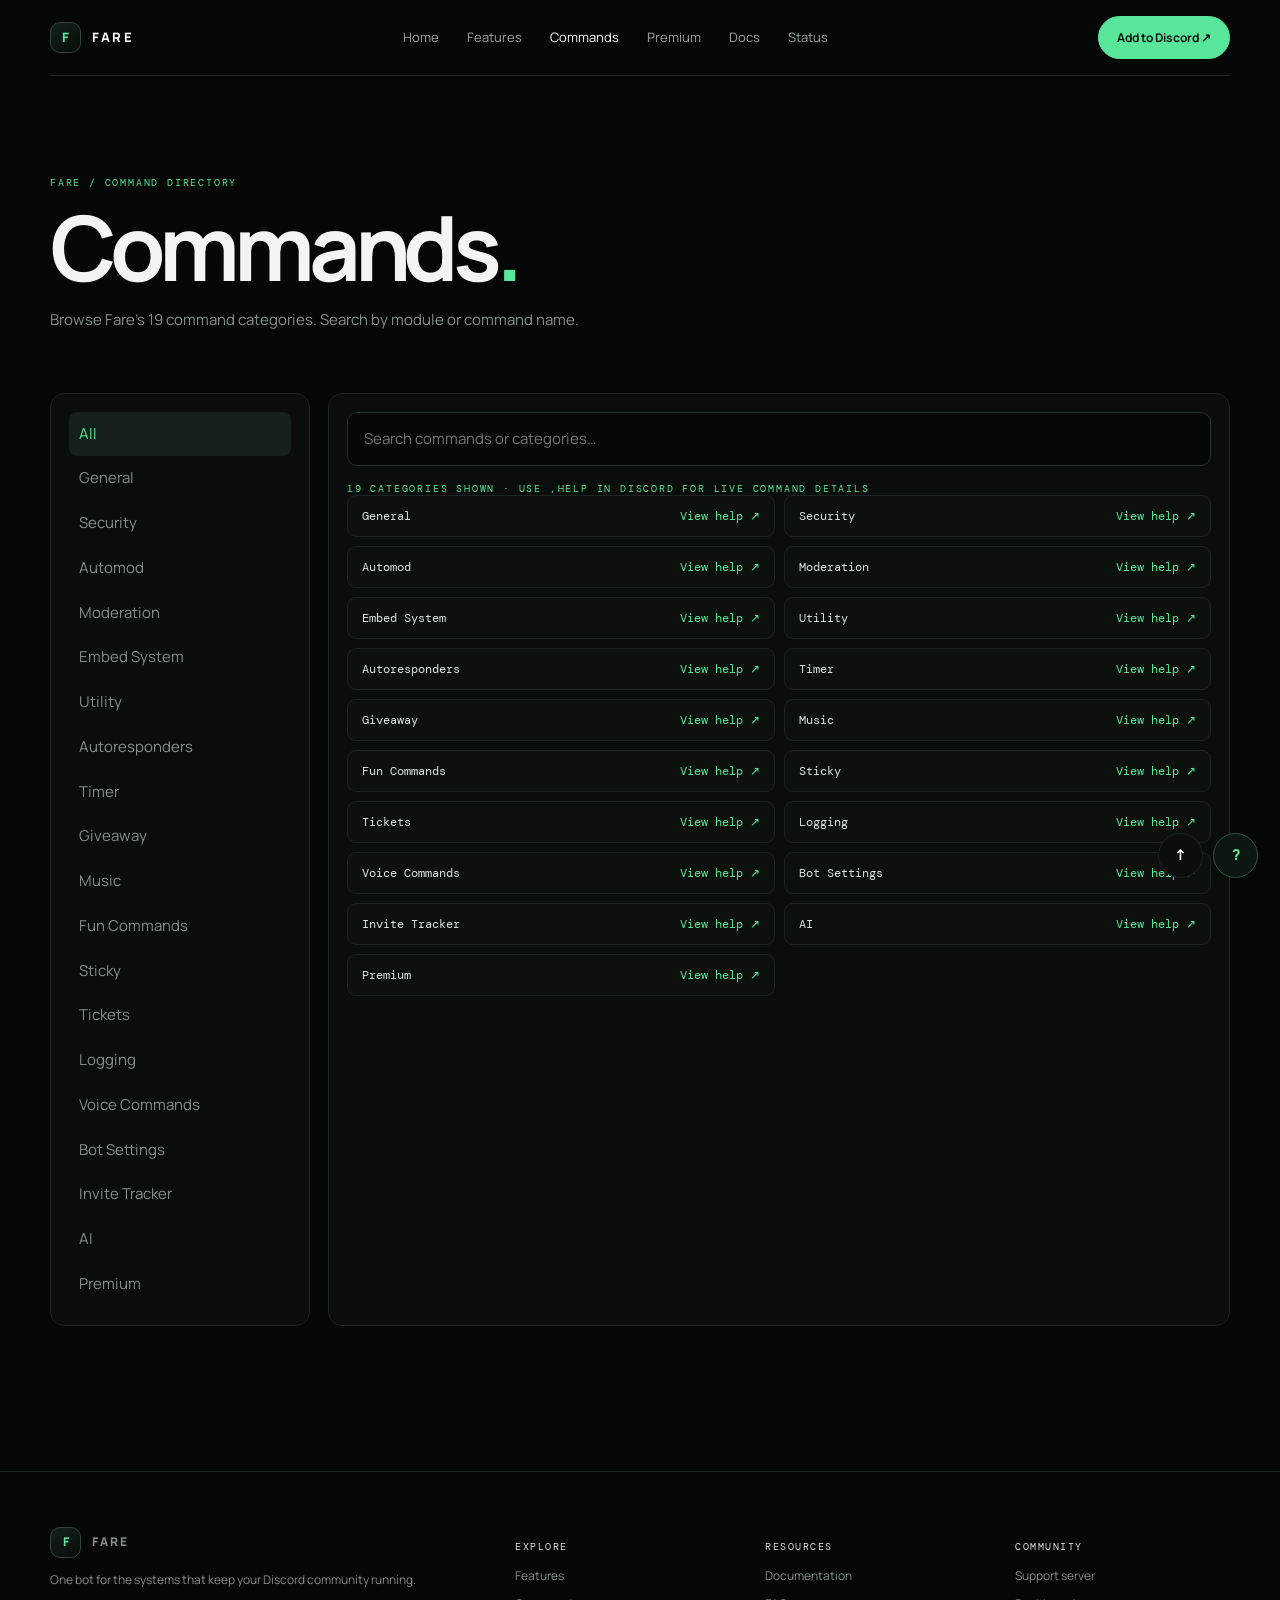
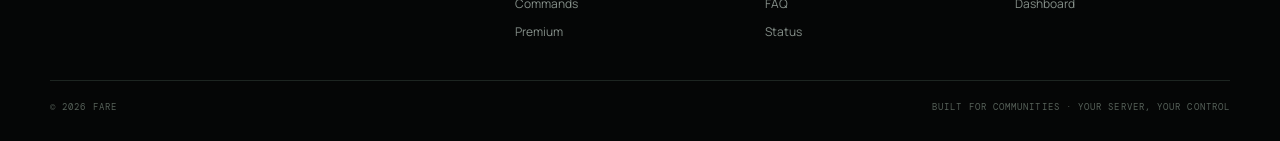
==== commands/index.html @ 59070487 "Add Fare website page: commands/index.html" ====
<!doctype html><html lang="en"><head><meta charset="utf-8"><meta name="viewport" content="width=device-width,initial-scale=1"><meta name="theme-color" content="#050606"><title>Commands — Fare</title><meta name="description" content="Fare Discord bot — security, moderation and community tools."><link rel="stylesheet" href="/assets/fare.css"><script defer src="/assets/fare.js"></script></head><body><div class="loader"><div class="loader-inner"><div class="loader-mark">F</div><div class="loader-word">FARE / INITIALIZING</div></div></div><div class="shell"><header class="topbar"><a class="brand" href="/"><span class="brand-icon">F</span><span>FARE</span></a><nav class="nav"><a class="" href="/">Home</a><a class="" href="/features/">Features</a><a class="active" href="/commands/">Commands</a><a class="" href="/premium/">Premium</a><a href="/docs/">Docs</a><a href="/status/">Status</a></nav><a class="nav-cta" href="https://discord.com/oauth2/authorize?client_id=1514506916993306744&permissions=8&integration_type=0&scope=bot+applications.commands">Add to Discord ↗</a><button class="mobile-toggle" aria-expanded="false">☰</button></header><nav class="mobile-nav"><a href="/">Home</a><a href="/features/">Features</a><a href="/commands/">Commands</a><a href="/premium/">Premium</a><a href="/docs/">Docs</a><a href="/status/">Status</a><a href="/faq/">FAQ</a><a href="/dashboard/">Dashboard</a></nav></div><main class="shell"><header class="page-head"><div class="eyebrow">FARE / COMMAND DIRECTORY</div><h1>Commands<span style="color:var(--green)">.</span></h1><p>Browse Fare's 19 command categories. Search by module or command name.</p></header><div class="command-layout"><aside class="side-list" id="categories"></aside><section class="command-panel"><input class="search" id="command-search" placeholder="Search commands or categories…" type="search"><div class="eyebrow" id="command-count">19 MODULES</div><div class="command-results" id="command-results"><div class="command-item">Choose a category to explore.</div></div></section></div><script>const cats=['General','Security','Automod','Moderation','Embed System','Utility','Autoresponders','Timer','Giveaway','Music','Fun Commands','Sticky','Tickets','Logging','Voice Commands','Bot Settings','Invite Tracker','AI','Premium'];const side=document.getElementById('categories'),results=document.getElementById('command-results'),q=document.getElementById('command-search'),count=document.getElementById('command-count');let selected='All';function draw(){side.innerHTML=['All',...cats].map(c=>'<button class="'+(c===selected?'active':'')+'" data-cat="'+c+'">'+c+'</button>').join('');const term=q.value.toLowerCase();const list=cats.filter(c=>(selected==='All'||c===selected)&&c.toLowerCase().includes(term));results.innerHTML=list.length?list.map(c=>'<a class="command-item" href="https://discord.gg/44CqKtxVeD">'+c+' <span style="float:right;color:var(--green)">View help ↗</span></a>').join(''):'<div class="command-item">No matching categories.</div>';count.textContent=list.length+' CATEGORIES SHOWN · USE ,HELP IN DISCORD FOR LIVE COMMAND DETAILS'}side.addEventListener('click',e=>{const b=e.target.closest('button[data-cat]');if(!b)return;selected=b.dataset.cat;draw()});q.addEventListener('input',draw);draw();</script></main><footer class="footer"><div class="shell"><div class="footer-grid"><div><a class="brand" href="/"><span class="brand-icon">F</span><span>FARE</span></a><p>One bot for the systems that keep your Discord community running.</p></div><div><h4>EXPLORE</h4><div class="footer-links"><a href="/features/">Features</a><a href="/commands/">Commands</a><a href="/premium/">Premium</a></div></div><div><h4>RESOURCES</h4><div class="footer-links"><a href="/docs/">Documentation</a><a href="/faq/">FAQ</a><a href="/status/">Status</a></div></div><div><h4>COMMUNITY</h4><div class="footer-links"><a href="https://discord.gg/44CqKtxVeD">Support server</a><a href="/dashboard/">Dashboard</a></div></div></div><div class="copyright"><span>© <span id="year">2026</span> FARE</span><span>BUILT FOR COMMUNITIES · YOUR SERVER, YOUR CONTROL</span></div></div></footer><a class="float-help" href="https://discord.gg/44CqKtxVeD" aria-label="Fare support">?</a><button class="to-top" aria-label="Back to top">↑</button></body></html>
---- assets/fare.css ----
@import url('https://fonts.googleapis.com/css2?family=DM+Mono:wght@400;500&family=Manrope:wght@400;500;600;700;800&display=swap');
:root{--bg:#050606;--panel:#0b0e0d;--panel2:#101513;--line:#1d2521;--text:#f3f5f3;--muted:#858f89;--green:#57e69a;--green2:#b3ffd1;--red:#f06464;--font:'Manrope',Arial,sans-serif;--mono:'DM Mono',monospace}*{box-sizing:border-box}html{scroll-behavior:smooth}body{margin:0;background:var(--bg);color:var(--text);font:15px/1.65 var(--font);-webkit-font-smoothing:antialiased}body:before{content:'';position:fixed;inset:0;pointer-events:none;z-index:1;opacity:.13;background-image:linear-gradient(rgba(255,255,255,.025) 1px,transparent 1px),linear-gradient(90deg,rgba(255,255,255,.025) 1px,transparent 1px);background-size:48px 48px}a{color:inherit;text-decoration:none}button,input{font:inherit}.shell{width:min(1180px,calc(100% - 40px));margin:auto;position:relative;z-index:2}.topbar{height:76px;display:flex;align-items:center;justify-content:space-between;border-bottom:1px solid var(--line)}.brand{display:flex;align-items:center;gap:11px;font-weight:800;letter-spacing:.17em;font-size:13px}.brand-icon{width:31px;height:31px;border:1px solid #34443b;border-radius:10px;display:grid;place-items:center;color:var(--green);font-weight:800;letter-spacing:0;background:linear-gradient(145deg,#14221a,#080b09)}.nav{display:flex;align-items:center;gap:28px;color:#9ca69f;font-size:13px}.nav a:hover,.nav a.active{color:#fff}.nav-cta,.btn{display:inline-flex;align-items:center;justify-content:center;gap:9px;border-radius:999px;padding:11px 18px;font-weight:700;font-size:12px;background:var(--green);color:#06100a;border:1px solid var(--green);transition:.2s}.nav-cta:hover,.btn:hover{transform:translateY(-2px);box-shadow:0 8px 30px #57e69a24}.btn.secondary{background:#101512;color:#e8eee9;border-color:#29332d}.mobile-toggle{display:none;background:#0c100e;border:1px solid var(--line);color:#fff;border-radius:10px;padding:8px 11px}.mobile-nav{display:none;padding:8px 0 18px;border-bottom:1px solid var(--line)}.mobile-nav a{display:block;padding:10px 4px;color:#b5bdb8}.eyebrow{font:10px var(--mono);letter-spacing:.18em;color:var(--green);text-transform:uppercase}.hero{min-height:640px;padding:112px 0 72px;display:flex;flex-direction:column;align-items:center;text-align:center;position:relative;overflow:hidden}.hero:before{content:'';position:absolute;width:680px;height:420px;top:10px;left:50%;transform:translateX(-50%);background:radial-gradient(ellipse,#1a4a3038,transparent 68%);pointer-events:none}.hero>*{position:relative}.hero h1{font-size:clamp(56px,10vw,112px);line-height:.96;letter-spacing:-.085em;margin:27px 0 20px;font-weight:800}.hero h1 span{color:var(--green);text-shadow:0 0 55px #57e69a22}.hero p{max-width:570px;color:var(--muted);font-size:15px;margin:0 auto}.actions{display:flex;gap:12px;justify-content:center;flex-wrap:wrap;margin-top:32px}.hero-meta{display:flex;gap:25px;flex-wrap:wrap;justify-content:center;margin-top:60px;color:#69746d;font:9px var(--mono);letter-spacing:.12em}.hero-meta span:before{content:'●';color:var(--green);margin-right:8px}.hero-art{margin-top:65px;width:min(850px,100%);height:230px;border:1px solid #243129;border-radius:18px;background:radial-gradient(ellipse at 50% 110%,#1c4931 0,transparent 52%),linear-gradient(135deg,#0d1410,#070908 70%);position:relative;overflow:hidden;box-shadow:0 25px 100px #000}.hero-art:before{content:'F';position:absolute;inset:0;display:grid;place-items:center;font-size:230px;font-weight:800;letter-spacing:-.1em;color:#d9ffe51a}.hero-art:after{content:'FARE / CONTROL SYSTEM';position:absolute;bottom:18px;left:20px;font:9px var(--mono);letter-spacing:.2em;color:#7d9a87}.trusted{padding:35px 0 70px;border-top:1px solid var(--line);text-align:center}.trusted p{color:#657169;font:9px var(--mono);letter-spacing:.2em}.trusted-row{display:flex;justify-content:center;gap:clamp(24px,6vw,75px);flex-wrap:wrap;margin-top:25px;color:#a6afa9;font-weight:800;letter-spacing:.08em;font-size:13px}.section{padding:95px 0;border-top:1px solid var(--line)}.section-head{display:flex;justify-content:space-between;align-items:end;gap:30px;margin-bottom:38px}.section h2,.page-head h1{font-size:clamp(36px,6vw,65px);line-height:1.02;letter-spacing:-.07em;margin:12px 0}.section-head p,.section-copy{color:var(--muted);max-width:390px;margin:0}.feature-grid{display:grid;grid-template-columns:repeat(3,1fr);gap:13px}.feature-card{background:linear-gradient(145deg,#0e1310,#090c0a);border:1px solid var(--line);border-radius:15px;padding:24px;min-height:195px;transition:.25s}.feature-card:hover{border-color:#42634f;transform:translateY(-3px)}.feature-icon{width:38px;height:38px;border:1px solid #2a3a30;border-radius:11px;display:grid;place-items:center;color:var(--green);font-size:16px;margin-bottom:22px}.feature-card h3{margin:0 0 8px;font-size:16px}.feature-card p{color:var(--muted);font-size:13px;margin:0}.wide-panel{display:grid;grid-template-columns:1fr 1fr;gap:40px;align-items:center;border:1px solid var(--line);border-radius:18px;padding:clamp(25px,5vw,55px);background:radial-gradient(ellipse at 90% 10%,#17352455,transparent 48%),#090d0b}.wide-panel h2{font-size:clamp(34px,5vw,54px);margin:12px 0}.mini-stats{display:grid;grid-template-columns:1fr 1fr;gap:10px}.mini-stat{padding:20px;border:1px solid var(--line);border-radius:12px;background:#080b09}.mini-stat b{display:block;color:var(--green);font-size:27px;letter-spacing:-.05em}.mini-stat span{color:var(--muted);font:9px var(--mono);letter-spacing:.12em}.server-row{display:flex;align-items:center;gap:15px;padding:18px;border:1px solid var(--line);border-radius:14px;background:#0b100d;max-width:460px;margin-top:25px}.server-avatar{width:48px;height:48px;border-radius:14px;background:#14271b;border:1px solid #33503d;color:var(--green);display:grid;place-items:center;font-weight:800;font-size:20px}.server-row small{display:block;color:var(--muted);font-size:11px}.server-row b{font-size:14px}.server-row .btn{margin-left:auto}.cta-panel{text-align:center;padding:85px 25px;border:1px solid #294333;border-radius:20px;background:radial-gradient(ellipse at 50% 120%,#1b5837 0,transparent 65%),#080d0a}.cta-panel h2{font-size:clamp(38px,6vw,70px);letter-spacing:-.07em;line-height:1;margin:12px auto 18px;max-width:700px}.cta-panel p{color:var(--muted);max-width:500px;margin:auto}.footer{padding:55px 0 28px;border-top:1px solid var(--line);margin-top:85px}.footer-grid{display:grid;grid-template-columns:2fr 1fr 1fr 1fr;gap:35px}.footer p,.footer a{color:var(--muted);font-size:12px}.footer h4{font:10px var(--mono);color:#dce4de;letter-spacing:.15em}.footer-links{display:grid;gap:8px}.copyright{border-top:1px solid var(--line);margin-top:38px;padding-top:20px;color:#566159;font:9px var(--mono);letter-spacing:.12em;display:flex;justify-content:space-between}.page-head{padding:100px 0 45px;max-width:800px}.page-head h1{font-size:clamp(50px,9vw,90px)}.page-head p{color:var(--muted);max-width:560px}.page-grid{display:grid;grid-template-columns:repeat(3,1fr);gap:13px;padding-bottom:60px}.command-layout{display:grid;grid-template-columns:260px 1fr;gap:18px;padding-bottom:60px}.side-list,.command-panel{border:1px solid var(--line);border-radius:14px;background:#090d0b;padding:18px}.side-list button{width:100%;text-align:left;color:var(--muted);padding:10px;border-radius:8px;border:0;background:transparent;cursor:pointer}.side-list button.active,.side-list button:hover{background:#142019;color:var(--green)}.search{width:100%;padding:14px 16px;border-radius:10px;background:#050806;border:1px solid #26332b;color:#fff;outline:none;margin-bottom:16px}.command-results{display:grid;grid-template-columns:repeat(2,1fr);gap:9px}.command-item{padding:12px 14px;border:1px solid var(--line);border-radius:9px;background:#0c110e;font:12px var(--mono);color:#dce5de}.notice{border:1px solid #3d3b25;background:#17160e;color:#c8c19a;border-radius:12px;padding:18px;margin:25px 0}.faq details{border-top:1px solid var(--line);padding:19px 0}.faq summary{cursor:pointer;font-weight:700}.faq p{color:var(--muted);max-width:650px}.loader{position:fixed;inset:0;z-index:1000;background:#050606;display:grid;place-items:center;transition:opacity .45s,visibility .45s}.loader.hide{opacity:0;visibility:hidden}.loader-inner{text-align:center}.loader-mark{width:55px;height:55px;border:1px solid #294333;border-top:2px solid var(--green);border-radius:50%;margin:0 auto 16px;animation:spin 1s linear infinite;display:grid;place-items:center;color:var(--green);font-weight:800}.loader-word{font:10px var(--mono);letter-spacing:.25em;color:#b5c2b8}@keyframes spin{to{transform:rotate(360deg)}}.float-help,.to-top{position:fixed;right:22px;bottom:22px;z-index:20;width:45px;height:45px;border:1px solid #31513d;background:#0d1711;color:var(--green);border-radius:50%;display:grid;place-items:center;font-weight:800}.to-top{right:77px;color:#fff;border-color:var(--line);background:#0b0e0d}.reveal{opacity:0;transform:translateY(18px);transition:.65s}.reveal.visible{opacity:1;transform:none}@media(max-width:760px){.shell{width:min(100% - 28px,600px)}.nav{display:none}.mobile-toggle{display:block}.mobile-nav.open{display:block}.hero{min-height:auto;padding:85px 0 55px}.hero-art{height:160px;margin-top:45px}.hero-meta{margin-top:38px;gap:13px}.section{padding:70px 0}.section-head{display:block}.section-head p{margin-top:16px}.feature-grid,.page-grid{grid-template-columns:1fr 1fr}.wide-panel{grid-template-columns:1fr}.command-layout{grid-template-columns:1fr}.side-list{display:flex;overflow:auto;gap:6px}.side-list button{white-space:nowrap;width:auto}.footer-grid{grid-template-columns:1fr 1fr}.footer-grid>div:first-child{grid-column:1/-1}}@media(max-width:440px){.feature-grid,.page-grid,.command-results{grid-template-columns:1fr}.footer-grid{grid-template-columns:1fr 1fr}.hero h1{font-size:58px}.server-row{flex-wrap:wrap}.server-row .btn{margin-left:0}.copyright{display:block;line-height:2.2}}@media(prefers-reduced-motion:reduce){*{scroll-behavior:auto!important;animation:none!important;transition:none!important}.reveal{opacity:1;transform:none}}
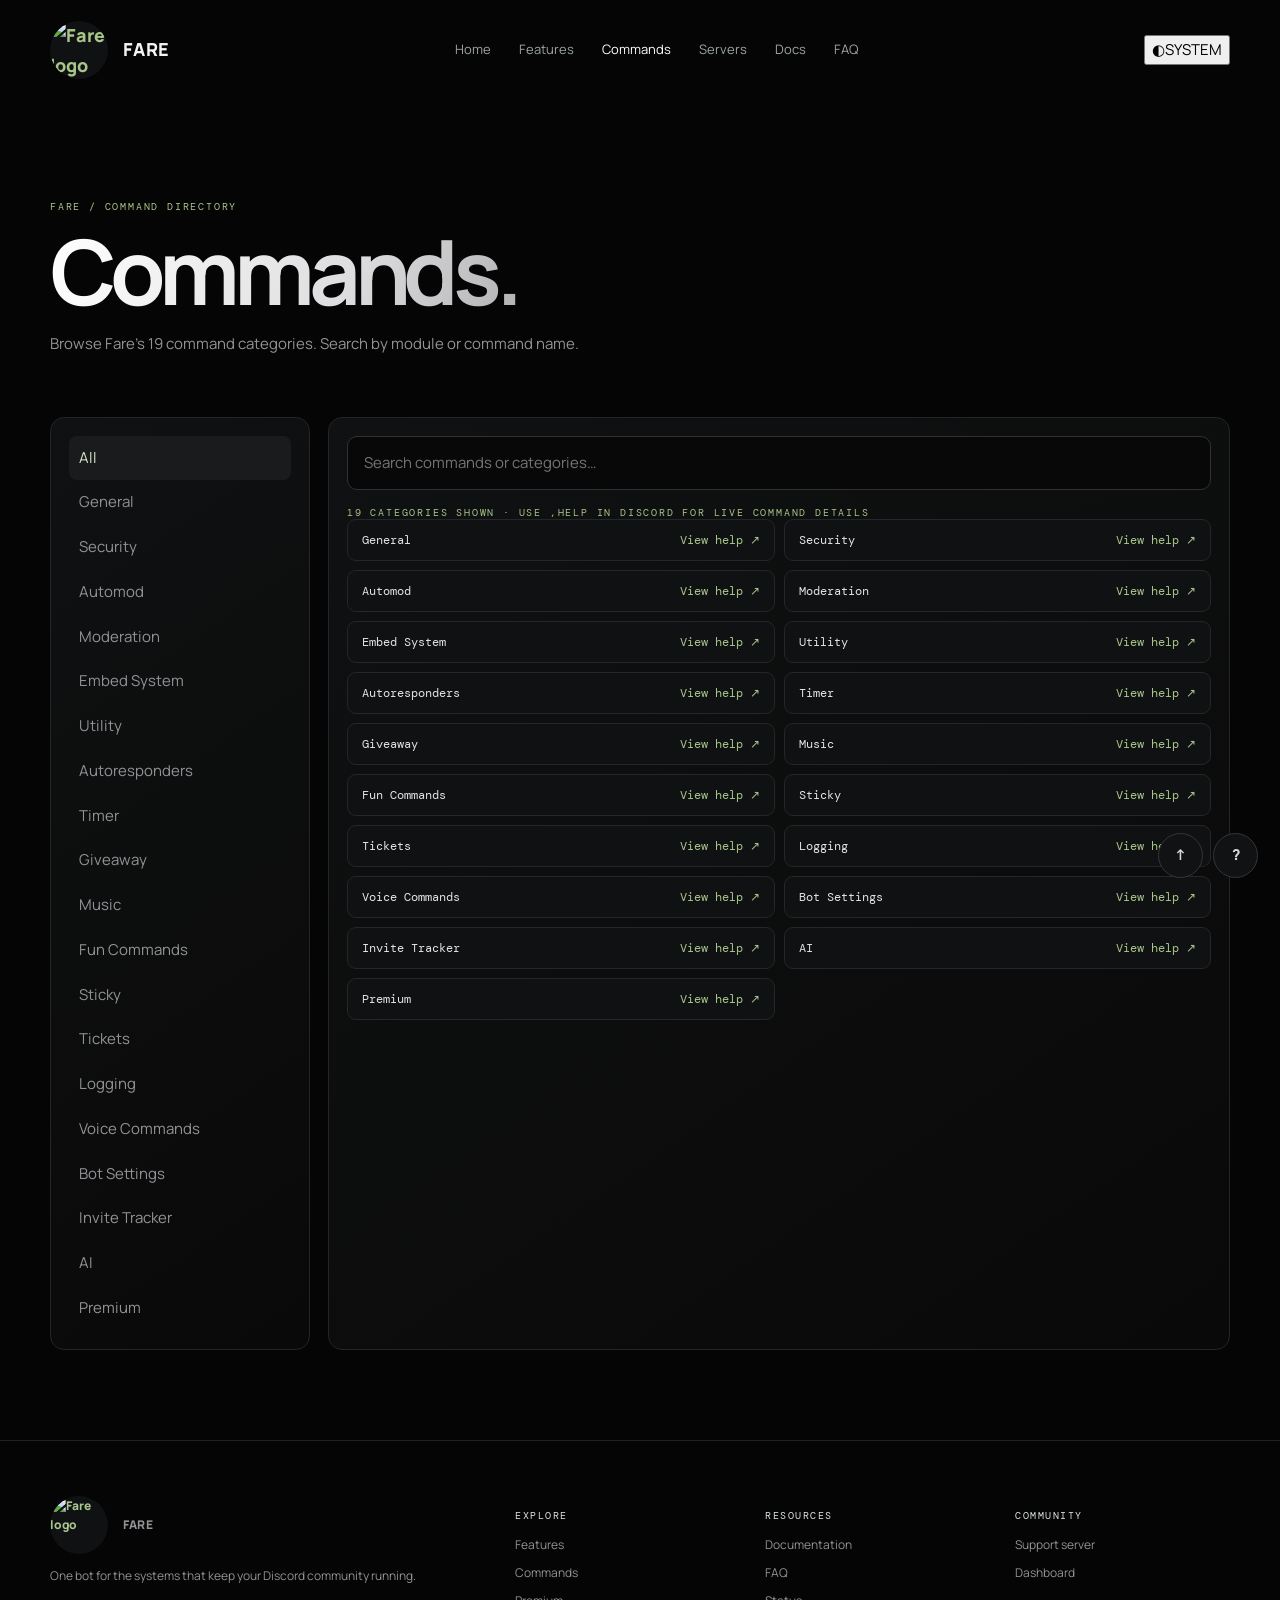
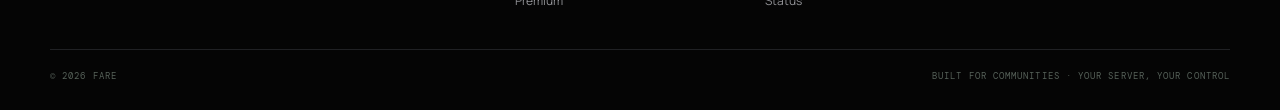
==== commit f909e3a7: "Redesign Fare navigation slab and add theme selector" ====
--- a/commands/index.html
+++ b/commands/index.html
@@ -1 +1 @@
-<!doctype html><html lang="en"><head><meta charset="utf-8"><meta name="viewport" content="width=device-width,initial-scale=1"><meta name="theme-color" content="#050606"><title>Commands — Fare</title><meta name="description" content="Fare Discord bot — security, moderation and community tools."><link rel="stylesheet" href="/assets/fare.css"><script defer src="/assets/fare.js"></script></head><body><div class="loader"><div class="loader-inner"><div class="loader-mark">F</div><div class="loader-word">FARE / INITIALIZING</div></div></div><div class="shell"><header class="topbar"><a class="brand" href="/"><span class="brand-icon">F</span><span>FARE</span></a><nav class="nav"><a class="" href="/">Home</a><a class="" href="/features/">Features</a><a class="active" href="/commands/">Commands</a><a class="" href="/premium/">Premium</a><a href="/docs/">Docs</a><a href="/status/">Status</a></nav><a class="nav-cta" href="https://discord.com/oauth2/authorize?client_id=1514506916993306744&permissions=8&integration_type=0&scope=bot+applications.commands">Add to Discord ↗</a><button class="mobile-toggle" aria-expanded="false">☰</button></header><nav class="mobile-nav"><a href="/">Home</a><a href="/features/">Features</a><a href="/commands/">Commands</a><a href="/premium/">Premium</a><a href="/docs/">Docs</a><a href="/status/">Status</a><a href="/faq/">FAQ</a><a href="/dashboard/">Dashboard</a></nav></div><main class="shell"><header class="page-head"><div class="eyebrow">FARE / COMMAND DIRECTORY</div><h1>Commands<span style="color:var(--green)">.</span></h1><p>Browse Fare's 19 command categories. Search by module or command name.</p></header><div class="command-layout"><aside class="side-list" id="categories"></aside><section class="command-panel"><input class="search" id="command-search" placeholder="Search commands or categories…" type="search"><div class="eyebrow" id="command-count">19 MODULES</div><div class="command-results" id="command-results"><div class="command-item">Choose a category to explore.</div></div></section></div><script>const cats=['General','Security','Automod','Moderation','Embed System','Utility','Autoresponders','Timer','Giveaway','Music','Fun Commands','Sticky','Tickets','Logging','Voice Commands','Bot Settings','Invite Tracker','AI','Premium'];const side=document.getElementById('categories'),results=document.getElementById('command-results'),q=document.getElementById('command-search'),count=document.getElementById('command-count');let selected='All';function draw(){side.innerHTML=['All',...cats].map(c=>'<button class="'+(c===selected?'active':'')+'" data-cat="'+c+'">'+c+'</button>').join('');const term=q.value.toLowerCase();const list=cats.filter(c=>(selected==='All'||c===selected)&&c.toLowerCase().includes(term));results.innerHTML=list.length?list.map(c=>'<a class="command-item" href="https://discord.gg/44CqKtxVeD">'+c+' <span style="float:right;color:var(--green)">View help ↗</span></a>').join(''):'<div class="command-item">No matching categories.</div>';count.textContent=list.length+' CATEGORIES SHOWN · USE ,HELP IN DISCORD FOR LIVE COMMAND DETAILS'}side.addEventListener('click',e=>{const b=e.target.closest('button[data-cat]');if(!b)return;selected=b.dataset.cat;draw()});q.addEventListener('input',draw);draw();</script></main><footer class="footer"><div class="shell"><div class="footer-grid"><div><a class="brand" href="/"><span class="brand-icon">F</span><span>FARE</span></a><p>One bot for the systems that keep your Discord community running.</p></div><div><h4>EXPLORE</h4><div class="footer-links"><a href="/features/">Features</a><a href="/commands/">Commands</a><a href="/premium/">Premium</a></div></div><div><h4>RESOURCES</h4><div class="footer-links"><a href="/docs/">Documentation</a><a href="/faq/">FAQ</a><a href="/status/">Status</a></div></div><div><h4>COMMUNITY</h4><div class="footer-links"><a href="https://discord.gg/44CqKtxVeD">Support server</a><a href="/dashboard/">Dashboard</a></div></div></div><div class="copyright"><span>© <span id="year">2026</span> FARE</span><span>BUILT FOR COMMUNITIES · YOUR SERVER, YOUR CONTROL</span></div></div></footer><a class="float-help" href="https://discord.gg/44CqKtxVeD" aria-label="Fare support">?</a><button class="to-top" aria-label="Back to top">↑</button></body></html>+<!doctype html><html lang="en"><head><meta charset="utf-8"><meta name="viewport" content="width=device-width,initial-scale=1"><meta name="theme-color" content="#050606"><title>Commands — Fare</title><meta name="description" content="Fare Discord bot — security, moderation and community tools."><link rel="stylesheet" href="/assets/fare.css"><script defer src="/assets/fare.js"></script></head><body><div class="loader"><div class="loader-inner"><div class="loader-mark">F</div><div class="loader-word">FARE / INITIALIZING</div></div></div><div class="shell"><header class="topbar"><a class="brand" href="/" aria-label="Fare home"><span class="brand-icon"><img src="https://cdn.discordapp.com/attachments/1575057674876227644/1575458287414018048/f-logo-v7.png?ex=6b095b5e&is=6b0809de&hm=a3fc70b39a07abc5d677d1ec30853bccf1f669423619b8a7805216cd33334eee" alt=""></span><span class="brand-word">FARE</span></a><nav class="nav"><a class="" href="/">Home</a><a class="" href="/features/">Features</a><a class="active" href="/commands/">Commands</a><a class="" href="/#discover">Servers</a><a class="" href="/docs/">Docs</a><a class="" href="/faq/">FAQ</a></nav><div class="header-actions"><div class="theme-wrap"><button class="theme-toggle" type="button" aria-label="Choose colour theme" aria-expanded="false"><span class="theme-glyph">◐</span><span class="theme-label">SYSTEM</span></button><div class="theme-menu" hidden><button type="button" data-theme-choice="dark"><span>◐</span> Dark</button><button type="button" data-theme-choice="light"><span>☼</span> Light</button><button type="button" data-theme-choice="system"><span>◌</span> System</button></div></div><button class="mobile-toggle" aria-expanded="false" aria-label="Open menu">☰</button></div></header><nav class="mobile-nav"><a href="/">Home</a><a href="/features/">Features</a><a href="/commands/">Commands</a><a href="/premium/">Premium</a><a href="/docs/">Docs</a><a href="/status/">Status</a><a href="/faq/">FAQ</a><a href="/dashboard/">Dashboard</a></nav></div><main class="shell"><header class="page-head"><div class="eyebrow">FARE / COMMAND DIRECTORY</div><h1>Commands<span style="color:var(--green)">.</span></h1><p>Browse Fare's 19 command categories. Search by module or command name.</p></header><div class="command-layout"><aside class="side-list" id="categories"></aside><section class="command-panel"><input class="search" id="command-search" placeholder="Search commands or categories…" type="search"><div class="eyebrow" id="command-count">19 MODULES</div><div class="command-results" id="command-results"><div class="command-item">Choose a category to explore.</div></div></section></div><script>const cats=['General','Security','Automod','Moderation','Embed System','Utility','Autoresponders','Timer','Giveaway','Music','Fun Commands','Sticky','Tickets','Logging','Voice Commands','Bot Settings','Invite Tracker','AI','Premium'];const side=document.getElementById('categories'),results=document.getElementById('command-results'),q=document.getElementById('command-search'),count=document.getElementById('command-count');let selected='All';function draw(){side.innerHTML=['All',...cats].map(c=>'<button class="'+(c===selected?'active':'')+'" data-cat="'+c+'">'+c+'</button>').join('');const term=q.value.toLowerCase();const list=cats.filter(c=>(selected==='All'||c===selected)&&c.toLowerCase().includes(term));results.innerHTML=list.length?list.map(c=>'<a class="command-item" href="https://discord.gg/44CqKtxVeD">'+c+' <span style="float:right;color:var(--green)">View help ↗</span></a>').join(''):'<div class="command-item">No matching categories.</div>';count.textContent=list.length+' CATEGORIES SHOWN · USE ,HELP IN DISCORD FOR LIVE COMMAND DETAILS'}side.addEventListener('click',e=>{const b=e.target.closest('button[data-cat]');if(!b)return;selected=b.dataset.cat;draw()});q.addEventListener('input',draw);draw();</script></main><footer class="footer"><div class="shell"><div class="footer-grid"><div><a class="brand" href="/"><span class="brand-icon">F</span><span>FARE</span></a><p>One bot for the systems that keep your Discord community running.</p></div><div><h4>EXPLORE</h4><div class="footer-links"><a href="/features/">Features</a><a href="/commands/">Commands</a><a href="/premium/">Premium</a></div></div><div><h4>RESOURCES</h4><div class="footer-links"><a href="/docs/">Documentation</a><a href="/faq/">FAQ</a><a href="/status/">Status</a></div></div><div><h4>COMMUNITY</h4><div class="footer-links"><a href="https://discord.gg/44CqKtxVeD">Support server</a><a href="/dashboard/">Dashboard</a></div></div></div><div class="copyright"><span>© <span id="year">2026</span> FARE</span><span>BUILT FOR COMMUNITIES · YOUR SERVER, YOUR CONTROL</span></div></div></footer><a class="float-help" href="https://discord.gg/44CqKtxVeD" aria-label="Fare support">?</a><button class="to-top" aria-label="Back to top">↑</button></body></html>
--- a/assets/fare.css
+++ b/assets/fare.css
@@ -1,2 +1,243 @@
 @import url('https://fonts.googleapis.com/css2?family=DM+Mono:wght@400;500&family=Manrope:wght@400;500;600;700;800&display=swap');
-:root{--bg:#050606;--panel:#0b0e0d;--panel2:#101513;--line:#1d2521;--text:#f3f5f3;--muted:#858f89;--green:#57e69a;--green2:#b3ffd1;--red:#f06464;--font:'Manrope',Arial,sans-serif;--mono:'DM Mono',monospace}*{box-sizing:border-box}html{scroll-behavior:smooth}body{margin:0;background:var(--bg);color:var(--text);font:15px/1.65 var(--font);-webkit-font-smoothing:antialiased}body:before{content:'';position:fixed;inset:0;pointer-events:none;z-index:1;opacity:.13;background-image:linear-gradient(rgba(255,255,255,.025) 1px,transparent 1px),linear-gradient(90deg,rgba(255,255,255,.025) 1px,transparent 1px);background-size:48px 48px}a{color:inherit;text-decoration:none}button,input{font:inherit}.shell{width:min(1180px,calc(100% - 40px));margin:auto;position:relative;z-index:2}.topbar{height:76px;display:flex;align-items:center;justify-content:space-between;border-bottom:1px solid var(--line)}.brand{display:flex;align-items:center;gap:11px;font-weight:800;letter-spacing:.17em;font-size:13px}.brand-icon{width:31px;height:31px;border:1px solid #34443b;border-radius:10px;display:grid;place-items:center;color:var(--green);font-weight:800;letter-spacing:0;background:linear-gradient(145deg,#14221a,#080b09)}.nav{display:flex;align-items:center;gap:28px;color:#9ca69f;font-size:13px}.nav a:hover,.nav a.active{color:#fff}.nav-cta,.btn{display:inline-flex;align-items:center;justify-content:center;gap:9px;border-radius:999px;padding:11px 18px;font-weight:700;font-size:12px;background:var(--green);color:#06100a;border:1px solid var(--green);transition:.2s}.nav-cta:hover,.btn:hover{transform:translateY(-2px);box-shadow:0 8px 30px #57e69a24}.btn.secondary{background:#101512;color:#e8eee9;border-color:#29332d}.mobile-toggle{display:none;background:#0c100e;border:1px solid var(--line);color:#fff;border-radius:10px;padding:8px 11px}.mobile-nav{display:none;padding:8px 0 18px;border-bottom:1px solid var(--line)}.mobile-nav a{display:block;padding:10px 4px;color:#b5bdb8}.eyebrow{font:10px var(--mono);letter-spacing:.18em;color:var(--green);text-transform:uppercase}.hero{min-height:640px;padding:112px 0 72px;display:flex;flex-direction:column;align-items:center;text-align:center;position:relative;overflow:hidden}.hero:before{content:'';position:absolute;width:680px;height:420px;top:10px;left:50%;transform:translateX(-50%);background:radial-gradient(ellipse,#1a4a3038,transparent 68%);pointer-events:none}.hero>*{position:relative}.hero h1{font-size:clamp(56px,10vw,112px);line-height:.96;letter-spacing:-.085em;margin:27px 0 20px;font-weight:800}.hero h1 span{color:var(--green);text-shadow:0 0 55px #57e69a22}.hero p{max-width:570px;color:var(--muted);font-size:15px;margin:0 auto}.actions{display:flex;gap:12px;justify-content:center;flex-wrap:wrap;margin-top:32px}.hero-meta{display:flex;gap:25px;flex-wrap:wrap;justify-content:center;margin-top:60px;color:#69746d;font:9px var(--mono);letter-spacing:.12em}.hero-meta span:before{content:'●';color:var(--green);margin-right:8px}.hero-art{margin-top:65px;width:min(850px,100%);height:230px;border:1px solid #243129;border-radius:18px;background:radial-gradient(ellipse at 50% 110%,#1c4931 0,transparent 52%),linear-gradient(135deg,#0d1410,#070908 70%);position:relative;overflow:hidden;box-shadow:0 25px 100px #000}.hero-art:before{content:'F';position:absolute;inset:0;display:grid;place-items:center;font-size:230px;font-weight:800;letter-spacing:-.1em;color:#d9ffe51a}.hero-art:after{content:'FARE / CONTROL SYSTEM';position:absolute;bottom:18px;left:20px;font:9px var(--mono);letter-spacing:.2em;color:#7d9a87}.trusted{padding:35px 0 70px;border-top:1px solid var(--line);text-align:center}.trusted p{color:#657169;font:9px var(--mono);letter-spacing:.2em}.trusted-row{display:flex;justify-content:center;gap:clamp(24px,6vw,75px);flex-wrap:wrap;margin-top:25px;color:#a6afa9;font-weight:800;letter-spacing:.08em;font-size:13px}.section{padding:95px 0;border-top:1px solid var(--line)}.section-head{display:flex;justify-content:space-between;align-items:end;gap:30px;margin-bottom:38px}.section h2,.page-head h1{font-size:clamp(36px,6vw,65px);line-height:1.02;letter-spacing:-.07em;margin:12px 0}.section-head p,.section-copy{color:var(--muted);max-width:390px;margin:0}.feature-grid{display:grid;grid-template-columns:repeat(3,1fr);gap:13px}.feature-card{background:linear-gradient(145deg,#0e1310,#090c0a);border:1px solid var(--line);border-radius:15px;padding:24px;min-height:195px;transition:.25s}.feature-card:hover{border-color:#42634f;transform:translateY(-3px)}.feature-icon{width:38px;height:38px;border:1px solid #2a3a30;border-radius:11px;display:grid;place-items:center;color:var(--green);font-size:16px;margin-bottom:22px}.feature-card h3{margin:0 0 8px;font-size:16px}.feature-card p{color:var(--muted);font-size:13px;margin:0}.wide-panel{display:grid;grid-template-columns:1fr 1fr;gap:40px;align-items:center;border:1px solid var(--line);border-radius:18px;padding:clamp(25px,5vw,55px);background:radial-gradient(ellipse at 90% 10%,#17352455,transparent 48%),#090d0b}.wide-panel h2{font-size:clamp(34px,5vw,54px);margin:12px 0}.mini-stats{display:grid;grid-template-columns:1fr 1fr;gap:10px}.mini-stat{padding:20px;border:1px solid var(--line);border-radius:12px;background:#080b09}.mini-stat b{display:block;color:var(--green);font-size:27px;letter-spacing:-.05em}.mini-stat span{color:var(--muted);font:9px var(--mono);letter-spacing:.12em}.server-row{display:flex;align-items:center;gap:15px;padding:18px;border:1px solid var(--line);border-radius:14px;background:#0b100d;max-width:460px;margin-top:25px}.server-avatar{width:48px;height:48px;border-radius:14px;background:#14271b;border:1px solid #33503d;color:var(--green);display:grid;place-items:center;font-weight:800;font-size:20px}.server-row small{display:block;color:var(--muted);font-size:11px}.server-row b{font-size:14px}.server-row .btn{margin-left:auto}.cta-panel{text-align:center;padding:85px 25px;border:1px solid #294333;border-radius:20px;background:radial-gradient(ellipse at 50% 120%,#1b5837 0,transparent 65%),#080d0a}.cta-panel h2{font-size:clamp(38px,6vw,70px);letter-spacing:-.07em;line-height:1;margin:12px auto 18px;max-width:700px}.cta-panel p{color:var(--muted);max-width:500px;margin:auto}.footer{padding:55px 0 28px;border-top:1px solid var(--line);margin-top:85px}.footer-grid{display:grid;grid-template-columns:2fr 1fr 1fr 1fr;gap:35px}.footer p,.footer a{color:var(--muted);font-size:12px}.footer h4{font:10px var(--mono);color:#dce4de;letter-spacing:.15em}.footer-links{display:grid;gap:8px}.copyright{border-top:1px solid var(--line);margin-top:38px;padding-top:20px;color:#566159;font:9px var(--mono);letter-spacing:.12em;display:flex;justify-content:space-between}.page-head{padding:100px 0 45px;max-width:800px}.page-head h1{font-size:clamp(50px,9vw,90px)}.page-head p{color:var(--muted);max-width:560px}.page-grid{display:grid;grid-template-columns:repeat(3,1fr);gap:13px;padding-bottom:60px}.command-layout{display:grid;grid-template-columns:260px 1fr;gap:18px;padding-bottom:60px}.side-list,.command-panel{border:1px solid var(--line);border-radius:14px;background:#090d0b;padding:18px}.side-list button{width:100%;text-align:left;color:var(--muted);padding:10px;border-radius:8px;border:0;background:transparent;cursor:pointer}.side-list button.active,.side-list button:hover{background:#142019;color:var(--green)}.search{width:100%;padding:14px 16px;border-radius:10px;background:#050806;border:1px solid #26332b;color:#fff;outline:none;margin-bottom:16px}.command-results{display:grid;grid-template-columns:repeat(2,1fr);gap:9px}.command-item{padding:12px 14px;border:1px solid var(--line);border-radius:9px;background:#0c110e;font:12px var(--mono);color:#dce5de}.notice{border:1px solid #3d3b25;background:#17160e;color:#c8c19a;border-radius:12px;padding:18px;margin:25px 0}.faq details{border-top:1px solid var(--line);padding:19px 0}.faq summary{cursor:pointer;font-weight:700}.faq p{color:var(--muted);max-width:650px}.loader{position:fixed;inset:0;z-index:1000;background:#050606;display:grid;place-items:center;transition:opacity .45s,visibility .45s}.loader.hide{opacity:0;visibility:hidden}.loader-inner{text-align:center}.loader-mark{width:55px;height:55px;border:1px solid #294333;border-top:2px solid var(--green);border-radius:50%;margin:0 auto 16px;animation:spin 1s linear infinite;display:grid;place-items:center;color:var(--green);font-weight:800}.loader-word{font:10px var(--mono);letter-spacing:.25em;color:#b5c2b8}@keyframes spin{to{transform:rotate(360deg)}}.float-help,.to-top{position:fixed;right:22px;bottom:22px;z-index:20;width:45px;height:45px;border:1px solid #31513d;background:#0d1711;color:var(--green);border-radius:50%;display:grid;place-items:center;font-weight:800}.to-top{right:77px;color:#fff;border-color:var(--line);background:#0b0e0d}.reveal{opacity:0;transform:translateY(18px);transition:.65s}.reveal.visible{opacity:1;transform:none}@media(max-width:760px){.shell{width:min(100% - 28px,600px)}.nav{display:none}.mobile-toggle{display:block}.mobile-nav.open{display:block}.hero{min-height:auto;padding:85px 0 55px}.hero-art{height:160px;margin-top:45px}.hero-meta{margin-top:38px;gap:13px}.section{padding:70px 0}.section-head{display:block}.section-head p{margin-top:16px}.feature-grid,.page-grid{grid-template-columns:1fr 1fr}.wide-panel{grid-template-columns:1fr}.command-layout{grid-template-columns:1fr}.side-list{display:flex;overflow:auto;gap:6px}.side-list button{white-space:nowrap;width:auto}.footer-grid{grid-template-columns:1fr 1fr}.footer-grid>div:first-child{grid-column:1/-1}}@media(max-width:440px){.feature-grid,.page-grid,.command-results{grid-template-columns:1fr}.footer-grid{grid-template-columns:1fr 1fr}.hero h1{font-size:58px}.server-row{flex-wrap:wrap}.server-row .btn{margin-left:0}.copyright{display:block;line-height:2.2}}@media(prefers-reduced-motion:reduce){*{scroll-behavior:auto!important;animation:none!important;transition:none!important}.reveal{opacity:1;transform:none}}+:root{--bg:#050606;--panel:#0b0e0d;--panel2:#101513;--line:#1d2521;--text:#f3f5f3;--muted:#858f89;--green:#57e69a;--green2:#b3ffd1;--red:#f06464;--font:'Manrope',Arial,sans-serif;--mono:'DM Mono',monospace}*{box-sizing:border-box}html{scroll-behavior:smooth}body{margin:0;background:var(--bg);color:var(--text);font:15px/1.65 var(--font);-webkit-font-smoothing:antialiased}body:before{content:'';position:fixed;inset:0;pointer-events:none;z-index:1;opacity:.13;background-image:linear-gradient(rgba(255,255,255,.025) 1px,transparent 1px),linear-gradient(90deg,rgba(255,255,255,.025) 1px,transparent 1px);background-size:48px 48px}a{color:inherit;text-decoration:none}button,input{font:inherit}.shell{width:min(1180px,calc(100% - 40px));margin:auto;position:relative;z-index:2}.topbar{height:76px;display:flex;align-items:center;justify-content:space-between;border-bottom:1px solid var(--line)}.brand{display:flex;align-items:center;gap:11px;font-weight:800;letter-spacing:.17em;font-size:13px}.brand-icon{width:31px;height:31px;border:1px solid #34443b;border-radius:10px;display:grid;place-items:center;color:var(--green);font-weight:800;letter-spacing:0;background:linear-gradient(145deg,#14221a,#080b09)}.nav{display:flex;align-items:center;gap:28px;color:#9ca69f;font-size:13px}.nav a:hover,.nav a.active{color:#fff}.nav-cta,.btn{display:inline-flex;align-items:center;justify-content:center;gap:9px;border-radius:999px;padding:11px 18px;font-weight:700;font-size:12px;background:var(--green);color:#06100a;border:1px solid var(--green);transition:.2s}.nav-cta:hover,.btn:hover{transform:translateY(-2px);box-shadow:0 8px 30px #57e69a24}.btn.secondary{background:#101512;color:#e8eee9;border-color:#29332d}.mobile-toggle{display:none;background:#0c100e;border:1px solid var(--line);color:#fff;border-radius:10px;padding:8px 11px}.mobile-nav{display:none;padding:8px 0 18px;border-bottom:1px solid var(--line)}.mobile-nav a{display:block;padding:10px 4px;color:#b5bdb8}.eyebrow{font:10px var(--mono);letter-spacing:.18em;color:var(--green);text-transform:uppercase}.hero{min-height:640px;padding:112px 0 72px;display:flex;flex-direction:column;align-items:center;text-align:center;position:relative;overflow:hidden}.hero:before{content:'';position:absolute;width:680px;height:420px;top:10px;left:50%;transform:translateX(-50%);background:radial-gradient(ellipse,#1a4a3038,transparent 68%);pointer-events:none}.hero>*{position:relative}.hero h1{font-size:clamp(56px,10vw,112px);line-height:.96;letter-spacing:-.085em;margin:27px 0 20px;font-weight:800}.hero h1 span{color:var(--green);text-shadow:0 0 55px #57e69a22}.hero p{max-width:570px;color:var(--muted);font-size:15px;margin:0 auto}.actions{display:flex;gap:12px;justify-content:center;flex-wrap:wrap;margin-top:32px}.hero-meta{display:flex;gap:25px;flex-wrap:wrap;justify-content:center;margin-top:60px;color:#69746d;font:9px var(--mono);letter-spacing:.12em}.hero-meta span:before{content:'●';color:var(--green);margin-right:8px}.hero-art{margin-top:65px;width:min(850px,100%);height:230px;border:1px solid #243129;border-radius:18px;background:radial-gradient(ellipse at 50% 110%,#1c4931 0,transparent 52%),linear-gradient(135deg,#0d1410,#070908 70%);position:relative;overflow:hidden;box-shadow:0 25px 100px #000}.hero-art:before{content:'F';position:absolute;inset:0;display:grid;place-items:center;font-size:230px;font-weight:800;letter-spacing:-.1em;color:#d9ffe51a}.hero-art:after{content:'FARE / CONTROL SYSTEM';position:absolute;bottom:18px;left:20px;font:9px var(--mono);letter-spacing:.2em;color:#7d9a87}.trusted{padding:35px 0 70px;border-top:1px solid var(--line);text-align:center}.trusted p{color:#657169;font:9px var(--mono);letter-spacing:.2em}.trusted-row{display:flex;justify-content:center;gap:clamp(24px,6vw,75px);flex-wrap:wrap;margin-top:25px;color:#a6afa9;font-weight:800;letter-spacing:.08em;font-size:13px}.section{padding:95px 0;border-top:1px solid var(--line)}.section-head{display:flex;justify-content:space-between;align-items:end;gap:30px;margin-bottom:38px}.section h2,.page-head h1{font-size:clamp(36px,6vw,65px);line-height:1.02;letter-spacing:-.07em;margin:12px 0}.section-head p,.section-copy{color:var(--muted);max-width:390px;margin:0}.feature-grid{display:grid;grid-template-columns:repeat(3,1fr);gap:13px}.feature-card{background:linear-gradient(145deg,#0e1310,#090c0a);border:1px solid var(--line);border-radius:15px;padding:24px;min-height:195px;transition:.25s}.feature-card:hover{border-color:#42634f;transform:translateY(-3px)}.feature-icon{width:38px;height:38px;border:1px solid #2a3a30;border-radius:11px;display:grid;place-items:center;color:var(--green);font-size:16px;margin-bottom:22px}.feature-card h3{margin:0 0 8px;font-size:16px}.feature-card p{color:var(--muted);font-size:13px;margin:0}.wide-panel{display:grid;grid-template-columns:1fr 1fr;gap:40px;align-items:center;border:1px solid var(--line);border-radius:18px;padding:clamp(25px,5vw,55px);background:radial-gradient(ellipse at 90% 10%,#17352455,transparent 48%),#090d0b}.wide-panel h2{font-size:clamp(34px,5vw,54px);margin:12px 0}.mini-stats{display:grid;grid-template-columns:1fr 1fr;gap:10px}.mini-stat{padding:20px;border:1px solid var(--line);border-radius:12px;background:#080b09}.mini-stat b{display:block;color:var(--green);font-size:27px;letter-spacing:-.05em}.mini-stat span{color:var(--muted);font:9px var(--mono);letter-spacing:.12em}.server-row{display:flex;align-items:center;gap:15px;padding:18px;border:1px solid var(--line);border-radius:14px;background:#0b100d;max-width:460px;margin-top:25px}.server-avatar{width:48px;height:48px;border-radius:14px;background:#14271b;border:1px solid #33503d;color:var(--green);display:grid;place-items:center;font-weight:800;font-size:20px}.server-row small{display:block;color:var(--muted);font-size:11px}.server-row b{font-size:14px}.server-row .btn{margin-left:auto}.cta-panel{text-align:center;padding:85px 25px;border:1px solid #294333;border-radius:20px;background:radial-gradient(ellipse at 50% 120%,#1b5837 0,transparent 65%),#080d0a}.cta-panel h2{font-size:clamp(38px,6vw,70px);letter-spacing:-.07em;line-height:1;margin:12px auto 18px;max-width:700px}.cta-panel p{color:var(--muted);max-width:500px;margin:auto}.footer{padding:55px 0 28px;border-top:1px solid var(--line);margin-top:85px}.footer-grid{display:grid;grid-template-columns:2fr 1fr 1fr 1fr;gap:35px}.footer p,.footer a{color:var(--muted);font-size:12px}.footer h4{font:10px var(--mono);color:#dce4de;letter-spacing:.15em}.footer-links{display:grid;gap:8px}.copyright{border-top:1px solid var(--line);margin-top:38px;padding-top:20px;color:#566159;font:9px var(--mono);letter-spacing:.12em;display:flex;justify-content:space-between}.page-head{padding:100px 0 45px;max-width:800px}.page-head h1{font-size:clamp(50px,9vw,90px)}.page-head p{color:var(--muted);max-width:560px}.page-grid{display:grid;grid-template-columns:repeat(3,1fr);gap:13px;padding-bottom:60px}.command-layout{display:grid;grid-template-columns:260px 1fr;gap:18px;padding-bottom:60px}.side-list,.command-panel{border:1px solid var(--line);border-radius:14px;background:#090d0b;padding:18px}.side-list button{width:100%;text-align:left;color:var(--muted);padding:10px;border-radius:8px;border:0;background:transparent;cursor:pointer}.side-list button.active,.side-list button:hover{background:#142019;color:var(--green)}.search{width:100%;padding:14px 16px;border-radius:10px;background:#050806;border:1px solid #26332b;color:#fff;outline:none;margin-bottom:16px}.command-results{display:grid;grid-template-columns:repeat(2,1fr);gap:9px}.command-item{padding:12px 14px;border:1px solid var(--line);border-radius:9px;background:#0c110e;font:12px var(--mono);color:#dce5de}.notice{border:1px solid #3d3b25;background:#17160e;color:#c8c19a;border-radius:12px;padding:18px;margin:25px 0}.faq details{border-top:1px solid var(--line);padding:19px 0}.faq summary{cursor:pointer;font-weight:700}.faq p{color:var(--muted);max-width:650px}.loader{position:fixed;inset:0;z-index:1000;background:#050606;display:grid;place-items:center;transition:opacity .45s,visibility .45s}.loader.hide{opacity:0;visibility:hidden}.loader-inner{text-align:center}.loader-mark{width:55px;height:55px;border:1px solid #294333;border-top:2px solid var(--green);border-radius:50%;margin:0 auto 16px;animation:spin 1s linear infinite;display:grid;place-items:center;color:var(--green);font-weight:800}.loader-word{font:10px var(--mono);letter-spacing:.25em;color:#b5c2b8}@keyframes spin{to{transform:rotate(360deg)}}.float-help,.to-top{position:fixed;right:22px;bottom:22px;z-index:20;width:45px;height:45px;border:1px solid #31513d;background:#0d1711;color:var(--green);border-radius:50%;display:grid;place-items:center;font-weight:800}.to-top{right:77px;color:#fff;border-color:var(--line);background:#0b0e0d}.reveal{opacity:0;transform:translateY(18px);transition:.65s}.reveal.visible{opacity:1;transform:none}@media(max-width:760px){.shell{width:min(100% - 28px,600px)}.nav{display:none}.mobile-toggle{display:block}.mobile-nav.open{display:block}.hero{min-height:auto;padding:85px 0 55px}.hero-art{height:160px;margin-top:45px}.hero-meta{margin-top:38px;gap:13px}.section{padding:70px 0}.section-head{display:block}.section-head p{margin-top:16px}.feature-grid,.page-grid{grid-template-columns:1fr 1fr}.wide-panel{grid-template-columns:1fr}.command-layout{grid-template-columns:1fr}.side-list{display:flex;overflow:auto;gap:6px}.side-list button{white-space:nowrap;width:auto}.footer-grid{grid-template-columns:1fr 1fr}.footer-grid>div:first-child{grid-column:1/-1}}@media(max-width:440px){.feature-grid,.page-grid,.command-results{grid-template-columns:1fr}.footer-grid{grid-template-columns:1fr 1fr}.hero h1{font-size:58px}.server-row{flex-wrap:wrap}.server-row .btn{margin-left:0}.copyright{display:block;line-height:2.2}}@media(prefers-reduced-motion:reduce){*{scroll-behavior:auto!important;animation:none!important;transition:none!important}.reveal{opacity:1;transform:none}}
+/* Original Fare artwork */
+.brand-icon{overflow:hidden;padding:0;border-radius:9px;background:#080909}
+.brand-icon img{display:block;width:100%;height:100%;object-fit:cover}
+.loader-mark{border:0;animation:none;width:68px;height:68px;border-radius:15px;overflow:hidden}
+.loader-mark img{width:100%;height:100%;object-fit:cover;display:block}
+.hero-art{background-image:linear-gradient(90deg,rgba(0,0,0,.24),rgba(0,0,0,.08)),url("https://cdn.discordapp.com/attachments/1575057674876227644/1575458288114602094/banner-3.jpg?ex=6b095b5e&is=6b0809de&hm=d48f10d99c9bf2800a7bde01c4efc6df3a52018b74217ce0d1df8b7d24d5606f");background-size:cover;background-position:center}
+.hero-art:before{content:none}
+.hero-art:after{content:'FARE / YOUR SERVER. YOUR CONTROL.';background:rgba(0,0,0,.46);padding:9px 12px;border-radius:5px;left:18px;bottom:16px;color:#fff}
+.fare-light-banner{display:block;width:100%;height:auto;max-height:245px;object-fit:cover;object-position:center;border:1px solid var(--line);border-radius:14px;margin:0 0 42px}
+@media(max-width:700px){.hero-art{height:170px}.fare-light-banner{max-height:150px}}
+
+/* ZEON reference palette: near-black surfaces, cool greys, restrained green */
+:root{--bg:#050505;--panel:#0a0a0b;--panel2:#111213;--line:#202124;--text:#f4f4f4;--muted:#929397;--green:#a8c58a;--green2:#d2e4bd;--red:#e46d6d}
+body{background:#050505;color:#f4f4f4}
+body:before{opacity:.10;background-image:linear-gradient(rgba(255,255,255,.035) 1px,transparent 1px),linear-gradient(90deg,rgba(255,255,255,.035) 1px,transparent 1px)}
+.brand-icon{border-color:#303135;background:#101113}
+.nav-cta,.btn{background:#d7d7d7;color:#080808;border-color:#d7d7d7}
+.nav-cta:hover,.btn:hover{box-shadow:0 8px 30px #ffffff18}
+.btn.secondary{background:#111214;color:#ededed;border-color:#303135}
+.hero:before{background:radial-gradient(ellipse,#ffffff0c,transparent 68%)}
+.hero h1 span{color:var(--green);text-shadow:0 0 45px #a8c58a14}
+.hero-meta span:before{color:var(--green)}
+.trusted-row{color:#b7b7b9}
+.feature-card,.wide-panel,.mini-stat,.server-row,.side-list,.command-panel{background:linear-gradient(145deg,#101112,#090909);border-color:#242528}
+.feature-card:hover{border-color:#55575b}
+.feature-icon{border-color:#34363a;color:var(--green)}
+.mini-stat b,.server-avatar{color:var(--green)}
+.server-avatar{background:#151617;border-color:#37393c}
+.cta-panel{border-color:#303135;background:radial-gradient(ellipse at 50% 120%,#a8c58a12 0,transparent 65%),#090909}
+.side-list button.active,.side-list button:hover{background:#1a1b1d;color:#d9e6ca}
+.search{background:#080809;border-color:#303135}
+.command-item{background:#101112;border-color:#252629;color:#e4e4e4}
+.loader{background:#050505}
+.float-help,.to-top{background:#111214;border-color:#34363a;color:#d6d6d6}
+
+/* ZEON-style restrained monochrome gradient typography */
+.gradient-text,
+.hero h1,
+.page-head h1,
+.section-head h2,
+.cta-panel h2{
+  background:linear-gradient(110deg,#ffffff 0%,#dedee0 38%,#9b9b9f 72%,#f5f5f5 100%);
+  -webkit-background-clip:text;
+  background-clip:text;
+  color:transparent;
+  -webkit-text-fill-color:transparent;
+}
+.hero h1 span{
+  background:linear-gradient(110deg,#fff 0%,#c9c9cc 48%,#85858a 100%);
+  -webkit-background-clip:text;
+  background-clip:text;
+  color:transparent;
+  -webkit-text-fill-color:transparent;
+  text-shadow:none;
+}
+a:hover,.nav a:hover{color:#fff}
+
+/* Homepage reconstruction from the supplied ZEON mobile reference */
+.topbar{height:94px;border:0;max-width:100%;padding:0 0}
+.brand{font-size:18px;letter-spacing:.02em;gap:15px}
+.brand-icon{width:58px;height:58px;border-radius:50%;border:0}
+.brand-icon img{border-radius:50%}
+.nav{display:none}
+.header-actions{display:flex;align-items:center;gap:18px}
+.desktop-link{width:52px;height:52px;border:1px solid #242426;border-radius:50%;display:grid;place-items:center;color:#aaa;font-size:20px}
+.mobile-toggle{display:block;width:48px;height:48px;border:0;background:transparent;font-size:25px;color:#aaa}
+.mobile-nav{position:absolute;right:0;top:84px;width:min(280px,90vw);padding:12px 18px;background:#0b0b0c;border:1px solid #242426;border-radius:14px;z-index:40}
+.zeon-hero{min-height:calc(100svh - 94px);background:#050505;position:relative;isolation:isolate;overflow:hidden;display:flex;flex-direction:column;align-items:center;justify-content:center;text-align:center;padding:80px 24px 120px}
+.hero-pill{display:inline-flex;align-items:center;gap:14px;border:1px solid #29292b;background:#09090a;border-radius:999px;padding:13px 23px;color:#d1d1d3;font-size:14px;letter-spacing:.01em;z-index:2}
+.pill-dot{width:10px;height:10px;border-radius:50%;background:#777;box-shadow:0 0 0 7px #202022}
+.pill-arrow{font-size:20px;color:#aaa;margin-left:4px}
+.zeon-hero h1{font-family:'Manrope',Arial,sans-serif;font-weight:400;letter-spacing:-.085em;line-height:.94;font-size:clamp(76px,13vw,150px);margin:70px 0 44px;display:flex;flex-direction:column;align-items:center;z-index:2}
+.zeon-hero h1 span:first-child{color:#f5f5f5;-webkit-text-fill-color:#f5f5f5;background:none}
+.zeon-hero h1 .hero-muted{color:#55565a;-webkit-text-fill-color:#55565a;background:none}
+.zeon-hero>p{max-width:700px;color:#77787c;font-size:clamp(17px,2.2vw,25px);line-height:1.8;margin:0 auto;z-index:2}
+.hero-actions{display:flex;gap:18px;margin-top:70px;z-index:2;width:min(750px,100%)}
+.hero-button{min-height:78px;flex:1;display:inline-flex;align-items:center;justify-content:center;gap:14px;padding:18px 26px;border-radius:999px;font-size:18px;font-weight:600;border:1px solid #29292c;transition:transform .25s,background .25s}
+.hero-button:hover{transform:translateY(-3px)}
+.hero-button-dark{background:#101011;color:#eee}
+.hero-button-light{background:#f3f3f4;color:#090909;border-color:#f3f3f4}
+.hero-button-dark span{font-size:22px}
+.hero-bottom{position:absolute;bottom:35px;left:4.2%;right:4.2%;display:flex;align-items:center;gap:24px;z-index:3;text-align:left}
+.support-float{width:84px;height:84px;border:1px solid #28282a;border-radius:22px;background:linear-gradient(145deg,#141416,#080809);display:grid;place-items:center;color:#bdbdc0;font-size:28px;position:relative}
+.support-float i{position:absolute;width:17px;height:17px;border-radius:50%;background:#888;border:3px solid #080809;right:10px;top:10px}
+.slide-count{font-size:15px;color:#68696d;letter-spacing:.03em}.slide-count b{color:#aaa;margin:0 4px}
+.hero-scroll{margin-left:auto;color:#55565a;font:10px var(--mono);letter-spacing:.16em}
+.hero-orbit{position:absolute;z-index:1;width:150vw;height:65vw;border:1px solid #343438;border-radius:50%;pointer-events:none;transform:rotate(-20deg);opacity:.65}
+.orbit-one{top:34%;left:18%}.orbit-two{top:78%;left:-60%;transform:rotate(26deg)}
+.hero-logo-watermark{display:none}
+.zeon-intro{padding:145px 0 105px;text-align:center;border-top:1px solid #171719}
+.zeon-intro h2,.zeon-statement h2,.community-panel h2{font-size:clamp(48px,8vw,88px);font-weight:400;letter-spacing:-.075em;line-height:.98;margin:25px 0}
+.zeon-intro h2 span,.zeon-statement h2 span{color:#55565a}
+.zeon-intro p,.zeon-statement p,.community-panel p{max-width:580px;margin:0 auto;color:#858589;font-size:17px;line-height:1.8}
+.center-link{display:flex;justify-content:center;margin-top:42px}
+.zeon-statement{position:relative;overflow:hidden;min-height:390px;padding:65px;border:1px solid #252528;border-radius:22px;background:#09090a}
+.zeon-statement h2{margin:24px 0}.zeon-statement p{margin:0 0 32px}
+.statement-mark{position:absolute;right:5%;bottom:-125px;font-size:440px;line-height:1;font-weight:800;color:#fff;opacity:.025;pointer-events:none}
+.community-panel{display:flex;align-items:center;justify-content:space-between;gap:30px;border:1px solid #252528;border-radius:22px;padding:45px;background:#09090a}
+.community-panel h2{font-size:clamp(42px,6vw,65px)}.community-panel p{margin:0}
+.footer{margin-top:30px}
+@media(min-width:900px){.nav{display:flex;gap:28px}.header-actions .mobile-toggle{display:none}.topbar{height:100px}.zeon-hero{min-height:calc(100vh - 100px)}}
+@media(max-width:650px){.shell{width:calc(100% - 42px)}.topbar{height:82px}.brand{font-size:17px}.brand-icon{width:50px;height:50px}.desktop-link{width:46px;height:46px}.zeon-hero{min-height:calc(100svh - 82px);padding:75px 22px 150px}.hero-pill{font-size:13px;padding:12px 18px}.zeon-hero h1{font-size:clamp(64px,16vw,94px);margin:68px 0 42px}.zeon-hero>p{font-size:18px;line-height:1.8}.hero-actions{margin-top:65px;gap:12px}.hero-button{min-height:68px;font-size:15px;padding:14px 13px}.hero-bottom{bottom:30px;left:20px;right:20px;gap:17px}.support-float{width:76px;height:76px;border-radius:20px}.hero-scroll{display:none}.slide-count{font-size:14px}.zeon-intro{padding:105px 0 75px}.zeon-intro p,.zeon-statement p,.community-panel p{font-size:15px}.zeon-statement{padding:30px 24px;min-height:360px}.community-panel{padding:30px 24px;display:block}.community-panel .hero-button{margin-top:25px;width:100%}.feature-grid{grid-template-columns:1fr 1fr}}
+@media(max-width:390px){.hero-actions{flex-direction:column}.hero-button{width:100%}.zeon-hero h1{font-size:64px}.feature-grid{grid-template-columns:1fr}}
+
+.stats-strip{padding:35px 0 42px;border-top:1px solid #1b1b1d;border-bottom:1px solid #1b1b1d}
+.stats-heading{display:flex;justify-content:space-between;align-items:center;margin-bottom:24px}
+.stats-live{font:10px var(--mono);letter-spacing:.14em;color:#737378}.stats-live i{display:inline-block;width:7px;height:7px;border-radius:50%;background:#999;margin-right:8px}
+.stats-grid{display:grid;grid-template-columns:repeat(4,1fr)}
+.stat-cell{padding:12px 22px;border-left:1px solid #29292c}.stat-cell:first-child{border-left:0;padding-left:0}
+.stat-cell strong{display:block;font-size:clamp(25px,4vw,42px);font-weight:400;letter-spacing:-.06em;color:#eee}
+.stat-cell span{display:block;margin-top:7px;font:9px var(--mono);letter-spacing:.12em;color:#77787c}
+.stats-note{margin:18px 0 0;color:#68696d;font-size:11px}
+.catalog-preview{display:grid;grid-template-columns:repeat(4,1fr);gap:12px}
+.catalog-tile{min-height:190px;padding:22px;border:1px solid #252528;border-radius:16px;background:linear-gradient(145deg,#111112,#080809);display:flex;flex-direction:column;position:relative;transition:.2s}
+.catalog-tile:hover,.catalog-category:hover{border-color:#666;transform:translateY(-3px)}
+.catalog-tile span,.catalog-category span{font:9px var(--mono);letter-spacing:.13em;color:#777}
+.catalog-tile b{font-size:22px;font-weight:400;line-height:1.15;letter-spacing:-.04em;margin-top:auto}
+.catalog-tile i{position:absolute;right:20px;top:18px;color:#aaa;font-style:normal}
+.catalog-categories{display:grid;grid-template-columns:repeat(2,1fr);gap:12px;margin:20px 0 75px}
+.catalog-category{display:flex;align-items:center;gap:18px;padding:22px;border:1px solid #252528;border-radius:13px;background:#09090a;transition:.2s}
+.catalog-category b{font-weight:500;font-size:16px}.catalog-category i{font-style:normal;margin-left:auto;color:#999}
+.catalog-empty{text-align:center;border:1px solid #252528;border-radius:20px;background:#09090a;padding:75px 24px;margin-bottom:80px}
+.empty-symbol{font-size:44px;color:#777;margin-bottom:18px}
+.catalog-empty h2{font-size:clamp(36px,6vw,58px);font-weight:400;letter-spacing:-.06em;margin:15px 0}
+.catalog-empty p{color:#858589;max-width:480px;margin:0 auto 28px}
+.catalog-empty .hero-button{flex:none}
+@media(max-width:650px){.stats-grid{grid-template-columns:1fr 1fr;row-gap:18px}.stat-cell:nth-child(3){border-left:0;padding-left:0}.catalog-preview{grid-template-columns:1fr 1fr}.catalog-tile{min-height:155px;padding:17px}.catalog-categories{grid-template-columns:1fr}.stats-heading{gap:12px}}
+
+/* Live Fare API components */
+.stats-live i{background:#9b9b9f;box-shadow:0 0 0 4px #ffffff0b}
+.server-directory-head{display:flex;justify-content:space-between;align-items:center;margin:0 0 18px;color:#777;font:10px var(--mono);letter-spacing:.12em}
+.server-directory-grid{display:grid;grid-template-columns:repeat(2,minmax(0,1fr));gap:12px;margin-bottom:75px}
+.server-listing{display:flex;align-items:center;gap:15px;min-width:0;padding:18px;border:1px solid #252528;border-radius:14px;background:#09090a}
+.server-listing-icon{width:52px;height:52px;flex:0 0 52px;border-radius:15px;overflow:hidden;background:#171719;display:grid;place-items:center;color:#ddd;font-size:20px}
+.server-listing-icon img{width:100%;height:100%;object-fit:cover}
+.server-listing-info{min-width:0;flex:1}
+.server-listing-info h3{margin:0 0 3px;font-size:15px;font-weight:600;overflow-wrap:anywhere}
+.server-listing-info p{margin:0;color:#777;font-size:11px}
+.server-join{padding:9px 14px;border-radius:999px;background:#eee;color:#080808;font-size:11px;font-weight:700;white-space:nowrap}
+.server-no-invite{font-size:10px;color:#777;white-space:nowrap}
+@media(max-width:650px){.server-directory-grid{grid-template-columns:1fr}.server-listing{padding:14px}.server-directory-head{gap:10px}}
+
+
+/* Homepage featured community swipe rail */
+.server-carousel-wrap{min-width:0}
+.server-carousel-top{display:flex;align-items:center;justify-content:space-between;margin:0 0 20px}
+.server-carousel-controls{display:flex;gap:9px}
+.server-slide-btn{width:44px;height:44px;border:1px solid #303034;border-radius:50%;background:#101011;color:#eee;font-size:19px;cursor:pointer;transition:.2s}
+.server-slide-btn:hover{background:#eee;color:#080808}
+.server-carousel{display:flex;gap:16px;overflow-x:auto;overscroll-behavior-x:contain;scroll-snap-type:x mandatory;scroll-behavior:smooth;padding:2px 2px 18px;scrollbar-width:none}
+.server-carousel::-webkit-scrollbar{display:none}
+.server-swipe-card{flex:0 0 clamp(245px,28vw,320px);min-height:300px;scroll-snap-align:start;border:1px solid #29292c;border-radius:19px;padding:22px;background:radial-gradient(ellipse at 50% 0%,#ffffff0b,transparent 58%),linear-gradient(145deg,#111112,#080809);display:flex;flex-direction:column;transition:border-color .2s,transform .2s}
+.server-swipe-card:hover{border-color:#666;transform:translateY(-3px)}
+.server-card-top{display:flex;justify-content:space-between;color:#707075;font:9px var(--mono);letter-spacing:.14em}
+.server-card-icon{width:76px;height:76px;margin:28px 0 17px;border:1px solid #36363a;border-radius:23px;overflow:hidden;background:#171719;display:grid;place-items:center;color:#ddd;font-size:27px}
+.server-card-icon img{width:100%;height:100%;object-fit:cover}
+.server-swipe-card h3{font-size:19px;line-height:1.3;font-weight:600;margin:0 0 7px;overflow-wrap:anywhere}
+.server-card-members{font-size:14px;color:#eee;margin:0}
+.server-card-members span{color:#777}
+.server-card-bottom{display:flex;align-items:center;justify-content:space-between;margin-top:auto;padding-top:24px}
+.server-card-rank{font:10px var(--mono);color:#777}
+.server-join{padding:10px 15px;border-radius:999px;background:#eee;color:#080808;font-size:11px;font-weight:700;white-space:nowrap}
+.server-carousel-hint{margin-top:10px;text-align:right;color:#65656a;font:9px var(--mono);letter-spacing:.15em}
+.server-carousel-hint span{font-size:16px;margin-left:8px;color:#aaa}
+.server-carousel-loading{padding:65px 20px;text-align:center;border:1px solid #252528;border-radius:18px;color:#777;font:11px var(--mono);letter-spacing:.1em}
+.server-carousel-loading span{color:#ddd;margin-left:8px}
+@media(max-width:650px){.server-swipe-card{flex-basis:78vw;min-height:285px}.server-carousel-top{gap:10px}.server-slide-btn{width:40px;height:40px}.server-carousel-hint{text-align:center}}
+
+
+/* Animated horizontal community topology, matching the ZEON reference */
+#server-results{width:100%;overflow:hidden;position:relative;padding:22px 0 8px}
+.network-marquee{width:calc(100% + 8vw);margin:0 -4vw 22px;overflow:hidden;position:relative;mask-image:linear-gradient(90deg,transparent 0%,#000 8%,#000 92%,transparent 100%)}
+.network-track{display:flex;align-items:center;gap:0;width:max-content;animation:fare-network-scroll 38s linear infinite;will-change:transform}
+.network-marquee-reverse .network-track{animation-direction:reverse;animation-duration:46s}
+.network-marquee:hover .network-track{animation-play-state:paused}
+.network-server-card{width:clamp(300px,48vw,520px);min-height:142px;flex:0 0 auto;display:flex;align-items:center;gap:20px;padding:20px 24px;border:1px solid #242427;border-radius:0;background:linear-gradient(100deg,#080809,#0b0b0c);position:relative}
+.network-server-card:first-child{border-radius:22px 0 0 22px}
+.network-server-card:last-child{border-radius:0 22px 22px 0}
+.network-server-avatar{width:82px;height:82px;flex:0 0 82px;border-radius:50%;overflow:hidden;background:#151517;border:1px solid #333337;display:grid;place-items:center;color:#ddd;font-size:24px}
+.network-server-avatar img{width:100%;height:100%;object-fit:cover}
+.network-server-copy{min-width:0;flex:1}
+.network-server-copy h3{font-size:clamp(16px,2vw,22px);font-weight:500;white-space:nowrap;overflow:hidden;text-overflow:ellipsis;margin:0 0 12px;color:#eee}
+.network-server-meta{display:flex;gap:15px;align-items:center;flex-wrap:wrap;color:#77777d;font:9px var(--mono);letter-spacing:.1em}
+.network-protected{color:#85858a}
+.network-card-link{width:36px;height:36px;flex:0 0 36px;border:1px solid #303034;border-radius:50%;display:grid;place-items:center;color:#bbb;font-size:18px}
+.network-card-link:hover{background:#eee;color:#080808}
+.network-footnote{display:flex;justify-content:space-between;gap:12px;margin:22px 0 0;color:#68686d;font:9px var(--mono);letter-spacing:.13em}
+.network-footnote span:first-child{color:#a1a1a5}
+@keyframes fare-network-scroll{from{transform:translateX(0)}to{transform:translateX(-50%)}}
+@media(max-width:650px){#server-results{padding-top:12px}.network-marquee{margin-left:-22px;margin-right:-22px;width:calc(100% + 44px)}.network-server-card{width:310px;min-height:125px;padding:16px 18px;gap:14px}.network-server-avatar{width:66px;height:66px;flex-basis:66px}.network-server-meta{gap:8px;font-size:8px}.network-footnote{font-size:8px;line-height:1.7}.network-footnote span:last-child{text-align:right}}
+@media(prefers-reduced-motion:reduce){.network-track{animation:none!important}}
+
+
+/* ZEON-style black edge vignette around the moving server rows */
+#server-results{isolation:isolate}
+.network-marquee{position:relative;mask-image:none;-webkit-mask-image:none}
+.network-marquee::before,.network-marquee::after{content:"";position:absolute;z-index:3;top:0;bottom:0;width:clamp(42px,9vw,132px);pointer-events:none}
+.network-marquee::before{left:0;background:linear-gradient(90deg,#050505 0%,rgba(5,5,5,.88) 22%,rgba(5,5,5,.38) 68%,transparent 100%)}
+.network-marquee::after{right:0;background:linear-gradient(270deg,#050505 0%,rgba(5,5,5,.88) 22%,rgba(5,5,5,.38) 68%,transparent 100%)}
+.network-server-card{position:relative}
+@media(max-width:650px){.network-marquee::before,.network-marquee::after{width:42px}}
+
+
+/* ZEON-style black edge vignette for the moving server-card section */
+#server-results{position:relative;isolation:isolate}
+#server-results::before,#server-results::after{content:"";position:absolute;z-index:6;top:0;bottom:0;width:clamp(54px,10vw,150px);pointer-events:none}
+#server-results::before{left:0;background:linear-gradient(90deg,#050505 0%,rgba(5,5,5,.82) 24%,rgba(5,5,5,.34) 62%,transparent 100%)}
+#server-results::after{right:0;background:linear-gradient(270deg,#050505 0%,rgba(5,5,5,.82) 24%,rgba(5,5,5,.34) 62%,transparent 100%)}
+@media(max-width:650px){#server-results::before,#server-results::after{width:54px}}
+
+
+/* Softer, longer ZEON-style edge fade */
+#server-results::before,#server-results::after{width:clamp(86px,14vw,190px)}
+#server-results::before{background:linear-gradient(90deg,#050505 0%,rgba(5,5,5,.62) 22%,rgba(5,5,5,.24) 58%,rgba(5,5,5,.08) 78%,transparent 100%)}
+#server-results::after{background:linear-gradient(270deg,#050505 0%,rgba(5,5,5,.62) 22%,rgba(5,5,5,.24) 58%,rgba(5,5,5,.08) 78%,transparent 100%)}
+@media(max-width:650px){#server-results::before,#server-results::after{width:76px}}
+
+/* ZEON-inspired live telemetry statistics */
+.stats-showcase{padding:44px 0 58px;border-top:1px solid #1b1b1d;border-bottom:1px solid #1b1b1d;position:relative}
+.stats-showcase-head{display:flex;justify-content:space-between;align-items:center;gap:16px;margin-bottom:20px}
+.stats-showcase-head .eyebrow{color:#8b8b90;font-size:9px}
+.stats-live{font:9px var(--mono);letter-spacing:.15em;color:#777}
+.stats-live i{display:inline-block;width:6px;height:6px;border-radius:50%;background:#a8c58a;margin-right:8px;box-shadow:0 0 12px #a8c58a66}
+.stats-stage{min-height:690px;position:relative;overflow:hidden;background:#050505}
+.telemetry-grid{position:absolute;inset:0;opacity:.42;background-image:linear-gradient(90deg,transparent calc(25% - .5px),#29292c 25%,transparent calc(25% + .5px),transparent calc(50% - .5px),#29292c 50%,transparent calc(50% + .5px),transparent calc(75% - .5px),#29292c 75%,transparent calc(75% + .5px)),linear-gradient(0deg,transparent calc(25% - .5px),#29292c 25%,transparent calc(25% + .5px),transparent calc(50% - .5px),#29292c 50%,transparent calc(50% + .5px),transparent calc(75% - .5px),#29292c 75%,transparent calc(75% + .5px))}
+.telemetry-item{position:absolute;z-index:1;display:flex;flex-direction:column;align-items:flex-start}
+.telemetry-icon{width:39px;height:39px;border:1px solid #252528;border-radius:50%;display:grid;place-items:center;color:#777;font:15px var(--mono);margin-bottom:17px;background:#080809}
+.telemetry-item strong{font-size:clamp(38px,7vw,76px);font-weight:400;letter-spacing:-.075em;line-height:1;color:#f1f1f2;white-space:nowrap}
+.telemetry-item>span{font:9px var(--mono);letter-spacing:.13em;color:#69696e;margin-top:12px}
+.telemetry-users{top:7%;left:4%}
+.telemetry-servers{top:32%;right:4%;align-items:flex-end;text-align:right}
+.telemetry-commands{top:59%;left:4%}
+.telemetry-bottom{position:absolute;bottom:5%;left:4%;right:4%;display:flex;justify-content:space-between;gap:20px;border-top:1px solid #242427;padding-top:22px}
+.telemetry-bottom>div{display:grid;grid-template-columns:24px auto;column-gap:10px;align-items:center}
+.telemetry-small-icon{grid-row:span 2;width:24px;height:24px;border:1px solid #29292c;border-radius:50%;display:grid;place-items:center;color:#888;font-size:12px}
+.telemetry-bottom strong{font-size:19px;font-weight:500;line-height:1.2;color:#e7e7e8}
+.telemetry-bottom small{font:8px var(--mono);letter-spacing:.1em;color:#69696e}
+.stats-note{margin:16px 0 0;color:#68686d;font-size:10px}
+@media(min-width:800px){.stats-stage{min-height:760px}.telemetry-users{left:12%;top:8%}.telemetry-servers{right:12%;top:34%}.telemetry-commands{left:12%;top:61%}.telemetry-bottom{left:12%;right:12%}}
+@media(max-width:650px){.stats-showcase{padding:35px 0 42px}.stats-stage{min-height:650px}.telemetry-item strong{font-size:clamp(38px,10vw,56px)}.telemetry-users{top:8%;left:3%}.telemetry-servers{top:33%;right:3%}.telemetry-commands{top:59%;left:3%}.telemetry-bottom{left:3%;right:3%;gap:10px}.telemetry-bottom>div{column-gap:7px}.telemetry-bottom strong{font-size:16px}.telemetry-bottom small{font-size:7px}}
+@media(max-width:370px){.stats-stage{min-height:610px}.telemetry-item strong{font-size:36px}.telemetry-bottom{gap:6px}.telemetry-bottom strong{font-size:14px}}
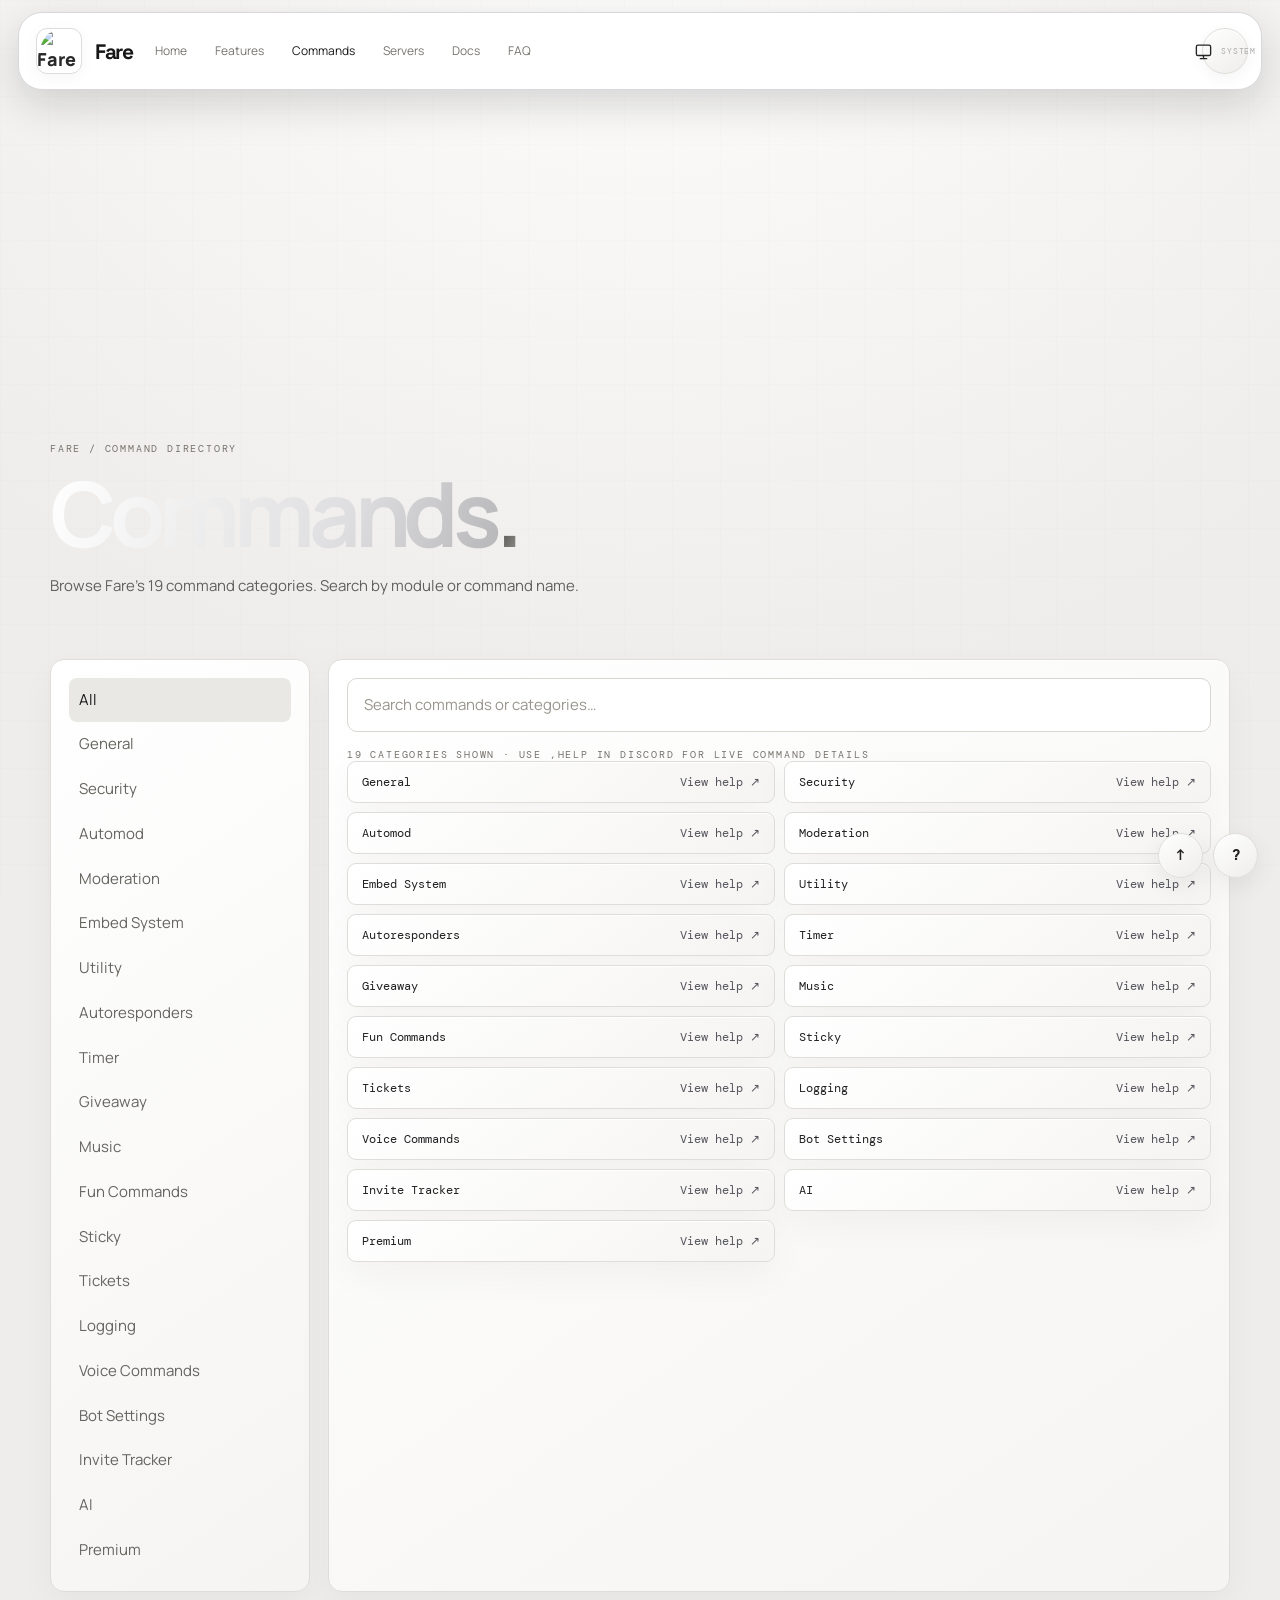
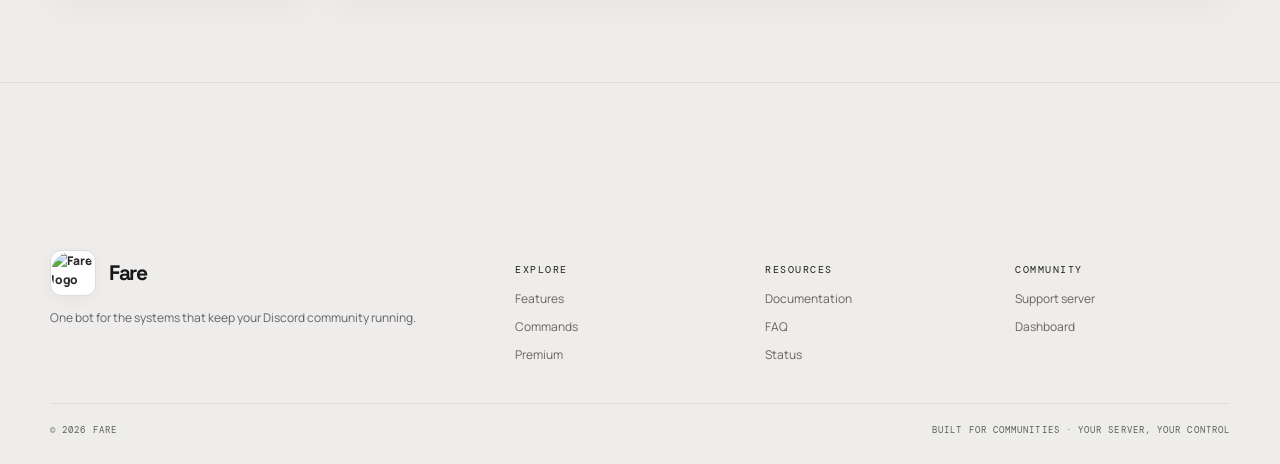
==== commit aeb8cbc8: "Update Fare support server invite" ====
--- a/commands/index.html
+++ b/commands/index.html
@@ -1 +1 @@
-<!doctype html><html lang="en"><head><meta charset="utf-8"><meta name="viewport" content="width=device-width,initial-scale=1"><meta name="theme-color" content="#050606"><title>Commands — Fare</title><meta name="description" content="Fare Discord bot — security, moderation and community tools."><link rel="stylesheet" href="/assets/fare.css"><script defer src="/assets/fare.js"></script></head><body><div class="loader"><div class="loader-inner"><div class="loader-mark">F</div><div class="loader-word">FARE / INITIALIZING</div></div></div><div class="shell"><header class="topbar"><a class="brand" href="/" aria-label="Fare home"><span class="brand-icon"><img src="https://cdn.discordapp.com/attachments/1575057674876227644/1575458287414018048/f-logo-v7.png?ex=6b095b5e&is=6b0809de&hm=a3fc70b39a07abc5d677d1ec30853bccf1f669423619b8a7805216cd33334eee" alt=""></span><span class="brand-word">FARE</span></a><nav class="nav"><a class="" href="/">Home</a><a class="" href="/features/">Features</a><a class="active" href="/commands/">Commands</a><a class="" href="/#discover">Servers</a><a class="" href="/docs/">Docs</a><a class="" href="/faq/">FAQ</a></nav><div class="header-actions"><div class="theme-wrap"><button class="theme-toggle" type="button" aria-label="Choose colour theme" aria-expanded="false"><span class="theme-glyph">◐</span><span class="theme-label">SYSTEM</span></button><div class="theme-menu" hidden><button type="button" data-theme-choice="dark"><span>◐</span> Dark</button><button type="button" data-theme-choice="light"><span>☼</span> Light</button><button type="button" data-theme-choice="system"><span>◌</span> System</button></div></div><button class="mobile-toggle" aria-expanded="false" aria-label="Open menu">☰</button></div></header><nav class="mobile-nav"><a href="/">Home</a><a href="/features/">Features</a><a href="/commands/">Commands</a><a href="/premium/">Premium</a><a href="/docs/">Docs</a><a href="/status/">Status</a><a href="/faq/">FAQ</a><a href="/dashboard/">Dashboard</a></nav></div><main class="shell"><header class="page-head"><div class="eyebrow">FARE / COMMAND DIRECTORY</div><h1>Commands<span style="color:var(--green)">.</span></h1><p>Browse Fare's 19 command categories. Search by module or command name.</p></header><div class="command-layout"><aside class="side-list" id="categories"></aside><section class="command-panel"><input class="search" id="command-search" placeholder="Search commands or categories…" type="search"><div class="eyebrow" id="command-count">19 MODULES</div><div class="command-results" id="command-results"><div class="command-item">Choose a category to explore.</div></div></section></div><script>const cats=['General','Security','Automod','Moderation','Embed System','Utility','Autoresponders','Timer','Giveaway','Music','Fun Commands','Sticky','Tickets','Logging','Voice Commands','Bot Settings','Invite Tracker','AI','Premium'];const side=document.getElementById('categories'),results=document.getElementById('command-results'),q=document.getElementById('command-search'),count=document.getElementById('command-count');let selected='All';function draw(){side.innerHTML=['All',...cats].map(c=>'<button class="'+(c===selected?'active':'')+'" data-cat="'+c+'">'+c+'</button>').join('');const term=q.value.toLowerCase();const list=cats.filter(c=>(selected==='All'||c===selected)&&c.toLowerCase().includes(term));results.innerHTML=list.length?list.map(c=>'<a class="command-item" href="https://discord.gg/44CqKtxVeD">'+c+' <span style="float:right;color:var(--green)">View help ↗</span></a>').join(''):'<div class="command-item">No matching categories.</div>';count.textContent=list.length+' CATEGORIES SHOWN · USE ,HELP IN DISCORD FOR LIVE COMMAND DETAILS'}side.addEventListener('click',e=>{const b=e.target.closest('button[data-cat]');if(!b)return;selected=b.dataset.cat;draw()});q.addEventListener('input',draw);draw();</script></main><footer class="footer"><div class="shell"><div class="footer-grid"><div><a class="brand" href="/"><span class="brand-icon">F</span><span>FARE</span></a><p>One bot for the systems that keep your Discord community running.</p></div><div><h4>EXPLORE</h4><div class="footer-links"><a href="/features/">Features</a><a href="/commands/">Commands</a><a href="/premium/">Premium</a></div></div><div><h4>RESOURCES</h4><div class="footer-links"><a href="/docs/">Documentation</a><a href="/faq/">FAQ</a><a href="/status/">Status</a></div></div><div><h4>COMMUNITY</h4><div class="footer-links"><a href="https://discord.gg/44CqKtxVeD">Support server</a><a href="/dashboard/">Dashboard</a></div></div></div><div class="copyright"><span>© <span id="year">2026</span> FARE</span><span>BUILT FOR COMMUNITIES · YOUR SERVER, YOUR CONTROL</span></div></div></footer><a class="float-help" href="https://discord.gg/44CqKtxVeD" aria-label="Fare support">?</a><button class="to-top" aria-label="Back to top">↑</button></body></html>+<!doctype html><html lang="en"><head><meta charset="utf-8"><meta name="viewport" content="width=device-width,initial-scale=1"><meta name="theme-color" content="#050606"><title>Commands — Fare</title><meta name="description" content="Fare Discord bot — security, moderation and community tools."><link rel="stylesheet" href="/assets/fare.css"><script defer src="/assets/fare.js"></script></head><body><div class="loader"><div class="loader-inner"><div class="loader-mark">F</div><div class="loader-word">FARE / INITIALIZING</div></div></div><div class="shell"><header class="topbar"><a class="brand" href="/" aria-label="Fare home"><span class="brand-icon"><img src="https://cdn.discordapp.com/attachments/1575057674876227644/1575458287414018048/f-logo-v7.png?ex=6b095b5e&is=6b0809de&hm=a3fc70b39a07abc5d677d1ec30853bccf1f669423619b8a7805216cd33334eee" alt=""></span><span class="brand-word">FARE</span></a><nav class="nav"><a class="" href="/">Home</a><a class="" href="/features/">Features</a><a class="active" href="/commands/">Commands</a><a class="" href="/#discover">Servers</a><a class="" href="/docs/">Docs</a><a class="" href="/faq/">FAQ</a></nav><div class="header-actions"><div class="theme-wrap"><button class="theme-toggle" type="button" aria-label="Choose colour theme" aria-expanded="false"><span class="theme-glyph">◐</span><span class="theme-label">SYSTEM</span></button><div class="theme-menu" hidden><button type="button" data-theme-choice="dark"><span>◐</span> Dark</button><button type="button" data-theme-choice="light"><span>☼</span> Light</button><button type="button" data-theme-choice="system"><span>◌</span> System</button></div></div><button class="mobile-toggle" aria-expanded="false" aria-label="Open menu">☰</button></div></header><nav class="mobile-nav"><a href="/">Home</a><a href="/features/">Features</a><a href="/commands/">Commands</a><a href="/premium/">Premium</a><a href="/docs/">Docs</a><a href="/status/">Status</a><a href="/faq/">FAQ</a><a href="/dashboard/">Dashboard</a></nav></div><main class="shell"><header class="page-head"><div class="eyebrow">FARE / COMMAND DIRECTORY</div><h1>Commands<span style="color:var(--green)">.</span></h1><p>Browse Fare's 19 command categories. Search by module or command name.</p></header><div class="command-layout"><aside class="side-list" id="categories"></aside><section class="command-panel"><input class="search" id="command-search" placeholder="Search commands or categories…" type="search"><div class="eyebrow" id="command-count">19 MODULES</div><div class="command-results" id="command-results"><div class="command-item">Choose a category to explore.</div></div></section></div><script>const cats=['General','Security','Automod','Moderation','Embed System','Utility','Autoresponders','Timer','Giveaway','Music','Fun Commands','Sticky','Tickets','Logging','Voice Commands','Bot Settings','Invite Tracker','AI','Premium'];const side=document.getElementById('categories'),results=document.getElementById('command-results'),q=document.getElementById('command-search'),count=document.getElementById('command-count');let selected='All';function draw(){side.innerHTML=['All',...cats].map(c=>'<button class="'+(c===selected?'active':'')+'" data-cat="'+c+'">'+c+'</button>').join('');const term=q.value.toLowerCase();const list=cats.filter(c=>(selected==='All'||c===selected)&&c.toLowerCase().includes(term));results.innerHTML=list.length?list.map(c=>'<a class="command-item" href="https://discord.gg/rgvaneUnDe">'+c+' <span style="float:right;color:var(--green)">View help ↗</span></a>').join(''):'<div class="command-item">No matching categories.</div>';count.textContent=list.length+' CATEGORIES SHOWN · USE ,HELP IN DISCORD FOR LIVE COMMAND DETAILS'}side.addEventListener('click',e=>{const b=e.target.closest('button[data-cat]');if(!b)return;selected=b.dataset.cat;draw()});q.addEventListener('input',draw);draw();</script></main><footer class="footer"><div class="shell"><div class="footer-grid"><div><a class="brand" href="/"><span class="brand-icon">F</span><span>FARE</span></a><p>One bot for the systems that keep your Discord community running.</p></div><div><h4>EXPLORE</h4><div class="footer-links"><a href="/features/">Features</a><a href="/commands/">Commands</a><a href="/premium/">Premium</a></div></div><div><h4>RESOURCES</h4><div class="footer-links"><a href="/docs/">Documentation</a><a href="/faq/">FAQ</a><a href="/status/">Status</a></div></div><div><h4>COMMUNITY</h4><div class="footer-links"><a href="https://discord.gg/rgvaneUnDe">Support server</a><a href="/dashboard/">Dashboard</a></div></div></div><div class="copyright"><span>© <span id="year">2026</span> FARE</span><span>BUILT FOR COMMUNITIES · YOUR SERVER, YOUR CONTROL</span></div></div></footer><a class="float-help" href="https://discord.gg/rgvaneUnDe" aria-label="Fare support">?</a><button class="to-top" aria-label="Back to top">↑</button></body></html>
--- a/assets/fare.css
+++ b/assets/fare.css
@@ -1,3 +1,4 @@
+@import url('https://fonts.googleapis.com/css2?family=Space+Grotesk:wght@500;600;700&display=swap');
 @import url('https://fonts.googleapis.com/css2?family=DM+Mono:wght@400;500&family=Manrope:wght@400;500;600;700;800&display=swap');
 :root{--bg:#050606;--panel:#0b0e0d;--panel2:#101513;--line:#1d2521;--text:#f3f5f3;--muted:#858f89;--green:#57e69a;--green2:#b3ffd1;--red:#f06464;--font:'Manrope',Arial,sans-serif;--mono:'DM Mono',monospace}*{box-sizing:border-box}html{scroll-behavior:smooth}body{margin:0;background:var(--bg);color:var(--text);font:15px/1.65 var(--font);-webkit-font-smoothing:antialiased}body:before{content:'';position:fixed;inset:0;pointer-events:none;z-index:1;opacity:.13;background-image:linear-gradient(rgba(255,255,255,.025) 1px,transparent 1px),linear-gradient(90deg,rgba(255,255,255,.025) 1px,transparent 1px);background-size:48px 48px}a{color:inherit;text-decoration:none}button,input{font:inherit}.shell{width:min(1180px,calc(100% - 40px));margin:auto;position:relative;z-index:2}.topbar{height:76px;display:flex;align-items:center;justify-content:space-between;border-bottom:1px solid var(--line)}.brand{display:flex;align-items:center;gap:11px;font-weight:800;letter-spacing:.17em;font-size:13px}.brand-icon{width:31px;height:31px;border:1px solid #34443b;border-radius:10px;display:grid;place-items:center;color:var(--green);font-weight:800;letter-spacing:0;background:linear-gradient(145deg,#14221a,#080b09)}.nav{display:flex;align-items:center;gap:28px;color:#9ca69f;font-size:13px}.nav a:hover,.nav a.active{color:#fff}.nav-cta,.btn{display:inline-flex;align-items:center;justify-content:center;gap:9px;border-radius:999px;padding:11px 18px;font-weight:700;font-size:12px;background:var(--green);color:#06100a;border:1px solid var(--green);transition:.2s}.nav-cta:hover,.btn:hover{transform:translateY(-2px);box-shadow:0 8px 30px #57e69a24}.btn.secondary{background:#101512;color:#e8eee9;border-color:#29332d}.mobile-toggle{display:none;background:#0c100e;border:1px solid var(--line);color:#fff;border-radius:10px;padding:8px 11px}.mobile-nav{display:none;padding:8px 0 18px;border-bottom:1px solid var(--line)}.mobile-nav a{display:block;padding:10px 4px;color:#b5bdb8}.eyebrow{font:10px var(--mono);letter-spacing:.18em;color:var(--green);text-transform:uppercase}.hero{min-height:640px;padding:112px 0 72px;display:flex;flex-direction:column;align-items:center;text-align:center;position:relative;overflow:hidden}.hero:before{content:'';position:absolute;width:680px;height:420px;top:10px;left:50%;transform:translateX(-50%);background:radial-gradient(ellipse,#1a4a3038,transparent 68%);pointer-events:none}.hero>*{position:relative}.hero h1{font-size:clamp(56px,10vw,112px);line-height:.96;letter-spacing:-.085em;margin:27px 0 20px;font-weight:800}.hero h1 span{color:var(--green);text-shadow:0 0 55px #57e69a22}.hero p{max-width:570px;color:var(--muted);font-size:15px;margin:0 auto}.actions{display:flex;gap:12px;justify-content:center;flex-wrap:wrap;margin-top:32px}.hero-meta{display:flex;gap:25px;flex-wrap:wrap;justify-content:center;margin-top:60px;color:#69746d;font:9px var(--mono);letter-spacing:.12em}.hero-meta span:before{content:'●';color:var(--green);margin-right:8px}.hero-art{margin-top:65px;width:min(850px,100%);height:230px;border:1px solid #243129;border-radius:18px;background:radial-gradient(ellipse at 50% 110%,#1c4931 0,transparent 52%),linear-gradient(135deg,#0d1410,#070908 70%);position:relative;overflow:hidden;box-shadow:0 25px 100px #000}.hero-art:before{content:'F';position:absolute;inset:0;display:grid;place-items:center;font-size:230px;font-weight:800;letter-spacing:-.1em;color:#d9ffe51a}.hero-art:after{content:'FARE / CONTROL SYSTEM';position:absolute;bottom:18px;left:20px;font:9px var(--mono);letter-spacing:.2em;color:#7d9a87}.trusted{padding:35px 0 70px;border-top:1px solid var(--line);text-align:center}.trusted p{color:#657169;font:9px var(--mono);letter-spacing:.2em}.trusted-row{display:flex;justify-content:center;gap:clamp(24px,6vw,75px);flex-wrap:wrap;margin-top:25px;color:#a6afa9;font-weight:800;letter-spacing:.08em;font-size:13px}.section{padding:95px 0;border-top:1px solid var(--line)}.section-head{display:flex;justify-content:space-between;align-items:end;gap:30px;margin-bottom:38px}.section h2,.page-head h1{font-size:clamp(36px,6vw,65px);line-height:1.02;letter-spacing:-.07em;margin:12px 0}.section-head p,.section-copy{color:var(--muted);max-width:390px;margin:0}.feature-grid{display:grid;grid-template-columns:repeat(3,1fr);gap:13px}.feature-card{background:linear-gradient(145deg,#0e1310,#090c0a);border:1px solid var(--line);border-radius:15px;padding:24px;min-height:195px;transition:.25s}.feature-card:hover{border-color:#42634f;transform:translateY(-3px)}.feature-icon{width:38px;height:38px;border:1px solid #2a3a30;border-radius:11px;display:grid;place-items:center;color:var(--green);font-size:16px;margin-bottom:22px}.feature-card h3{margin:0 0 8px;font-size:16px}.feature-card p{color:var(--muted);font-size:13px;margin:0}.wide-panel{display:grid;grid-template-columns:1fr 1fr;gap:40px;align-items:center;border:1px solid var(--line);border-radius:18px;padding:clamp(25px,5vw,55px);background:radial-gradient(ellipse at 90% 10%,#17352455,transparent 48%),#090d0b}.wide-panel h2{font-size:clamp(34px,5vw,54px);margin:12px 0}.mini-stats{display:grid;grid-template-columns:1fr 1fr;gap:10px}.mini-stat{padding:20px;border:1px solid var(--line);border-radius:12px;background:#080b09}.mini-stat b{display:block;color:var(--green);font-size:27px;letter-spacing:-.05em}.mini-stat span{color:var(--muted);font:9px var(--mono);letter-spacing:.12em}.server-row{display:flex;align-items:center;gap:15px;padding:18px;border:1px solid var(--line);border-radius:14px;background:#0b100d;max-width:460px;margin-top:25px}.server-avatar{width:48px;height:48px;border-radius:14px;background:#14271b;border:1px solid #33503d;color:var(--green);display:grid;place-items:center;font-weight:800;font-size:20px}.server-row small{display:block;color:var(--muted);font-size:11px}.server-row b{font-size:14px}.server-row .btn{margin-left:auto}.cta-panel{text-align:center;padding:85px 25px;border:1px solid #294333;border-radius:20px;background:radial-gradient(ellipse at 50% 120%,#1b5837 0,transparent 65%),#080d0a}.cta-panel h2{font-size:clamp(38px,6vw,70px);letter-spacing:-.07em;line-height:1;margin:12px auto 18px;max-width:700px}.cta-panel p{color:var(--muted);max-width:500px;margin:auto}.footer{padding:55px 0 28px;border-top:1px solid var(--line);margin-top:85px}.footer-grid{display:grid;grid-template-columns:2fr 1fr 1fr 1fr;gap:35px}.footer p,.footer a{color:var(--muted);font-size:12px}.footer h4{font:10px var(--mono);color:#dce4de;letter-spacing:.15em}.footer-links{display:grid;gap:8px}.copyright{border-top:1px solid var(--line);margin-top:38px;padding-top:20px;color:#566159;font:9px var(--mono);letter-spacing:.12em;display:flex;justify-content:space-between}.page-head{padding:100px 0 45px;max-width:800px}.page-head h1{font-size:clamp(50px,9vw,90px)}.page-head p{color:var(--muted);max-width:560px}.page-grid{display:grid;grid-template-columns:repeat(3,1fr);gap:13px;padding-bottom:60px}.command-layout{display:grid;grid-template-columns:260px 1fr;gap:18px;padding-bottom:60px}.side-list,.command-panel{border:1px solid var(--line);border-radius:14px;background:#090d0b;padding:18px}.side-list button{width:100%;text-align:left;color:var(--muted);padding:10px;border-radius:8px;border:0;background:transparent;cursor:pointer}.side-list button.active,.side-list button:hover{background:#142019;color:var(--green)}.search{width:100%;padding:14px 16px;border-radius:10px;background:#050806;border:1px solid #26332b;color:#fff;outline:none;margin-bottom:16px}.command-results{display:grid;grid-template-columns:repeat(2,1fr);gap:9px}.command-item{padding:12px 14px;border:1px solid var(--line);border-radius:9px;background:#0c110e;font:12px var(--mono);color:#dce5de}.notice{border:1px solid #3d3b25;background:#17160e;color:#c8c19a;border-radius:12px;padding:18px;margin:25px 0}.faq details{border-top:1px solid var(--line);padding:19px 0}.faq summary{cursor:pointer;font-weight:700}.faq p{color:var(--muted);max-width:650px}.loader{position:fixed;inset:0;z-index:1000;background:#050606;display:grid;place-items:center;transition:opacity .45s,visibility .45s}.loader.hide{opacity:0;visibility:hidden}.loader-inner{text-align:center}.loader-mark{width:55px;height:55px;border:1px solid #294333;border-top:2px solid var(--green);border-radius:50%;margin:0 auto 16px;animation:spin 1s linear infinite;display:grid;place-items:center;color:var(--green);font-weight:800}.loader-word{font:10px var(--mono);letter-spacing:.25em;color:#b5c2b8}@keyframes spin{to{transform:rotate(360deg)}}.float-help,.to-top{position:fixed;right:22px;bottom:22px;z-index:20;width:45px;height:45px;border:1px solid #31513d;background:#0d1711;color:var(--green);border-radius:50%;display:grid;place-items:center;font-weight:800}.to-top{right:77px;color:#fff;border-color:var(--line);background:#0b0e0d}.reveal{opacity:0;transform:translateY(18px);transition:.65s}.reveal.visible{opacity:1;transform:none}@media(max-width:760px){.shell{width:min(100% - 28px,600px)}.nav{display:none}.mobile-toggle{display:block}.mobile-nav.open{display:block}.hero{min-height:auto;padding:85px 0 55px}.hero-art{height:160px;margin-top:45px}.hero-meta{margin-top:38px;gap:13px}.section{padding:70px 0}.section-head{display:block}.section-head p{margin-top:16px}.feature-grid,.page-grid{grid-template-columns:1fr 1fr}.wide-panel{grid-template-columns:1fr}.command-layout{grid-template-columns:1fr}.side-list{display:flex;overflow:auto;gap:6px}.side-list button{white-space:nowrap;width:auto}.footer-grid{grid-template-columns:1fr 1fr}.footer-grid>div:first-child{grid-column:1/-1}}@media(max-width:440px){.feature-grid,.page-grid,.command-results{grid-template-columns:1fr}.footer-grid{grid-template-columns:1fr 1fr}.hero h1{font-size:58px}.server-row{flex-wrap:wrap}.server-row .btn{margin-left:0}.copyright{display:block;line-height:2.2}}@media(prefers-reduced-motion:reduce){*{scroll-behavior:auto!important;animation:none!important;transition:none!important}.reveal{opacity:1;transform:none}}
 /* Original Fare artwork */
@@ -241,3 +242,308 @@
 @media(min-width:800px){.stats-stage{min-height:760px}.telemetry-users{left:12%;top:8%}.telemetry-servers{right:12%;top:34%}.telemetry-commands{left:12%;top:61%}.telemetry-bottom{left:12%;right:12%}}
 @media(max-width:650px){.stats-showcase{padding:35px 0 42px}.stats-stage{min-height:650px}.telemetry-item strong{font-size:clamp(38px,10vw,56px)}.telemetry-users{top:8%;left:3%}.telemetry-servers{top:33%;right:3%}.telemetry-commands{top:59%;left:3%}.telemetry-bottom{left:3%;right:3%;gap:10px}.telemetry-bottom>div{column-gap:7px}.telemetry-bottom strong{font-size:16px}.telemetry-bottom small{font-size:7px}}
 @media(max-width:370px){.stats-stage{min-height:610px}.telemetry-item strong{font-size:36px}.telemetry-bottom{gap:6px}.telemetry-bottom strong{font-size:14px}}
+
+
+/* Fare navigation slab + monochrome theme system */
+:root{--bg:#050505;--panel:#0b0b0c;--panel2:#111113;--line:#252528;--text:#f4f4f5;--muted:#89898f;--green:#bdbdc2;--green2:#eeeeef;--accent:#d8d8dc;--accent-soft:#929299;color-scheme:dark}
+body{background:var(--bg);color:var(--text)}
+.topbar{height:auto;min-height:76px;margin:18px auto 0;padding:10px 13px 10px 16px;border:1px solid #29292d;border-radius:18px;background:rgba(10,10,11,.88);backdrop-filter:blur(22px);-webkit-backdrop-filter:blur(22px);box-shadow:0 12px 45px #0005;gap:18px}
+.brand{gap:12px;letter-spacing:0}.brand-icon{width:39px;height:39px;border-radius:50%;border:1px solid #343439;background:#111113}.brand-word{font-family:'Space Grotesk',var(--font);font-size:20px;font-weight:700;letter-spacing:.10em;color:#f5f5f6}
+.nav{gap:clamp(12px,2.2vw,28px);font-size:12px}.nav a{color:#85858b}.nav a.active,.nav a:hover{color:#fff}
+.header-actions{display:flex;align-items:center;gap:9px;margin-left:auto}.theme-wrap{position:relative}.theme-toggle{height:42px;min-width:84px;padding:0 12px;border:1px solid #303035;border-radius:999px;background:#111113;color:#ddd;display:flex;align-items:center;justify-content:center;gap:8px;cursor:pointer}.theme-glyph{font-size:17px;color:#eee}.theme-label{font:8px var(--mono);letter-spacing:.12em;color:#aaa}
+.theme-menu{position:absolute;z-index:40;right:0;top:calc(100% + 10px);width:145px;padding:6px;border:1px solid #303035;border-radius:13px;background:#101012;box-shadow:0 16px 45px #0009}.theme-menu[hidden]{display:none}.theme-menu button{display:flex;width:100%;align-items:center;gap:10px;padding:10px 11px;border:0;border-radius:8px;background:transparent;color:#ddd;text-align:left;font-size:12px;cursor:pointer}.theme-menu button:hover,.theme-menu button[aria-pressed=true]{background:#242428;color:#fff}.theme-menu button span{width:18px;text-align:center;color:#aaa}
+.mobile-toggle{width:42px;height:42px;border-radius:50%;border:1px solid #303035;background:#111113;color:#eee;padding:0;cursor:pointer}
+.mobile-nav{margin:8px auto 0;padding:10px 14px;border:1px solid #29292d;border-radius:15px;background:#0b0b0c}
+/* Remove the old green cast: all interface accents stay neutral and graphite. */
+.eyebrow,.feature-icon,.mini-stat b,.side-list button.active,.side-list button:hover,.server-avatar,.loader-word,.loader-mark{color:#c5c5ca}
+.nav-cta,.btn{background:#e4e4e6;color:#080809;border-color:#e4e4e6;box-shadow:none}
+.nav-cta:hover,.btn:hover{box-shadow:0 8px 30px #ffffff16}
+.hero h1 span,.hero h1 span:first-child{color:#f2f2f3;text-shadow:none}
+.hero:before{background:radial-gradient(ellipse,#ffffff0b,transparent 68%)}
+.feature-icon{border-color:#303035}.feature-card:hover{border-color:#55555b}
+.wide-panel,.cta-panel{background:radial-gradient(ellipse at 90% 10%,#ffffff0b,transparent 48%),#09090a;border-color:#29292d}
+.loader-mark{border:0}.loader{background:#050505}
+.float-help,.to-top{border-color:#343439;background:#101012;color:#eee}
+.stats-live i{background:#bdbdc2;box-shadow:0 0 0 4px #ffffff0b}
+@media(max-width:760px){.topbar{width:calc(100% - 28px);min-height:68px;margin-top:12px;padding:9px 10px 9px 12px;gap:8px}.brand-word{font-size:18px}.brand-icon{width:36px;height:36px}.theme-toggle{height:39px;min-width:42px;width:42px;padding:0}.theme-label{display:none}.header-actions{gap:7px}.mobile-toggle{width:39px;height:39px}.nav{display:none}}
+html[data-theme="light"]{color-scheme:light;--bg:#f1f1f2;--panel:#fff;--panel2:#e9e9eb;--line:#d4d4d8;--text:#171719;--muted:#65656c}
+html[data-theme="light"] body{background:#f1f1f2;color:#171719}
+html[data-theme="light"] body:before{opacity:.18;background-image:linear-gradient(#00000008 1px,transparent 1px),linear-gradient(90deg,#00000008 1px,transparent 1px)}
+html[data-theme="light"] .topbar,html[data-theme="light"] .mobile-nav,html[data-theme="light"] .theme-menu{background:rgba(255,255,255,.9);border-color:#d5d5d9}
+html[data-theme="light"] .brand-word,html[data-theme="light"] .nav a.active,html[data-theme="light"] .nav a:hover{color:#171719}
+html[data-theme="light"] .nav a,html[data-theme="light"] .mobile-nav a{color:#65656c}
+html[data-theme="light"] .theme-toggle,html[data-theme="light"] .mobile-toggle{background:#f7f7f8;border-color:#d4d4d8;color:#222}
+html[data-theme="light"] .theme-menu button{color:#333}
+html[data-theme="light"] .theme-menu button:hover,html[data-theme="light"] .theme-menu button[aria-pressed=true]{background:#e8e8eb;color:#111}
+html[data-theme="light"] .section,html[data-theme="light"] .footer,html[data-theme="light"] .stats-showcase{border-color:#d5d5d9}
+html[data-theme="light"] .feature-card,html[data-theme="light"] .wide-panel,html[data-theme="light"] .mini-stat,html[data-theme="light"] .command-panel,html[data-theme="light"] .side-list,html[data-theme="light"] .command-item,html[data-theme="light"] .server-listing,html[data-theme="light"] .network-server-card,html[data-theme="light"] .catalog-tile,html[data-theme="light"] .catalog-category,html[data-theme="light"] .catalog-empty{background:#fff;border-color:#dedee1;color:#222}
+html[data-theme="light"] .feature-card p,html[data-theme="light"] .section-head p,html[data-theme="light"] .page-head p,html[data-theme="light"] .footer p,html[data-theme="light"] .footer a{color:#666}
+html[data-theme="light"] .zeon-hero{background:#f1f1f2}
+html[data-theme="light"] .zeon-hero h1,html[data-theme="light"] .zeon-intro h2,html[data-theme="light"] .section h2{color:#171719}
+html[data-theme="light"] .zeon-hero p,html[data-theme="light"] .zeon-intro p{color:#666}
+html[data-theme="light"] .hero-button-dark{background:#e5e5e7;color:#111;border-color:#d4d4d8}
+html[data-theme="light"] .hero-button-light{background:#171719;color:#fff;border-color:#171719}
+html[data-theme="light"] .stats-stage{background:#f1f1f2}
+html[data-theme="light"] .telemetry-grid{opacity:.5}
+html[data-theme="light"] .telemetry-item strong,html[data-theme="light"] .telemetry-bottom strong{color:#171719}
+html[data-theme="light"] .telemetry-icon,html[data-theme="light"] .telemetry-small-icon{background:#fff;border-color:#d5d5d9;color:#555}
+html[data-theme="light"] .network-server-copy h3{color:#222}
+html[data-theme="light"] .network-server-avatar{background:#eee;border-color:#ddd}
+html[data-theme="light"] .network-card-link{color:#333;border-color:#ccc}
+html[data-theme="light"] .footer h4{color:#222}
+html[data-theme="light"] .loader{background:#f1f1f2}
+html[data-theme="light"] .loader-word{color:#333}
+html[data-theme="light"] .float-help,html[data-theme="light"] .to-top{background:#fff;color:#222;border-color:#ccc}
+
+/* Refined full-width rounded Fare slab */
+.topbar{width:min(1240px,calc(100% - 44px));min-height:82px;margin:18px auto 0;padding:11px 16px 11px 19px;border-radius:30px;background:rgba(7,7,8,.96);border:1px solid #242428;box-shadow:0 18px 55px #0007;gap:22px}
+.brand-icon{width:48px;height:48px;border-radius:50%;flex:0 0 48px}.brand-word{font-size:21px;letter-spacing:.12em}
+.header-actions{gap:12px}.theme-toggle{width:48px;height:48px;min-width:48px;padding:0;border-radius:50%;background:#0c0c0e;border-color:#303035}.theme-glyph{display:grid;place-items:center;width:20px;height:20px;font-size:0}.theme-glyph svg{width:19px;height:19px;display:block;stroke:#e6e6e8;fill:none;stroke-width:1.7;stroke-linecap:round;stroke-linejoin:round}
+.theme-menu{border-radius:15px;background:#0d0d0f;border-color:#2c2c31}.theme-menu button{padding:11px 12px}.theme-menu button span{display:grid;place-items:center;width:20px;height:20px;font-size:16px}
+.mobile-toggle{width:48px;height:48px;border-radius:50%;background:#0c0c0e;border-color:#303035}
+@media(max-width:760px){.topbar{width:calc(100% - 28px);min-height:76px;margin-top:12px;padding:10px 12px 10px 15px;border-radius:27px;gap:8px}.brand-icon{width:45px;height:45px;flex-basis:45px}.brand-word{font-size:20px}.theme-toggle,.mobile-toggle{width:45px;height:45px;min-width:45px}.header-actions{gap:8px}}
+
+/* Header slab refinement: one continuous floating capsule */
+.topbar{width:min(1320px,calc(100% - 36px));min-height:78px;margin:16px auto 0;padding:10px 13px 10px 17px;border-radius:24px;background:rgba(8,8,9,.94);border:1px solid #29292e;box-shadow:0 14px 48px #0008;backdrop-filter:blur(24px);-webkit-backdrop-filter:blur(24px)}
+.brand{gap:13px}.brand-icon{width:46px;height:46px;flex-basis:46px}.brand-word{font-family:'Space Grotesk',var(--font);font-size:21px;letter-spacing:.11em}
+.header-actions{gap:9px}.theme-toggle{width:46px;height:46px;min-width:46px;border-radius:50%;background:#111113;border:1px solid #34343a}.mobile-toggle{width:46px;height:46px;border-radius:50%;background:#111113;border:1px solid #34343a}
+.theme-menu{min-width:154px;padding:7px}.theme-menu button{gap:11px;padding:10px 12px}.theme-menu button span{width:20px;height:20px;display:grid;place-items:center}
+@media(max-width:760px){.topbar{width:calc(100% - 24px);min-height:70px;margin-top:10px;padding:8px 9px 8px 12px;border-radius:22px}.brand-icon{width:43px;height:43px;flex-basis:43px}.brand-word{font-size:19px}.theme-toggle,.mobile-toggle{width:43px;height:43px;min-width:43px}.header-actions{gap:7px}}
+
+
+/* LIGHT THEME — a deliberate pearl / graphite palette, not a washed-out inversion */
+html[data-theme="light"]{color-scheme:light;--bg:#e9e9eb;--panel:#f5f5f6;--panel2:#dedee1;--line:#c9c9ce;--text:#202024;--muted:#65656d}
+html[data-theme="light"] body{background:radial-gradient(ellipse at 50% 0%,#fff 0%,#eeeeef 42%,#e4e4e6 100%);color:#202024}
+html[data-theme="light"] body:before{opacity:.34;background-image:linear-gradient(#22222208 1px,transparent 1px),linear-gradient(90deg,#22222208 1px,transparent 1px)}
+html[data-theme="light"] .topbar{background:rgba(250,250,251,.88);border:1px solid #d0d0d5;box-shadow:0 14px 42px #20202420,inset 0 1px #fff}
+html[data-theme="light"] .brand-word{color:#17171a}
+html[data-theme="light"] .theme-toggle,html[data-theme="light"] .mobile-toggle{background:linear-gradient(145deg,#fff,#e9e9ec);border-color:#d0d0d5;color:#29292d;box-shadow:0 3px 12px #0000000b,inset 0 1px #fff}
+html[data-theme="light"] .theme-glyph svg{stroke:#333338}
+html[data-theme="light"] .theme-menu{background:#fafafc;border-color:#d1d1d6;box-shadow:0 16px 42px #0002}
+html[data-theme="light"] .theme-menu button{color:#303036}
+html[data-theme="light"] .theme-menu button:hover,html[data-theme="light"] .theme-menu button[aria-pressed=true]{background:#e7e7ea;color:#111}
+html[data-theme="light"] .nav a{color:#77777e}html[data-theme="light"] .nav a.active,html[data-theme="light"] .nav a:hover{color:#17171a}
+html[data-theme="light"] .hero h1 span{background:linear-gradient(110deg,#242428 0%,#55555d 48%,#92929a 100%);-webkit-background-clip:text;background-clip:text;color:transparent;-webkit-text-fill-color:transparent}
+html[data-theme="light"] .section-head h2,html[data-theme="light"] .cta-panel h2{background:linear-gradient(110deg,#242428 0%,#55555d 52%,#96969d 100%);-webkit-background-clip:text;background-clip:text;color:transparent;-webkit-text-fill-color:transparent}
+html[data-theme="light"] .hero p,html[data-theme="light"] .zeon-hero p,html[data-theme="light"] .zeon-intro p,html[data-theme="light"] .section-head p,html[data-theme="light"] .page-head p{color:#55555d}
+html[data-theme="light"] .eyebrow,html[data-theme="light"] .stats-showcase-head .eyebrow{color:#77777f}
+html[data-theme="light"] .hero:before{background:radial-gradient(ellipse,#00000008,transparent 68%)}
+html[data-theme="light"] .hero-orbit,html[data-theme="light"] .orbit-line{opacity:.3}
+html[data-theme="light"] .hero-button-dark{background:linear-gradient(145deg,#29292d,#111113);color:#f7f7f8;border:1px solid #34343a;box-shadow:0 10px 28px #0002}
+html[data-theme="light"] .hero-button-light,html[data-theme="light"] .nav-cta,html[data-theme="light"] .btn{background:linear-gradient(145deg,#fff,#e6e6e9);color:#202024;border:1px solid #c9c9ce;box-shadow:0 8px 24px #0000000c,inset 0 1px #fff}
+html[data-theme="light"] .feature-card,html[data-theme="light"] .wide-panel,html[data-theme="light"] .cta-panel,html[data-theme="light"] .mini-stat,html[data-theme="light"] .command-panel,html[data-theme="light"] .side-list,html[data-theme="light"] .command-item,html[data-theme="light"] .server-listing,html[data-theme="light"] .network-server-card,html[data-theme="light"] .catalog-tile,html[data-theme="light"] .catalog-category,html[data-theme="light"] .catalog-empty{background:linear-gradient(145deg,#fafafc,#e9e9ec);border-color:#d0d0d5;color:#242428;box-shadow:0 12px 30px #00000009,inset 0 1px #fff}
+html[data-theme="light"] .feature-card p,html[data-theme="light"] .footer p,html[data-theme="light"] .footer a{color:#62626a}
+html[data-theme="light"] .feature-card:hover{border-color:#a8a8b0;box-shadow:0 18px 38px #00000012}
+html[data-theme="light"] .feature-icon,html[data-theme="light"] .telemetry-icon,html[data-theme="light"] .telemetry-small-icon{background:linear-gradient(145deg,#fff,#e3e3e7);border-color:#d0d0d5;color:#55555d}
+html[data-theme="light"] .stats-stage{background:radial-gradient(ellipse at 50% 45%,#fff,#e8e8eb 72%);border-color:#d0d0d5}
+html[data-theme="light"] .telemetry-grid{opacity:.26}
+html[data-theme="light"] .telemetry-grid:before{background-image:linear-gradient(#29292d0c 1px,transparent 1px),linear-gradient(90deg,#29292d0c 1px,transparent 1px)}
+html[data-theme="light"] .telemetry-item strong,html[data-theme="light"] .telemetry-bottom strong{color:#202024}
+html[data-theme="light"] .telemetry-item span,html[data-theme="light"] .telemetry-bottom small{color:#77777e}
+html[data-theme="light"] #server-results:before,html[data-theme="light"] #server-results:after{background:linear-gradient(90deg,#e9e9eb 0%,#e9e9ebaa 22%,#e9e9eb30 62%,transparent 100%)}
+html[data-theme="light"] #server-results:after{background:linear-gradient(270deg,#e9e9eb 0%,#e9e9ebaa 22%,#e9e9eb30 62%,transparent 100%)}
+html[data-theme="light"] .network-marquee:before{background:linear-gradient(90deg,#e9e9eb 0%,#e9e9ebaa 22%,#e9e9eb30 68%,transparent 100%)}
+html[data-theme="light"] .network-marquee:after{background:linear-gradient(270deg,#e9e9eb 0%,#e9e9ebaa 22%,#e9e9eb30 68%,transparent 100%)}
+html[data-theme="light"] .network-server-card{background:linear-gradient(120deg,#fafafc,#e7e7ea);border-color:#d0d0d5;box-shadow:0 8px 24px #0000000b}
+html[data-theme="light"] .network-server-copy h3{color:#242428}
+html[data-theme="light"] .network-server-meta,html[data-theme="light"] .network-server-meta span{color:#77777e}
+html[data-theme="light"] .network-server-avatar{background:#dedee2;border-color:#c9c9ce}
+html[data-theme="light"] .network-card-link{background:#f8f8fa;color:#242428;border-color:#c9c9ce}
+html[data-theme="light"] .network-footnote{color:#77777e}
+html[data-theme="light"] .float-help,html[data-theme="light"] .to-top{background:linear-gradient(145deg,#fff,#e5e5e8);color:#242428;border-color:#c9c9ce;box-shadow:0 8px 22px #00000012}
+html[data-theme="light"] .footer{border-color:#d0d0d5}
+html[data-theme="light"] .footer h4{color:#242428}
+html[data-theme="light"] .loader{background:#e9e9eb}
+html[data-theme="light"] .loader-word{color:#242428}
+html[data-theme="light"] .server-carousel-loading{color:#55555d}
+
+
+/* GLOBAL LIGHT THEME — shared by every Fare page */
+html[data-theme="light"]{--green:#55555d;--green2:#29292e;--accent:#55555d;--accent-soft:#77777f;--bg:#e9e9eb;--panel:#f5f5f6;--panel2:#dedee1;--line:#c9c9ce;--text:#202024;--muted:#65656d}
+html[data-theme="light"] main,html[data-theme="light"] .shell{color:#202024}
+html[data-theme="light"] .page-head h1,html[data-theme="light"] main h1{color:#242428}
+html[data-theme="light"] .page-head h1 span,html[data-theme="light"] main h1 span{color:#62626a!important;-webkit-text-fill-color:#62626a}
+html[data-theme="light"] .page-head p,html[data-theme="light"] .section-copy,html[data-theme="light"] main p{color:#62626a}
+html[data-theme="light"] .eyebrow{color:#77777f}
+html[data-theme="light"] .fare-light-banner{border:1px solid #d0d0d5;border-radius:18px;box-shadow:0 12px 32px #0000000b}
+html[data-theme="light"] .page-grid .feature-card,html[data-theme="light"] .feature-card{background:linear-gradient(145deg,#fbfbfc,#e8e8eb);border:1px solid #d0d0d5;color:#242428;box-shadow:0 12px 30px #0000000a,inset 0 1px #fff}
+html[data-theme="light"] .feature-card h3,html[data-theme="light"] .command-item,html[data-theme="light"] .faq summary{color:#242428}
+html[data-theme="light"] .feature-card p,html[data-theme="light"] .faq p{color:#62626a}
+html[data-theme="light"] .feature-icon{background:linear-gradient(145deg,#fff,#e2e2e6);border:1px solid #d0d0d5;color:#55555d}
+html[data-theme="light"] .wide-panel,html[data-theme="light"] .notice,html[data-theme="light"] .command-panel,html[data-theme="light"] .side-list,html[data-theme="light"] .mini-stat,html[data-theme="light"] .faq details{background:linear-gradient(145deg,#fafafc,#e8e8eb);border:1px solid #d0d0d5;color:#242428;box-shadow:0 12px 30px #00000009,inset 0 1px #fff}
+html[data-theme="light"] .wide-panel h2,html[data-theme="light"] .mini-stat b{color:#242428}
+html[data-theme="light"] .mini-stat span{color:#77777f}
+html[data-theme="light"] .side-list button{color:#65656d}
+html[data-theme="light"] .side-list button.active,html[data-theme="light"] .side-list button:hover{background:#dedee2;color:#222228}
+html[data-theme="light"] .search{background:#f8f8fa;border:1px solid #ceced3;color:#242428}
+html[data-theme="light"] .search::placeholder{color:#888890}
+html[data-theme="light"] .command-item{background:#f6f6f8;border:1px solid #d4d4d8;color:#242428}
+html[data-theme="light"] .command-item span{color:#55555d!important}
+html[data-theme="light"] .faq details{border-radius:14px;padding:17px 19px}
+html[data-theme="light"] .faq summary{color:#242428}
+html[data-theme="light"] .faq details[open] summary{color:#242428}
+html[data-theme="light"] .notice{color:#55555d}
+html[data-theme="light"] code{background:#dedee2;color:#303036;border:1px solid #d0d0d5;border-radius:5px;padding:2px 5px}
+html[data-theme="light"] .btn.secondary{background:linear-gradient(145deg,#fff,#e6e6e9);color:#242428;border-color:#c9c9ce}
+html[data-theme="light"] .footer{color:#55555d;border-color:#d0d0d5}
+html[data-theme="light"] .footer a:hover{color:#17171a}
+html[data-theme="light"] .mobile-nav{background:#f8f8fa;border-color:#d0d0d5}
+html[data-theme="light"] .mobile-nav a{color:#55555d}
+html[data-theme="light"] .mobile-nav a:hover{color:#17171a}
+html[data-theme="light"] .page-grid,html[data-theme="light"] .command-layout{color:#242428}
+html[data-theme="light"] input,html[data-theme="light"] select,html[data-theme="light"] textarea{color:#242428}
+
+
+/* Reliable mobile navigation and non-blocking page loader */
+.loader{z-index:9999;transition:opacity .22s ease,visibility .22s ease}
+.loader.hide{opacity:0;visibility:hidden;pointer-events:none}
+.mobile-nav{position:relative;z-index:1000;max-height:0;overflow:hidden;opacity:0;visibility:hidden;pointer-events:none;transition:max-height .25s ease,opacity .2s ease,padding .2s ease;display:block;padding:0 14px;border:1px solid transparent;border-radius:16px;background:rgba(10,10,11,.97);}
+.mobile-nav.open{max-height:75vh;overflow-y:auto;opacity:1;visibility:visible;pointer-events:auto;padding:10px 14px 14px;border-color:#303035;box-shadow:0 18px 44px #0008}
+.mobile-nav a{display:block;padding:13px 8px;border-bottom:1px solid #ffffff0d;text-decoration:none;color:#d0d0d4;font-size:13px}
+.mobile-nav a:last-child{border-bottom:0}
+.mobile-toggle{touch-action:manipulation;cursor:pointer}
+@media(max-width:760px){.mobile-nav{margin:8px 0 0;width:100%}.mobile-nav.open{display:block}}
+html[data-theme="light"] .mobile-nav{background:rgba(250,250,251,.98);border-color:#d0d0d5}
+html[data-theme="light"] .mobile-nav.open{box-shadow:0 18px 44px #0002}
+html[data-theme="light"] .mobile-nav a{color:#3b3b42;border-color:#0000000d}
+
+
+/* Header starts seamless; the framed glass slab appears after scrolling */
+.topbar{position:sticky;top:12px;z-index:1100;background:transparent!important;border:1px solid transparent!important;box-shadow:none!important;backdrop-filter:blur(0)!important;-webkit-backdrop-filter:blur(0)!important;transition:background .35s ease,border-color .35s ease,box-shadow .35s ease,backdrop-filter .35s ease,transform .35s ease}
+.topbar.is-scrolled{background:rgba(9,9,10,.82)!important;border-color:#303035!important;box-shadow:0 12px 38px #0005!important;backdrop-filter:blur(22px)!important;-webkit-backdrop-filter:blur(22px)!important}
+html[data-theme="light"] .topbar{background:transparent!important;border-color:transparent!important;box-shadow:none!important}
+html[data-theme="light"] .topbar.is-scrolled{background:rgba(248,248,250,.86)!important;border-color:#d0d0d5!important;box-shadow:0 12px 38px #2020241c,inset 0 1px #fff!important;backdrop-filter:blur(22px)!important;-webkit-backdrop-filter:blur(22px)!important}
+
+
+/* Keep the Fare navigation attached to the viewport on every scroll position */
+.topbar{position:fixed!important;top:12px!important;left:50%!important;right:auto!important;transform:translateX(-50%)!important;margin:0!important;width:min(1320px,calc(100% - 36px))!important;z-index:1200!important}
+body{padding-top:108px}
+@media(max-width:760px){.topbar{top:8px!important;width:calc(100% - 24px)!important}body{padding-top:94px}}
+
+
+/* Keep the Fare navigation attached to the viewport while the page scrolls */
+.shell{padding-top:112px}
+.topbar{position:fixed!important;top:12px!important;left:50%!important;z-index:1200!important;margin:0!important;transform:translateX(-50%);will-change:transform,background,border-color}
+.topbar.is-scrolled{transform:translateX(-50%)}
+@media(max-width:760px){.shell{padding-top:94px}.topbar{top:8px!important;width:calc(100% - 24px)!important}.mobile-nav.open{position:fixed!important;top:88px!important;left:50%!important;transform:translateX(-50%);width:calc(100% - 24px)!important;max-width:520px;z-index:1199!important;max-height:calc(100dvh - 110px)!important}}
+
+
+/* FARE LIGHT THEME — warm porcelain, ink and silver; shared across every route */
+html[data-theme="light"]{color-scheme:light;--bg:#f1f0ee;--panel:#ffffff;--panel2:#e8e7e5;--line:#deddd9;--text:#171717;--muted:#66645f;--green:#292929;--green2:#55534f;--accent:#292929;--accent-soft:#77736d}
+html[data-theme="light"] body{background:radial-gradient(ellipse 75% 42% at 50% -8%,#fff 0%,#f7f6f4 48%,#eeedeb 100%)!important;color:#191919!important}
+html[data-theme="light"] body:before{opacity:.32;background-image:linear-gradient(#29292908 1px,transparent 1px),linear-gradient(90deg,#29292908 1px,transparent 1px)}
+html[data-theme="light"] body:after{background:radial-gradient(ellipse at 50% 0%,#ffffff90,transparent 68%)}
+html[data-theme="light"] main,html[data-theme="light"] .shell,html[data-theme="light"] .section,html[data-theme="light"] section{color:#191919}
+html[data-theme="light"] h1,html[data-theme="light"] h2,html[data-theme="light"] h3,html[data-theme="light"] h4,html[data-theme="light"] strong{color:#171717}
+html[data-theme="light"] p,html[data-theme="light"] .muted,html[data-theme="light"] small{color:#66645f}
+html[data-theme="light"] .hero h1 span,html[data-theme="light"] .page-head h1 span,html[data-theme="light"] main h1 span,html[data-theme="light"] .section-head h2{background:linear-gradient(115deg,#111 0%,#4b4a47 48%,#a5a39e 100%);-webkit-background-clip:text;background-clip:text;color:transparent!important;-webkit-text-fill-color:transparent}
+html[data-theme="light"] .topbar{background:transparent!important;border-color:transparent!important;box-shadow:none!important}
+html[data-theme="light"] .topbar.is-scrolled{background:rgba(255,255,255,.82)!important;border-color:#deddd9!important;box-shadow:0 14px 42px #25221d18,inset 0 1px #fff!important;backdrop-filter:blur(24px)!important;-webkit-backdrop-filter:blur(24px)!important}
+html[data-theme="light"] .brand-word,html[data-theme="light"] .nav a.active,html[data-theme="light"] .nav a:hover{color:#171717}
+html[data-theme="light"] .nav a{color:#77746f}
+html[data-theme="light"] .brand-icon{background:#fff;border-color:#deddd9;box-shadow:0 4px 16px #0000000a}
+html[data-theme="light"] .theme-toggle,html[data-theme="light"] .mobile-toggle{background:linear-gradient(145deg,#fff,#eeedeb);border-color:#deddd9;color:#222;box-shadow:0 4px 15px #0000000c,inset 0 1px #fff}
+html[data-theme="light"] .theme-glyph svg{stroke:#262626}
+html[data-theme="light"] .theme-menu,html[data-theme="light"] .mobile-nav{background:rgba(255,255,255,.96);border-color:#deddd9;box-shadow:0 18px 48px #00000018}
+html[data-theme="light"] .theme-menu button,html[data-theme="light"] .mobile-nav a{color:#343330}
+html[data-theme="light"] .theme-menu button:hover,html[data-theme="light"] .theme-menu button[aria-pressed=true],html[data-theme="light"] .mobile-nav a:hover{background:#eeedeb;color:#111}
+html[data-theme="light"] .hero:before{background:radial-gradient(ellipse,#ffffff 0%,#ffffff00 70%)}
+html[data-theme="light"] .hero-orbit,html[data-theme="light"] .orbit-line{border-color:#bcbab5;opacity:.42}
+html[data-theme="light"] .hero p,html[data-theme="light"] .zeon-hero p,html[data-theme="light"] .zeon-intro p,html[data-theme="light"] .section-head p,html[data-theme="light"] .page-head p{color:#62605b}
+html[data-theme="light"] .eyebrow,html[data-theme="light"] .stats-showcase-head .eyebrow{color:#77736d}
+html[data-theme="light"] .hero-button-dark,html[data-theme="light"] .btn:not(.secondary),html[data-theme="light"] .nav-cta{background:linear-gradient(115deg,#171717,#41403e)!important;color:#fff!important;border:1px solid #242424!important;box-shadow:0 9px 26px #0000001c!important}
+html[data-theme="light"] .hero-button-light,html[data-theme="light"] .btn.secondary{background:linear-gradient(145deg,#fff,#eeedeb)!important;color:#202020!important;border:1px solid #d8d6d1!important;box-shadow:0 8px 22px #0000000b,inset 0 1px #fff!important}
+html[data-theme="light"] .feature-card,html[data-theme="light"] .wide-panel,html[data-theme="light"] .cta-panel,html[data-theme="light"] .mini-stat,html[data-theme="light"] .command-panel,html[data-theme="light"] .side-list,html[data-theme="light"] .command-item,html[data-theme="light"] .server-listing,html[data-theme="light"] .network-server-card,html[data-theme="light"] .catalog-tile,html[data-theme="light"] .catalog-category,html[data-theme="light"] .catalog-empty,html[data-theme="light"] .notice,html[data-theme="light"] .faq details{background:linear-gradient(145deg,#fff 0%,#f5f4f2 100%)!important;border:1px solid #deddd9!important;color:#242321!important;box-shadow:0 14px 36px #27231d0a,inset 0 1px #fff!important}
+html[data-theme="light"] .feature-card h3,html[data-theme="light"] .wide-panel h2,html[data-theme="light"] .mini-stat b,html[data-theme="light"] .command-item,html[data-theme="light"] .faq summary,html[data-theme="light"] .network-server-copy h3{color:#202020!important}
+html[data-theme="light"] .feature-card p,html[data-theme="light"] .faq p,html[data-theme="light"] .mini-stat span,html[data-theme="light"] .network-server-meta,html[data-theme="light"] .network-server-meta span{color:#706d67!important}
+html[data-theme="light"] .feature-icon,html[data-theme="light"] .telemetry-icon,html[data-theme="light"] .telemetry-small-icon{background:linear-gradient(145deg,#fff,#e9e8e5)!important;border:1px solid #deddd9!important;color:#4d4b47!important}
+html[data-theme="light"] .stats-stage{background:radial-gradient(ellipse at 50% 40%,#fff,#eeedeb 76%)!important;border:1px solid #deddd9}
+html[data-theme="light"] .telemetry-item strong,html[data-theme="light"] .telemetry-bottom strong{color:#191919!important}
+html[data-theme="light"] .telemetry-item span,html[data-theme="light"] .telemetry-bottom small{color:#77736d!important}
+html[data-theme="light"] .telemetry-grid{opacity:.24}
+html[data-theme="light"] .search,html[data-theme="light"] input,html[data-theme="light"] select,html[data-theme="light"] textarea{background:#fff!important;color:#242321!important;border:1px solid #d8d6d1!important}
+html[data-theme="light"] .search::placeholder{color:#99958e}
+html[data-theme="light"] code{background:#e9e8e5!important;color:#34322e!important;border:1px solid #deddd9}
+html[data-theme="light"] .side-list button{color:#66645f}
+html[data-theme="light"] .side-list button.active,html[data-theme="light"] .side-list button:hover{background:#e9e8e5!important;color:#171717!important}
+html[data-theme="light"] .network-server-avatar{background:#e9e8e5;border-color:#d8d6d1}
+html[data-theme="light"] .network-card-link{background:#fff;color:#242321;border-color:#d8d6d1}
+html[data-theme="light"] #server-results:before,html[data-theme="light"] .network-marquee:before{background:linear-gradient(90deg,#f1f0ee 0%,#f1f0eecc 24%,#f1f0ee00 100%)}
+html[data-theme="light"] #server-results:after,html[data-theme="light"] .network-marquee:after{background:linear-gradient(270deg,#f1f0ee 0%,#f1f0eecc 24%,#f1f0ee00 100%)}
+html[data-theme="light"] .float-help,html[data-theme="light"] .to-top{background:linear-gradient(145deg,#fff,#eeedeb)!important;color:#242321!important;border-color:#deddd9!important;box-shadow:0 8px 24px #00000012}
+html[data-theme="light"] .footer{border-color:#deddd9!important;color:#66645f}
+html[data-theme="light"] .footer h4{color:#202020}
+html[data-theme="light"] .footer a{color:#66645f}
+html[data-theme="light"] .loader{background:#f1f0ee!important}
+html[data-theme="light"] .loader-word{color:#242321!important}
+html[data-theme="light"] .server-carousel-loading{color:#66645f}
+html[data-theme="light"] .stats-live i{background:#555!important;box-shadow:0 0 0 4px #0000000c}
+html[data-theme="light"] .pill-dot{background:#444!important;box-shadow:0 0 0 4px #0000000c}
+html[data-theme="light"] .hero-pill{background:#ffffffb8;border-color:#deddd9;color:#555!important}
+html[data-theme="light"] .section,html[data-theme="light"] .stats-showcase{border-color:#deddd9}
+html[data-theme="light"] a{transition:color .2s ease,background .2s ease,border-color .2s ease}
+
+
+/* Keep the fixed navigation visually separate from page content while scrolling. */
+.topbar,
+.topbar.is-scrolled{
+  background:#080809!important;
+  background-color:#080809!important;
+  border:1px solid #303035!important;
+  box-shadow:0 14px 42px rgba(0,0,0,.72)!important;
+  backdrop-filter:none!important;
+  -webkit-backdrop-filter:none!important;
+  isolation:isolate;
+  opacity:1!important;
+}
+html[data-theme="light"] .topbar,
+html[data-theme="light"] .topbar.is-scrolled{
+  background:#fff!important;
+  background-color:#fff!important;
+  border:1px solid #d8d8dc!important;
+  box-shadow:0 14px 42px rgba(25,25,30,.16)!important;
+  backdrop-filter:none!important;
+  -webkit-backdrop-filter:none!important;
+}
+
+
+/* The header lives inside a .shell stacking context. Raise that parent above
+   every page section so the fixed bar cannot be painted underneath statistics,
+   cards, or other content while scrolling. */
+body > .shell:has(> .topbar){
+  position:relative;
+  z-index:5000!important;
+}
+body > .shell:has(> .topbar) > .topbar{
+  z-index:5001!important;
+}
+body > .shell:has(> .topbar) > .mobile-nav{
+  z-index:5001!important;
+}
+
+/* Fare wordmark and individual glass server cards */
+@import url('https://fonts.googleapis.com/css2?family=Syne:wght@600;700;800&display=swap');
+.brand-word,.brand>span:last-child{font-family:'Syne','Space Grotesk',sans-serif!important;font-size:21px!important;font-weight:800!important;letter-spacing:-.065em!important;text-transform:none!important;color:#f4f4f5!important;line-height:1!important}
+.brand-icon{border-radius:11px!important;overflow:hidden}
+.brand-icon img{width:100%;height:100%;object-fit:contain}
+#server-results{padding-top:12px;overflow:hidden}
+#server-results:before,#server-results:after,.network-marquee:before,.network-marquee:after{display:none!important;content:none!important}
+.network-marquee{width:100%!important;margin:0!important;padding:8px 3px 20px!important;overflow-x:auto!important;overflow-y:hidden!important;mask-image:none!important;-webkit-mask-image:none!important;scroll-snap-type:x mandatory;scroll-behavior:smooth;overscroll-behavior-x:contain;scrollbar-width:none}
+.network-marquee::-webkit-scrollbar{display:none}
+.network-track{display:flex!important;align-items:stretch!important;gap:16px!important;width:max-content!important;animation:none!important;transform:none!important}
+.network-server-card{width:clamp(275px,34vw,360px)!important;min-height:148px!important;flex:0 0 auto!important;gap:15px!important;padding:20px!important;border:1px solid rgba(255,255,255,.12)!important;border-radius:22px!important;background:linear-gradient(145deg,rgba(255,255,255,.105),rgba(255,255,255,.025))!important;box-shadow:0 14px 36px rgba(0,0,0,.18),inset 0 1px rgba(255,255,255,.09)!important;backdrop-filter:blur(18px);-webkit-backdrop-filter:blur(18px);position:relative!important;scroll-snap-align:start;transition:transform .25s ease,border-color .25s ease,box-shadow .25s ease}
+.network-server-card:hover{transform:translateY(-4px)!important;border-color:rgba(255,255,255,.28)!important;box-shadow:0 20px 44px rgba(0,0,0,.24),inset 0 1px rgba(255,255,255,.12)!important}
+.network-card-index{position:absolute;right:17px;top:13px;color:#777;font:9px var(--mono);letter-spacing:.12em}
+.network-server-avatar{width:66px!important;height:66px!important;flex:0 0 66px!important;border-radius:19px!important;background:#171719!important;border:1px solid #ffffff20!important}
+.network-server-copy h3{font-size:16px!important;font-weight:700!important;margin:0 0 10px!important;max-width:100%;padding-right:8px}
+.network-server-meta{gap:7px!important;font-size:8px!important;letter-spacing:.08em!important}
+.network-card-link{margin-left:auto;background:rgba(255,255,255,.06)!important;border-radius:12px!important;flex:0 0 34px!important;width:34px!important;height:34px!important}
+.network-footnote{padding:0 4px!important;margin-top:5px!important}
+html[data-theme="light"] .brand-word,html[data-theme="light"] .brand>span:last-child{color:#171717!important}
+html[data-theme="light"] .network-server-card{background:linear-gradient(145deg,rgba(255,255,255,.94),rgba(235,234,231,.82))!important;border-color:rgba(30,30,30,.12)!important;box-shadow:0 14px 34px rgba(30,27,22,.09),inset 0 1px #fff!important;backdrop-filter:blur(18px);-webkit-backdrop-filter:blur(18px)}
+html[data-theme="light"] .network-server-card:hover{border-color:rgba(25,25,25,.25)!important;box-shadow:0 20px 42px rgba(30,27,22,.14),inset 0 1px #fff!important}
+html[data-theme="light"] .network-card-index{color:#8a8882}
+html[data-theme="light"] .network-server-avatar{background:#e9e8e5!important;border-color:#d8d6d1!important}
+html[data-theme="light"] .network-card-link{background:rgba(20,20,20,.055)!important;color:#252525!important;border-color:#d8d6d1!important}
+html[data-theme="light"] .network-footnote{color:#77736d!important}
+@media(max-width:650px){.network-server-card{width:min(82vw,330px)!important;min-height:132px!important;padding:17px!important}.network-server-avatar{width:58px!important;height:58px!important;flex-basis:58px!important}.network-track{gap:12px!important}}
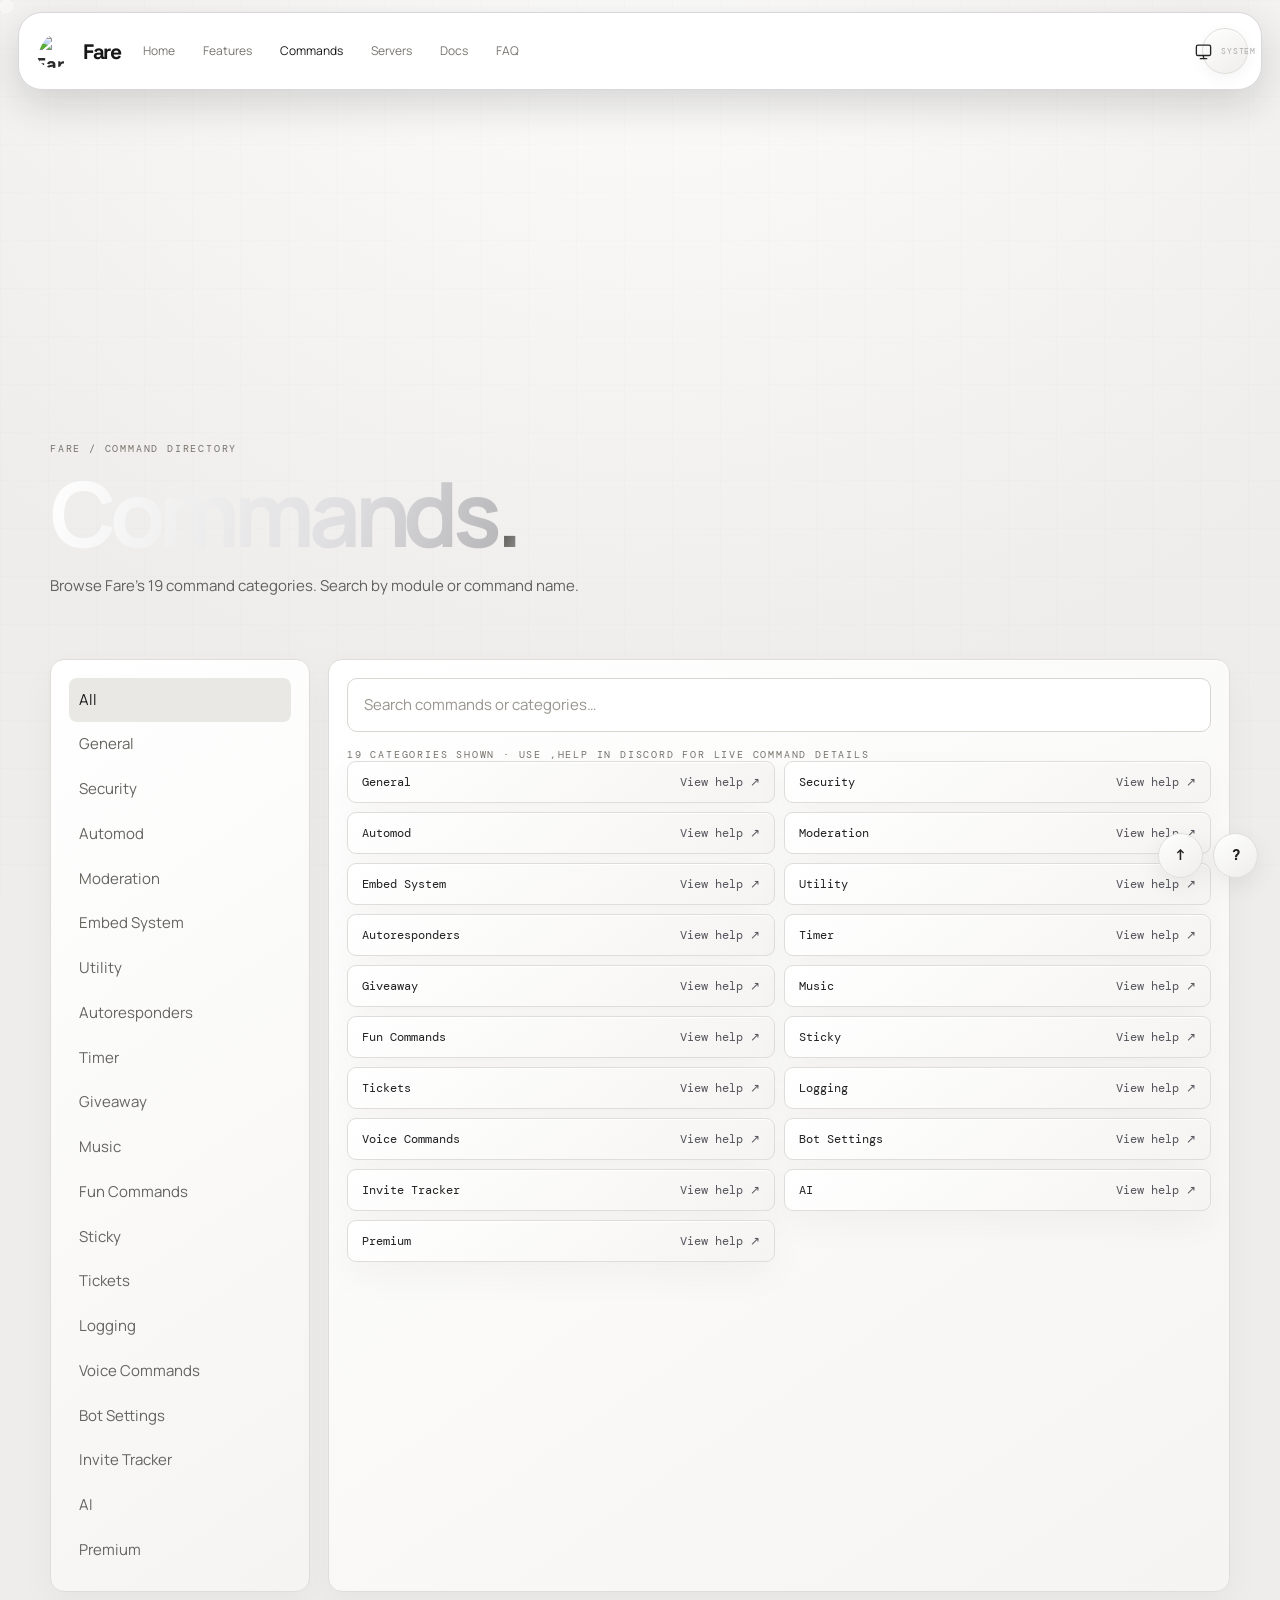
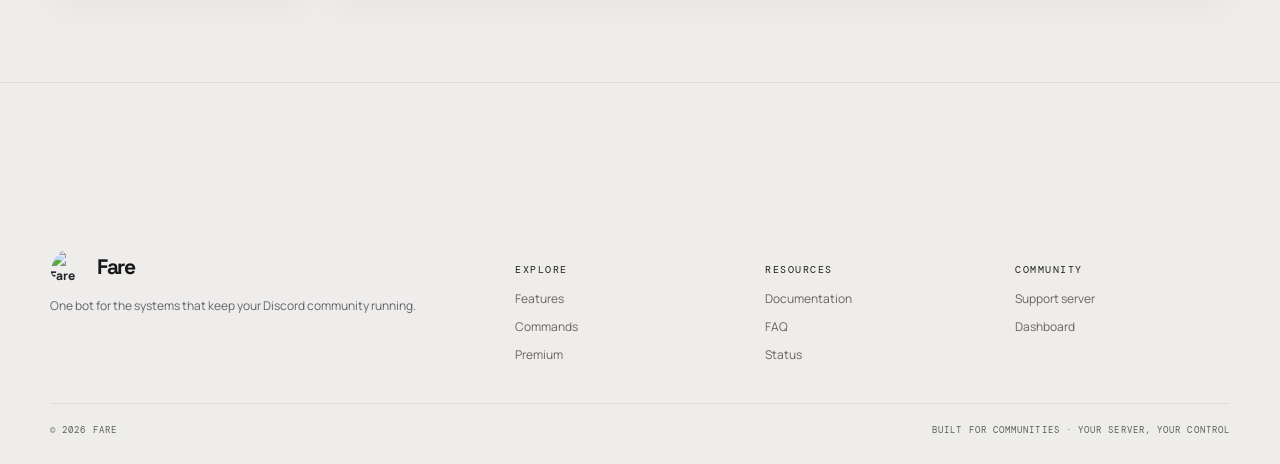
==== commit 4cbbf33c: "Apply minimal Fare gradient loader" ====
--- a/commands/index.html
+++ b/commands/index.html
@@ -1 +1 @@
-<!doctype html><html lang="en"><head><meta charset="utf-8"><meta name="viewport" content="width=device-width,initial-scale=1"><meta name="theme-color" content="#050606"><title>Commands — Fare</title><meta name="description" content="Fare Discord bot — security, moderation and community tools."><link rel="stylesheet" href="/assets/fare.css"><script defer src="/assets/fare.js"></script></head><body><div class="loader"><div class="loader-inner"><div class="loader-mark">F</div><div class="loader-word">FARE / INITIALIZING</div></div></div><div class="shell"><header class="topbar"><a class="brand" href="/" aria-label="Fare home"><span class="brand-icon"><img src="https://cdn.discordapp.com/attachments/1575057674876227644/1575458287414018048/f-logo-v7.png?ex=6b095b5e&is=6b0809de&hm=a3fc70b39a07abc5d677d1ec30853bccf1f669423619b8a7805216cd33334eee" alt=""></span><span class="brand-word">FARE</span></a><nav class="nav"><a class="" href="/">Home</a><a class="" href="/features/">Features</a><a class="active" href="/commands/">Commands</a><a class="" href="/#discover">Servers</a><a class="" href="/docs/">Docs</a><a class="" href="/faq/">FAQ</a></nav><div class="header-actions"><div class="theme-wrap"><button class="theme-toggle" type="button" aria-label="Choose colour theme" aria-expanded="false"><span class="theme-glyph">◐</span><span class="theme-label">SYSTEM</span></button><div class="theme-menu" hidden><button type="button" data-theme-choice="dark"><span>◐</span> Dark</button><button type="button" data-theme-choice="light"><span>☼</span> Light</button><button type="button" data-theme-choice="system"><span>◌</span> System</button></div></div><button class="mobile-toggle" aria-expanded="false" aria-label="Open menu">☰</button></div></header><nav class="mobile-nav"><a href="/">Home</a><a href="/features/">Features</a><a href="/commands/">Commands</a><a href="/premium/">Premium</a><a href="/docs/">Docs</a><a href="/status/">Status</a><a href="/faq/">FAQ</a><a href="/dashboard/">Dashboard</a></nav></div><main class="shell"><header class="page-head"><div class="eyebrow">FARE / COMMAND DIRECTORY</div><h1>Commands<span style="color:var(--green)">.</span></h1><p>Browse Fare's 19 command categories. Search by module or command name.</p></header><div class="command-layout"><aside class="side-list" id="categories"></aside><section class="command-panel"><input class="search" id="command-search" placeholder="Search commands or categories…" type="search"><div class="eyebrow" id="command-count">19 MODULES</div><div class="command-results" id="command-results"><div class="command-item">Choose a category to explore.</div></div></section></div><script>const cats=['General','Security','Automod','Moderation','Embed System','Utility','Autoresponders','Timer','Giveaway','Music','Fun Commands','Sticky','Tickets','Logging','Voice Commands','Bot Settings','Invite Tracker','AI','Premium'];const side=document.getElementById('categories'),results=document.getElementById('command-results'),q=document.getElementById('command-search'),count=document.getElementById('command-count');let selected='All';function draw(){side.innerHTML=['All',...cats].map(c=>'<button class="'+(c===selected?'active':'')+'" data-cat="'+c+'">'+c+'</button>').join('');const term=q.value.toLowerCase();const list=cats.filter(c=>(selected==='All'||c===selected)&&c.toLowerCase().includes(term));results.innerHTML=list.length?list.map(c=>'<a class="command-item" href="https://discord.gg/rgvaneUnDe">'+c+' <span style="float:right;color:var(--green)">View help ↗</span></a>').join(''):'<div class="command-item">No matching categories.</div>';count.textContent=list.length+' CATEGORIES SHOWN · USE ,HELP IN DISCORD FOR LIVE COMMAND DETAILS'}side.addEventListener('click',e=>{const b=e.target.closest('button[data-cat]');if(!b)return;selected=b.dataset.cat;draw()});q.addEventListener('input',draw);draw();</script></main><footer class="footer"><div class="shell"><div class="footer-grid"><div><a class="brand" href="/"><span class="brand-icon">F</span><span>FARE</span></a><p>One bot for the systems that keep your Discord community running.</p></div><div><h4>EXPLORE</h4><div class="footer-links"><a href="/features/">Features</a><a href="/commands/">Commands</a><a href="/premium/">Premium</a></div></div><div><h4>RESOURCES</h4><div class="footer-links"><a href="/docs/">Documentation</a><a href="/faq/">FAQ</a><a href="/status/">Status</a></div></div><div><h4>COMMUNITY</h4><div class="footer-links"><a href="https://discord.gg/rgvaneUnDe">Support server</a><a href="/dashboard/">Dashboard</a></div></div></div><div class="copyright"><span>© <span id="year">2026</span> FARE</span><span>BUILT FOR COMMUNITIES · YOUR SERVER, YOUR CONTROL</span></div></div></footer><a class="float-help" href="https://discord.gg/rgvaneUnDe" aria-label="Fare support">?</a><button class="to-top" aria-label="Back to top">↑</button></body></html>+<!doctype html><html lang="en"><head><meta charset="utf-8"><meta name="viewport" content="width=device-width,initial-scale=1"><meta name="theme-color" content="#050606"><title>Commands — Fare</title><meta name="description" content="Fare Discord bot — security, moderation and community tools."><link rel="stylesheet" href="/assets/fare.css"><script defer src="/assets/fare.js"></script></head><body><div class="loader" aria-hidden="false"><div class="loader-inner"><div class="loader-word">Fare</div><div class="loader-line"><span></span></div></div></div></div><div class="shell"><header class="topbar"><a class="brand" href="/" aria-label="Fare home"><span class="brand-icon"><img src="https://cdn.discordapp.com/attachments/1575057674876227644/1575458287414018048/f-logo-v7.png?ex=6b095b5e&is=6b0809de&hm=a3fc70b39a07abc5d677d1ec30853bccf1f669423619b8a7805216cd33334eee" alt=""></span><span class="brand-word">FARE</span></a><nav class="nav"><a class="" href="/">Home</a><a class="" href="/features/">Features</a><a class="active" href="/commands/">Commands</a><a class="" href="/#discover">Servers</a><a class="" href="/docs/">Docs</a><a class="" href="/faq/">FAQ</a></nav><div class="header-actions"><div class="theme-wrap"><button class="theme-toggle" type="button" aria-label="Choose colour theme" aria-expanded="false"><span class="theme-glyph">◐</span><span class="theme-label">SYSTEM</span></button><div class="theme-menu" hidden><button type="button" data-theme-choice="dark"><span>◐</span> Dark</button><button type="button" data-theme-choice="light"><span>☼</span> Light</button><button type="button" data-theme-choice="system"><span>◌</span> System</button></div></div><button class="mobile-toggle" aria-expanded="false" aria-label="Open menu">☰</button></div></header><nav class="mobile-nav"><a href="/">Home</a><a href="/features/">Features</a><a href="/commands/">Commands</a><a href="/premium/">Premium</a><a href="/docs/">Docs</a><a href="/status/">Status</a><a href="/faq/">FAQ</a><a href="/dashboard/">Dashboard</a></nav></div><main class="shell"><header class="page-head"><div class="eyebrow">FARE / COMMAND DIRECTORY</div><h1>Commands<span style="color:var(--green)">.</span></h1><p>Browse Fare's 19 command categories. Search by module or command name.</p></header><div class="command-layout"><aside class="side-list" id="categories"></aside><section class="command-panel"><input class="search" id="command-search" placeholder="Search commands or categories…" type="search"><div class="eyebrow" id="command-count">19 MODULES</div><div class="command-results" id="command-results"><div class="command-item">Choose a category to explore.</div></div></section></div><script>const cats=['General','Security','Automod','Moderation','Embed System','Utility','Autoresponders','Timer','Giveaway','Music','Fun Commands','Sticky','Tickets','Logging','Voice Commands','Bot Settings','Invite Tracker','AI','Premium'];const side=document.getElementById('categories'),results=document.getElementById('command-results'),q=document.getElementById('command-search'),count=document.getElementById('command-count');let selected='All';function draw(){side.innerHTML=['All',...cats].map(c=>'<button class="'+(c===selected?'active':'')+'" data-cat="'+c+'">'+c+'</button>').join('');const term=q.value.toLowerCase();const list=cats.filter(c=>(selected==='All'||c===selected)&&c.toLowerCase().includes(term));results.innerHTML=list.length?list.map(c=>'<a class="command-item" href="https://discord.gg/rgvaneUnDe">'+c+' <span style="float:right;color:var(--green)">View help ↗</span></a>').join(''):'<div class="command-item">No matching categories.</div>';count.textContent=list.length+' CATEGORIES SHOWN · USE ,HELP IN DISCORD FOR LIVE COMMAND DETAILS'}side.addEventListener('click',e=>{const b=e.target.closest('button[data-cat]');if(!b)return;selected=b.dataset.cat;draw()});q.addEventListener('input',draw);draw();</script></main><footer class="footer"><div class="shell"><div class="footer-grid"><div><a class="brand" href="/"><span class="brand-icon">F</span><span>FARE</span></a><p>One bot for the systems that keep your Discord community running.</p></div><div><h4>EXPLORE</h4><div class="footer-links"><a href="/features/">Features</a><a href="/commands/">Commands</a><a href="/premium/">Premium</a></div></div><div><h4>RESOURCES</h4><div class="footer-links"><a href="/docs/">Documentation</a><a href="/faq/">FAQ</a><a href="/status/">Status</a></div></div><div><h4>COMMUNITY</h4><div class="footer-links"><a href="https://discord.gg/rgvaneUnDe">Support server</a><a href="/dashboard/">Dashboard</a></div></div></div><div class="copyright"><span>© <span id="year">2026</span> FARE</span><span>BUILT FOR COMMUNITIES · YOUR SERVER, YOUR CONTROL</span></div></div></footer><a class="float-help" href="https://discord.gg/rgvaneUnDe" aria-label="Fare support">?</a><button class="to-top" aria-label="Back to top">↑</button></body></html>
--- a/assets/fare.css
+++ b/assets/fare.css
@@ -547,3 +547,58 @@
 html[data-theme="light"] .network-card-link{background:rgba(20,20,20,.055)!important;color:#252525!important;border-color:#d8d6d1!important}
 html[data-theme="light"] .network-footnote{color:#77736d!important}
 @media(max-width:650px){.network-server-card{width:min(82vw,330px)!important;min-height:132px!important;padding:17px!important}.network-server-avatar{width:58px!important;height:58px!important;flex-basis:58px!important}.network-track{gap:12px!important}}
+
+/* Final server-card carousel: distinct glass tiles, moving one after another */
+.network-marquee{overflow:hidden!important;scroll-snap-type:none!important;padding:12px 0 24px!important}
+.network-track{display:flex!important;gap:18px!important;width:max-content!important;animation:fare-individual-cards 42s linear infinite!important;transform:translateZ(0)}
+.network-marquee:hover .network-track{animation-play-state:paused!important}
+.network-server-card{flex:0 0 clamp(275px,34vw,350px)!important;width:clamp(275px,34vw,350px)!important;margin:0!important;border-radius:22px!important;border:1px solid rgba(255,255,255,.14)!important;background:linear-gradient(145deg,rgba(255,255,255,.105),rgba(255,255,255,.025))!important;box-shadow:0 16px 38px rgba(0,0,0,.22),inset 0 1px rgba(255,255,255,.1)!important}
+@keyframes fare-individual-cards{from{transform:translateX(0)}to{transform:translateX(var(--fare-loop-distance,-50%))}}
+html[data-theme="light"] .network-server-card{background:linear-gradient(145deg,rgba(255,255,255,.98),rgba(232,231,228,.88))!important;border-color:rgba(30,30,30,.13)!important;box-shadow:0 14px 34px rgba(30,27,22,.10),inset 0 1px #fff!important}
+@media(max-width:650px){.network-track{gap:13px!important;animation-duration:48s!important}.network-server-card{flex-basis:min(82vw,320px)!important;width:min(82vw,320px)!important}}
+@media(prefers-reduced-motion:reduce){.network-track{animation:none!important}}
+/* Fare symbol is a clean circular mark — no square tile or outline */
+.brand-icon{width:34px!important;height:34px!important;flex:0 0 34px!important;padding:0!important;border:0!important;border-radius:50%!important;background:transparent!important;box-shadow:none!important;overflow:hidden!important}
+.brand-icon img{display:block;width:100%!important;height:100%!important;object-fit:contain!important;border:0!important;border-radius:50%!important;background:transparent!important}
+.loader-mark{width:44px!important;height:44px!important;border:0!important;border-radius:50%!important;background:transparent!important;box-shadow:none!important;overflow:hidden!important}
+.loader-mark img{width:100%!important;height:100%!important;object-fit:contain!important;border:0!important;border-radius:50%!important}
+
+
+/* Two independently moving server rows; the lower row travels in reverse. */
+#server-results{display:flex;flex-direction:column;gap:8px}
+#server-results .network-marquee{width:100%;cursor:grab;touch-action:pan-y}
+#server-results .network-row-two .network-track{animation-direction:reverse!important}
+#server-results.cards-paused .network-track,
+#server-results .network-marquee:hover .network-track{animation-play-state:paused!important}
+#server-results .network-marquee:active{cursor:grabbing}
+@media(max-width:650px){
+ #server-results{gap:4px}
+ #server-results .network-marquee{padding:8px 0 14px!important}
+}
+
+
+/* Restore the original single-row server strip with soft edge vignette. */
+#server-results{display:block!important;overflow:visible!important}
+#server-results .network-marquee{position:relative!important;width:100%!important;margin:0!important;padding:12px 0 24px!important;overflow-x:auto!important;overflow-y:hidden!important;scroll-snap-type:x mandatory!important;scroll-behavior:smooth!important;overscroll-behavior-x:contain!important;scrollbar-width:none!important;mask-image:linear-gradient(to right,transparent 0,#000 4%,#000 96%,transparent 100%)!important;-webkit-mask-image:linear-gradient(to right,transparent 0,#000 4%,#000 96%,transparent 100%)!important}
+#server-results .network-marquee::-webkit-scrollbar{display:none!important}
+#server-results .network-track{display:flex!important;align-items:stretch!important;gap:16px!important;width:max-content!important;animation:none!important;transform:none!important}
+#server-results .network-server-card{width:clamp(275px,34vw,360px)!important;min-height:148px!important;flex:0 0 auto!important;scroll-snap-align:start!important}
+#server-results .network-footnote{margin-top:4px!important}
+@media(max-width:650px){#server-results .network-marquee{padding:8px 0 16px!important}#server-results .network-track{gap:12px!important}#server-results .network-server-card{width:min(82vw,330px)!important;min-height:132px!important}}
+
+
+/* Minimal Fare page loader and subtle desktop cursor trail */
+.loader{background:#050505!important;z-index:10000!important;display:grid!important;place-items:center!important;opacity:1;visibility:visible;transition:opacity .42s ease,visibility .42s ease!important}
+.loader.hide{opacity:0!important;visibility:hidden!important;pointer-events:none!important}
+.loader-inner{width:min(230px,70vw);text-align:center!important}
+.loader-mark{display:none!important}
+.loader-word{display:inline-block!important;margin:0 0 18px!important;font-family:'Syne','Space Grotesk',sans-serif!important;font-size:31px!important;font-weight:800!important;letter-spacing:-.075em!important;color:transparent!important;background:linear-gradient(100deg,#777 0%,#fff 28%,#aaa 48%,#fff 68%,#777 100%)!important;background-size:220% auto!important;background-clip:text!important;-webkit-background-clip:text!important;animation:fare-word-flow 2.1s linear infinite!important}
+.loader-line{height:2px!important;width:100%!important;background:rgba(255,255,255,.13)!important;overflow:hidden!important;border-radius:8px!important}
+.loader-line span{display:block!important;width:38%!important;height:100%!important;border-radius:8px!important;background:linear-gradient(90deg,transparent,#fff,transparent)!important;animation:fare-line-flow 1.25s ease-in-out infinite!important}
+@keyframes fare-word-flow{to{background-position:220% center}}
+@keyframes fare-line-flow{0%{transform:translateX(-110%)}100%{transform:translateX(280%)}}
+.fare-cursor-dot{position:fixed;left:0;top:0;width:13px;height:13px;border-radius:50%;background:rgba(255,255,255,.32);border:1px solid rgba(255,255,255,.42);box-shadow:0 0 12px rgba(255,255,255,.08);pointer-events:none;z-index:9998;opacity:0;transition:opacity .18s ease,width .15s ease,height .15s ease}
+body:has(.fare-cursor-dot) .fare-cursor-dot{opacity:1}
+.fare-cursor-dot.is-pressed{width:10px;height:10px;background:rgba(255,255,255,.55)}
+@media(hover:none),(pointer:coarse){.fare-cursor-dot{display:none!important}}
+@media(prefers-reduced-motion:reduce){.loader-word,.loader-line span{animation:none!important}.fare-cursor-dot{display:none!important}}
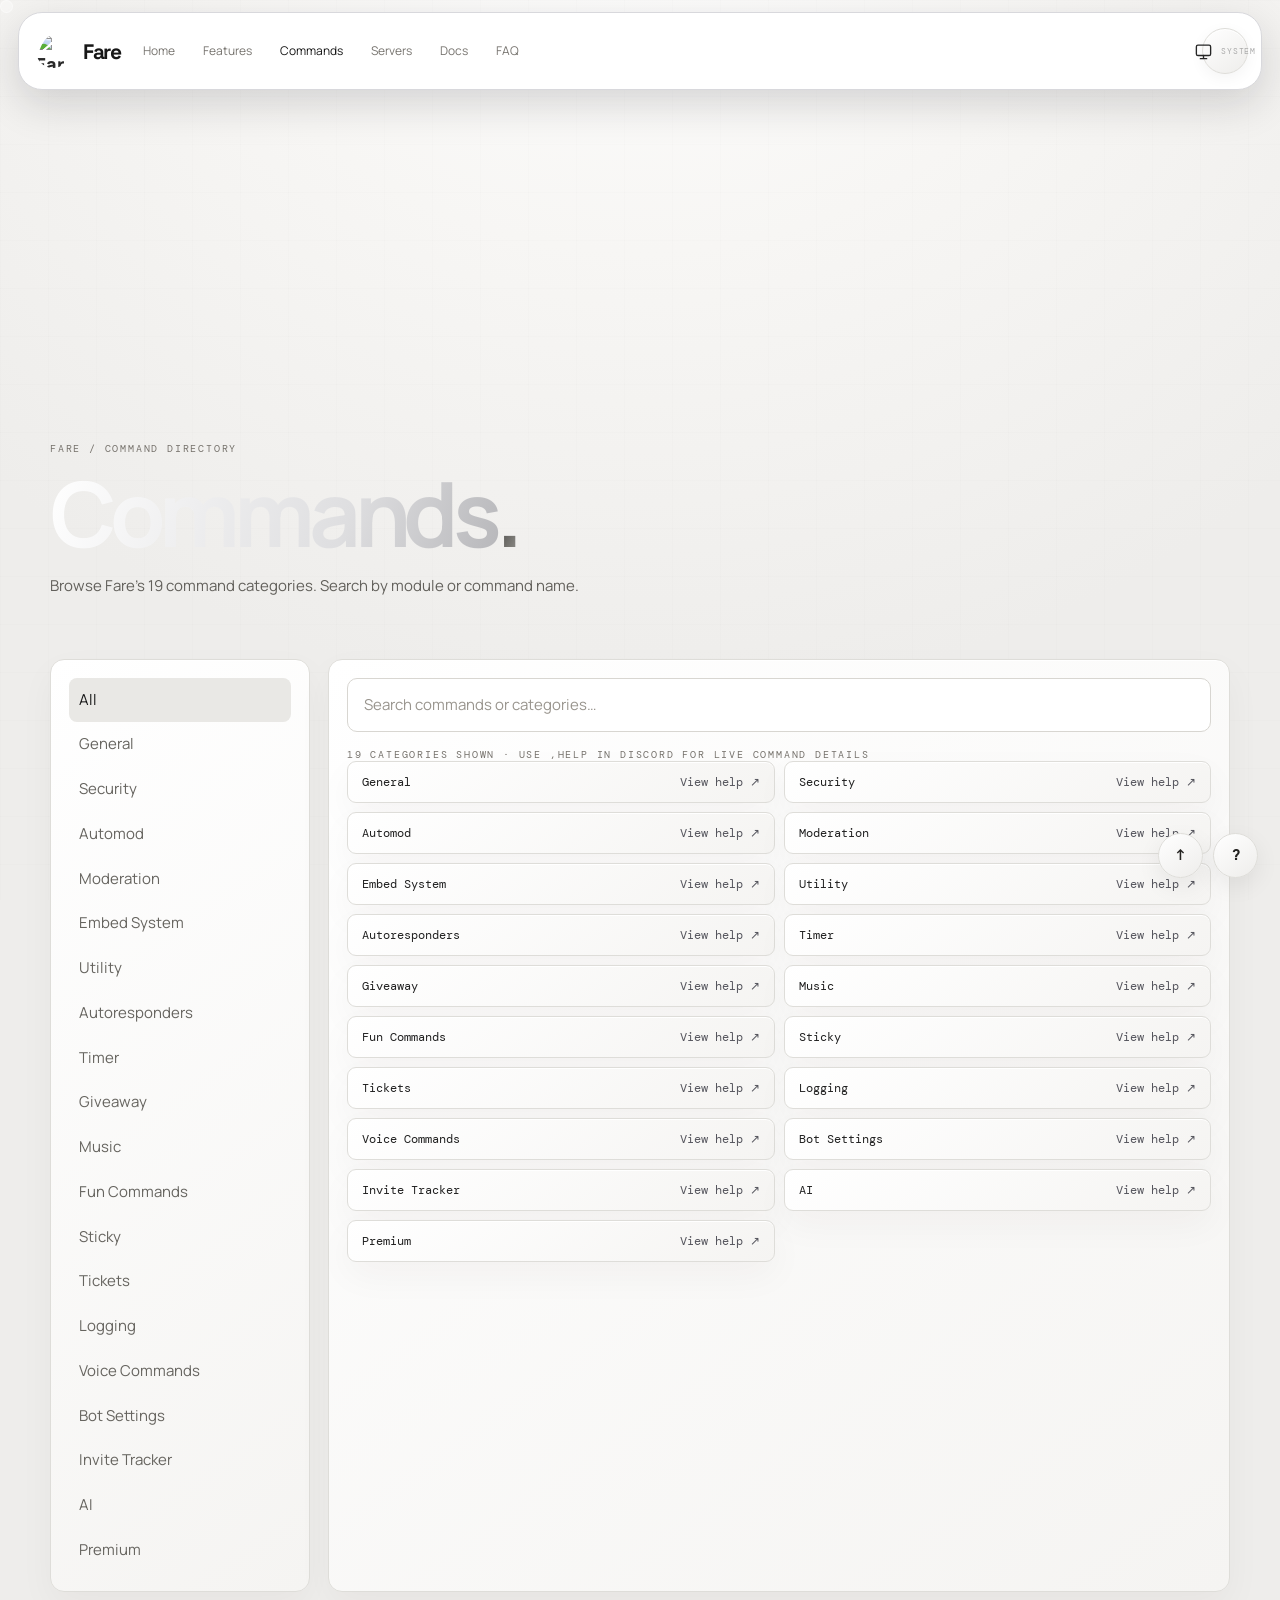
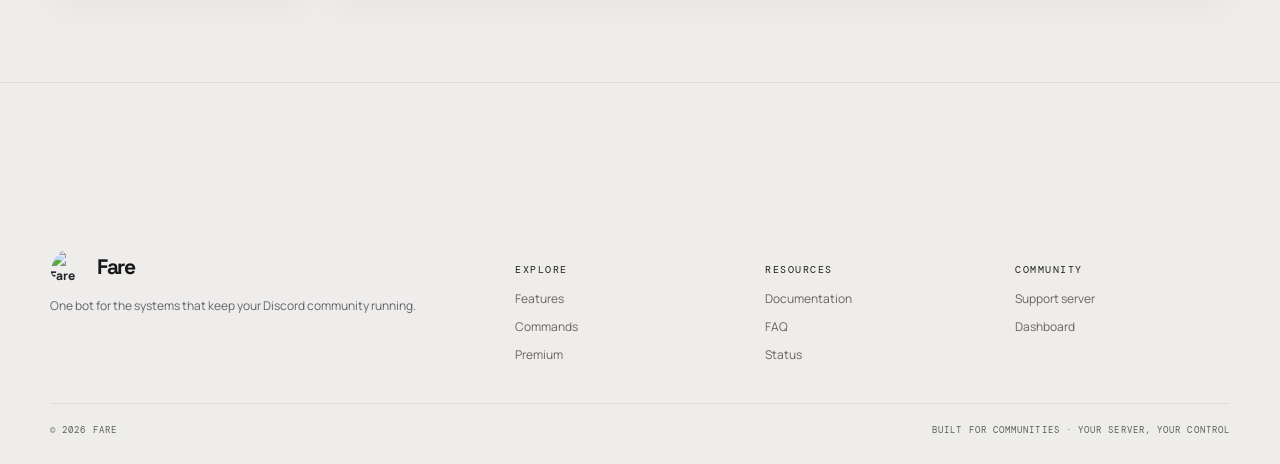
==== commit e89e8865: "Unify Fare loader markup and network section copy" ====
--- a/commands/index.html
+++ b/commands/index.html
@@ -1 +1 @@
-<!doctype html><html lang="en"><head><meta charset="utf-8"><meta name="viewport" content="width=device-width,initial-scale=1"><meta name="theme-color" content="#050606"><title>Commands — Fare</title><meta name="description" content="Fare Discord bot — security, moderation and community tools."><link rel="stylesheet" href="/assets/fare.css"><script defer src="/assets/fare.js"></script></head><body><div class="loader" aria-hidden="false"><div class="loader-inner"><div class="loader-word">Fare</div><div class="loader-line"><span></span></div></div></div></div><div class="shell"><header class="topbar"><a class="brand" href="/" aria-label="Fare home"><span class="brand-icon"><img src="https://cdn.discordapp.com/attachments/1575057674876227644/1575458287414018048/f-logo-v7.png?ex=6b095b5e&is=6b0809de&hm=a3fc70b39a07abc5d677d1ec30853bccf1f669423619b8a7805216cd33334eee" alt=""></span><span class="brand-word">FARE</span></a><nav class="nav"><a class="" href="/">Home</a><a class="" href="/features/">Features</a><a class="active" href="/commands/">Commands</a><a class="" href="/#discover">Servers</a><a class="" href="/docs/">Docs</a><a class="" href="/faq/">FAQ</a></nav><div class="header-actions"><div class="theme-wrap"><button class="theme-toggle" type="button" aria-label="Choose colour theme" aria-expanded="false"><span class="theme-glyph">◐</span><span class="theme-label">SYSTEM</span></button><div class="theme-menu" hidden><button type="button" data-theme-choice="dark"><span>◐</span> Dark</button><button type="button" data-theme-choice="light"><span>☼</span> Light</button><button type="button" data-theme-choice="system"><span>◌</span> System</button></div></div><button class="mobile-toggle" aria-expanded="false" aria-label="Open menu">☰</button></div></header><nav class="mobile-nav"><a href="/">Home</a><a href="/features/">Features</a><a href="/commands/">Commands</a><a href="/premium/">Premium</a><a href="/docs/">Docs</a><a href="/status/">Status</a><a href="/faq/">FAQ</a><a href="/dashboard/">Dashboard</a></nav></div><main class="shell"><header class="page-head"><div class="eyebrow">FARE / COMMAND DIRECTORY</div><h1>Commands<span style="color:var(--green)">.</span></h1><p>Browse Fare's 19 command categories. Search by module or command name.</p></header><div class="command-layout"><aside class="side-list" id="categories"></aside><section class="command-panel"><input class="search" id="command-search" placeholder="Search commands or categories…" type="search"><div class="eyebrow" id="command-count">19 MODULES</div><div class="command-results" id="command-results"><div class="command-item">Choose a category to explore.</div></div></section></div><script>const cats=['General','Security','Automod','Moderation','Embed System','Utility','Autoresponders','Timer','Giveaway','Music','Fun Commands','Sticky','Tickets','Logging','Voice Commands','Bot Settings','Invite Tracker','AI','Premium'];const side=document.getElementById('categories'),results=document.getElementById('command-results'),q=document.getElementById('command-search'),count=document.getElementById('command-count');let selected='All';function draw(){side.innerHTML=['All',...cats].map(c=>'<button class="'+(c===selected?'active':'')+'" data-cat="'+c+'">'+c+'</button>').join('');const term=q.value.toLowerCase();const list=cats.filter(c=>(selected==='All'||c===selected)&&c.toLowerCase().includes(term));results.innerHTML=list.length?list.map(c=>'<a class="command-item" href="https://discord.gg/rgvaneUnDe">'+c+' <span style="float:right;color:var(--green)">View help ↗</span></a>').join(''):'<div class="command-item">No matching categories.</div>';count.textContent=list.length+' CATEGORIES SHOWN · USE ,HELP IN DISCORD FOR LIVE COMMAND DETAILS'}side.addEventListener('click',e=>{const b=e.target.closest('button[data-cat]');if(!b)return;selected=b.dataset.cat;draw()});q.addEventListener('input',draw);draw();</script></main><footer class="footer"><div class="shell"><div class="footer-grid"><div><a class="brand" href="/"><span class="brand-icon">F</span><span>FARE</span></a><p>One bot for the systems that keep your Discord community running.</p></div><div><h4>EXPLORE</h4><div class="footer-links"><a href="/features/">Features</a><a href="/commands/">Commands</a><a href="/premium/">Premium</a></div></div><div><h4>RESOURCES</h4><div class="footer-links"><a href="/docs/">Documentation</a><a href="/faq/">FAQ</a><a href="/status/">Status</a></div></div><div><h4>COMMUNITY</h4><div class="footer-links"><a href="https://discord.gg/rgvaneUnDe">Support server</a><a href="/dashboard/">Dashboard</a></div></div></div><div class="copyright"><span>© <span id="year">2026</span> FARE</span><span>BUILT FOR COMMUNITIES · YOUR SERVER, YOUR CONTROL</span></div></div></footer><a class="float-help" href="https://discord.gg/rgvaneUnDe" aria-label="Fare support">?</a><button class="to-top" aria-label="Back to top">↑</button></body></html>+<!doctype html><html lang="en"><head><meta charset="utf-8"><meta name="viewport" content="width=device-width,initial-scale=1"><meta name="theme-color" content="#050606"><title>Commands — Fare</title><meta name="description" content="Fare Discord bot — security, moderation and community tools."><link rel="stylesheet" href="/assets/fare.css"><script defer src="/assets/fare.js"></script></head><body><div class="loader" aria-hidden="false"><div class="loader-inner"><div class="loader-word">Fare</div><div class="loader-line"><span></span></div></div></div><div class="shell"><header class="topbar"><a class="brand" href="/" aria-label="Fare home"><span class="brand-icon"><img src="https://cdn.discordapp.com/attachments/1575057674876227644/1575458287414018048/f-logo-v7.png?ex=6b095b5e&is=6b0809de&hm=a3fc70b39a07abc5d677d1ec30853bccf1f669423619b8a7805216cd33334eee" alt=""></span><span class="brand-word">FARE</span></a><nav class="nav"><a class="" href="/">Home</a><a class="" href="/features/">Features</a><a class="active" href="/commands/">Commands</a><a class="" href="/#discover">Servers</a><a class="" href="/docs/">Docs</a><a class="" href="/faq/">FAQ</a></nav><div class="header-actions"><div class="theme-wrap"><button class="theme-toggle" type="button" aria-label="Choose colour theme" aria-expanded="false"><span class="theme-glyph">◐</span><span class="theme-label">SYSTEM</span></button><div class="theme-menu" hidden><button type="button" data-theme-choice="dark"><span>◐</span> Dark</button><button type="button" data-theme-choice="light"><span>☼</span> Light</button><button type="button" data-theme-choice="system"><span>◌</span> System</button></div></div><button class="mobile-toggle" aria-expanded="false" aria-label="Open menu">☰</button></div></header><nav class="mobile-nav"><a href="/">Home</a><a href="/features/">Features</a><a href="/commands/">Commands</a><a href="/premium/">Premium</a><a href="/docs/">Docs</a><a href="/status/">Status</a><a href="/faq/">FAQ</a><a href="/dashboard/">Dashboard</a></nav></div><main class="shell"><header class="page-head"><div class="eyebrow">FARE / COMMAND DIRECTORY</div><h1>Commands<span style="color:var(--green)">.</span></h1><p>Browse Fare's 19 command categories. Search by module or command name.</p></header><div class="command-layout"><aside class="side-list" id="categories"></aside><section class="command-panel"><input class="search" id="command-search" placeholder="Search commands or categories…" type="search"><div class="eyebrow" id="command-count">19 MODULES</div><div class="command-results" id="command-results"><div class="command-item">Choose a category to explore.</div></div></section></div><script>const cats=['General','Security','Automod','Moderation','Embed System','Utility','Autoresponders','Timer','Giveaway','Music','Fun Commands','Sticky','Tickets','Logging','Voice Commands','Bot Settings','Invite Tracker','AI','Premium'];const side=document.getElementById('categories'),results=document.getElementById('command-results'),q=document.getElementById('command-search'),count=document.getElementById('command-count');let selected='All';function draw(){side.innerHTML=['All',...cats].map(c=>'<button class="'+(c===selected?'active':'')+'" data-cat="'+c+'">'+c+'</button>').join('');const term=q.value.toLowerCase();const list=cats.filter(c=>(selected==='All'||c===selected)&&c.toLowerCase().includes(term));results.innerHTML=list.length?list.map(c=>'<a class="command-item" href="https://discord.gg/rgvaneUnDe">'+c+' <span style="float:right;color:var(--green)">View help ↗</span></a>').join(''):'<div class="command-item">No matching categories.</div>';count.textContent=list.length+' CATEGORIES SHOWN · USE ,HELP IN DISCORD FOR LIVE COMMAND DETAILS'}side.addEventListener('click',e=>{const b=e.target.closest('button[data-cat]');if(!b)return;selected=b.dataset.cat;draw()});q.addEventListener('input',draw);draw();</script></main><footer class="footer"><div class="shell"><div class="footer-grid"><div><a class="brand" href="/"><span class="brand-icon">F</span><span>FARE</span></a><p>One bot for the systems that keep your Discord community running.</p></div><div><h4>EXPLORE</h4><div class="footer-links"><a href="/features/">Features</a><a href="/commands/">Commands</a><a href="/premium/">Premium</a></div></div><div><h4>RESOURCES</h4><div class="footer-links"><a href="/docs/">Documentation</a><a href="/faq/">FAQ</a><a href="/status/">Status</a></div></div><div><h4>COMMUNITY</h4><div class="footer-links"><a href="https://discord.gg/rgvaneUnDe">Support server</a><a href="/dashboard/">Dashboard</a></div></div></div><div class="copyright"><span>© <span id="year">2026</span> FARE</span><span>BUILT FOR COMMUNITIES · YOUR SERVER, YOUR CONTROL</span></div></div></footer><a class="float-help" href="https://discord.gg/rgvaneUnDe" aria-label="Fare support">?</a><button class="to-top" aria-label="Back to top">↑</button></body></html>
--- a/assets/fare.css
+++ b/assets/fare.css
@@ -602,3 +602,36 @@
 .fare-cursor-dot.is-pressed{width:10px;height:10px;background:rgba(255,255,255,.55)}
 @media(hover:none),(pointer:coarse){.fare-cursor-dot{display:none!important}}
 @media(prefers-reduced-motion:reduce){.loader-word,.loader-line span{animation:none!important}.fare-cursor-dot{display:none!important}}
+
+
+/* Fare network: two glass-card lanes moving in opposite directions. */
+#server-results{display:flex!important;flex-direction:column!important;gap:10px!important;overflow:hidden!important}
+#server-results .network-marquee{position:relative!important;width:100%!important;overflow:hidden!important;padding:12px 0 16px!important;mask-image:linear-gradient(90deg,transparent,#000 4%,#000 96%,transparent)!important;-webkit-mask-image:linear-gradient(90deg,transparent,#000 4%,#000 96%,transparent)!important}
+#server-results .network-track{display:flex!important;align-items:stretch!important;gap:16px!important;width:max-content!important;animation:fare-lane-forward 52s linear infinite!important;will-change:transform}
+#server-results .network-row-two .network-track{animation-name:fare-lane-reverse!important;animation-duration:58s!important}
+#server-results.cards-paused .network-track,#server-results .network-marquee:hover .network-track{animation-play-state:paused!important}
+#server-results .network-server-card{position:relative!important;display:flex!important;align-items:center!important;gap:15px!important;box-sizing:border-box!important;width:clamp(265px,32vw,340px)!important;min-height:116px!important;flex:0 0 clamp(265px,32vw,340px)!important;padding:18px!important;margin:0!important;border:1px solid rgba(255,255,255,.13)!important;border-radius:20px!important;background:linear-gradient(135deg,rgba(255,255,255,.105),rgba(255,255,255,.025))!important;box-shadow:0 14px 34px rgba(0,0,0,.2),inset 0 1px rgba(255,255,255,.1)!important;backdrop-filter:blur(20px)!important;-webkit-backdrop-filter:blur(20px)!important}
+#server-results .network-card-index{display:none!important}
+#server-results .network-server-avatar{width:52px!important;height:52px!important;flex:0 0 52px!important;border-radius:16px!important;overflow:hidden!important}
+#server-results .network-server-copy{min-width:0!important;flex:1!important}
+#server-results .network-server-copy h3{font-size:15px!important;white-space:nowrap!important;overflow:hidden!important;text-overflow:ellipsis!important}
+#server-results .network-server-meta{display:block!important;font-size:8px!important;letter-spacing:.1em!important}
+#server-results .network-server-meta>span:first-child{display:block!important;color:rgba(255,255,255,.48)!important}
+#server-results .network-protected{display:block!important;margin-top:6px!important}
+#server-results .network-card-link{flex:0 0 32px!important;width:32px!important;height:32px!important;margin-left:auto!important;border-radius:50%!important;background:rgba(255,255,255,.07)!important}
+#server-results .network-footnote{display:flex!important;justify-content:space-between!important;padding:0 8px!important;font-size:9px!important;letter-spacing:.16em!important;color:rgba(255,255,255,.42)!important}
+@keyframes fare-lane-forward{from{transform:translateX(0)}to{transform:translateX(-50%)}}
+@keyframes fare-lane-reverse{from{transform:translateX(-50%)}to{transform:translateX(0)}}
+html[data-theme="light"] #server-results .network-server-card{background:linear-gradient(135deg,rgba(255,255,255,.94),rgba(235,234,231,.78))!important;border-color:rgba(30,30,30,.12)!important;box-shadow:0 14px 34px rgba(30,27,22,.09),inset 0 1px #fff!important}
+html[data-theme="light"] #server-results .network-server-meta>span:first-child{color:rgba(20,20,20,.48)!important}
+@media(max-width:650px){#server-results{gap:3px!important}#server-results .network-track{gap:12px!important;animation-duration:46s!important}#server-results .network-row-two .network-track{animation-duration:51s!important}#server-results .network-server-card{width: min(78vw,310px)!important;flex-basis:min(78vw,310px)!important;min-height:104px!important;padding:14px!important}#server-results .network-server-avatar{width:46px!important;height:46px!important;flex-basis:46px!important}#server-results .network-footnote{font-size:8px!important}}
+@media(prefers-reduced-motion:reduce){#server-results .network-track{animation:none!important}}
+/* One identical 1.5-second Fare loader on every page. */
+.loader-inner{width:230px!important;max-width:70vw!important}
+.loader-line{width:100%!important;height:2px!important}
+.loader-line span{width:38%!important;animation-duration:1.5s!important}
+.loader-word{margin-bottom:18px!important}
+.fare-cursor-dot{display:block!important;position:fixed!important;left:0;top:0;width:13px;height:13px;border-radius:50%;background:rgba(255,255,255,.3);border:1px solid rgba(255,255,255,.42);box-shadow:0 0 12px rgba(255,255,255,.09);pointer-events:none!important;z-index:10001!important;opacity:0;transition:opacity .16s ease,width .12s ease,height .12s ease}
+.fare-cursor-dot.is-visible{opacity:1!important}
+.fare-cursor-dot.is-pressed{width:10px;height:10px;background:rgba(255,255,255,.58)}
+@media(prefers-reduced-motion:reduce){.fare-cursor-dot{display:none!important}}
